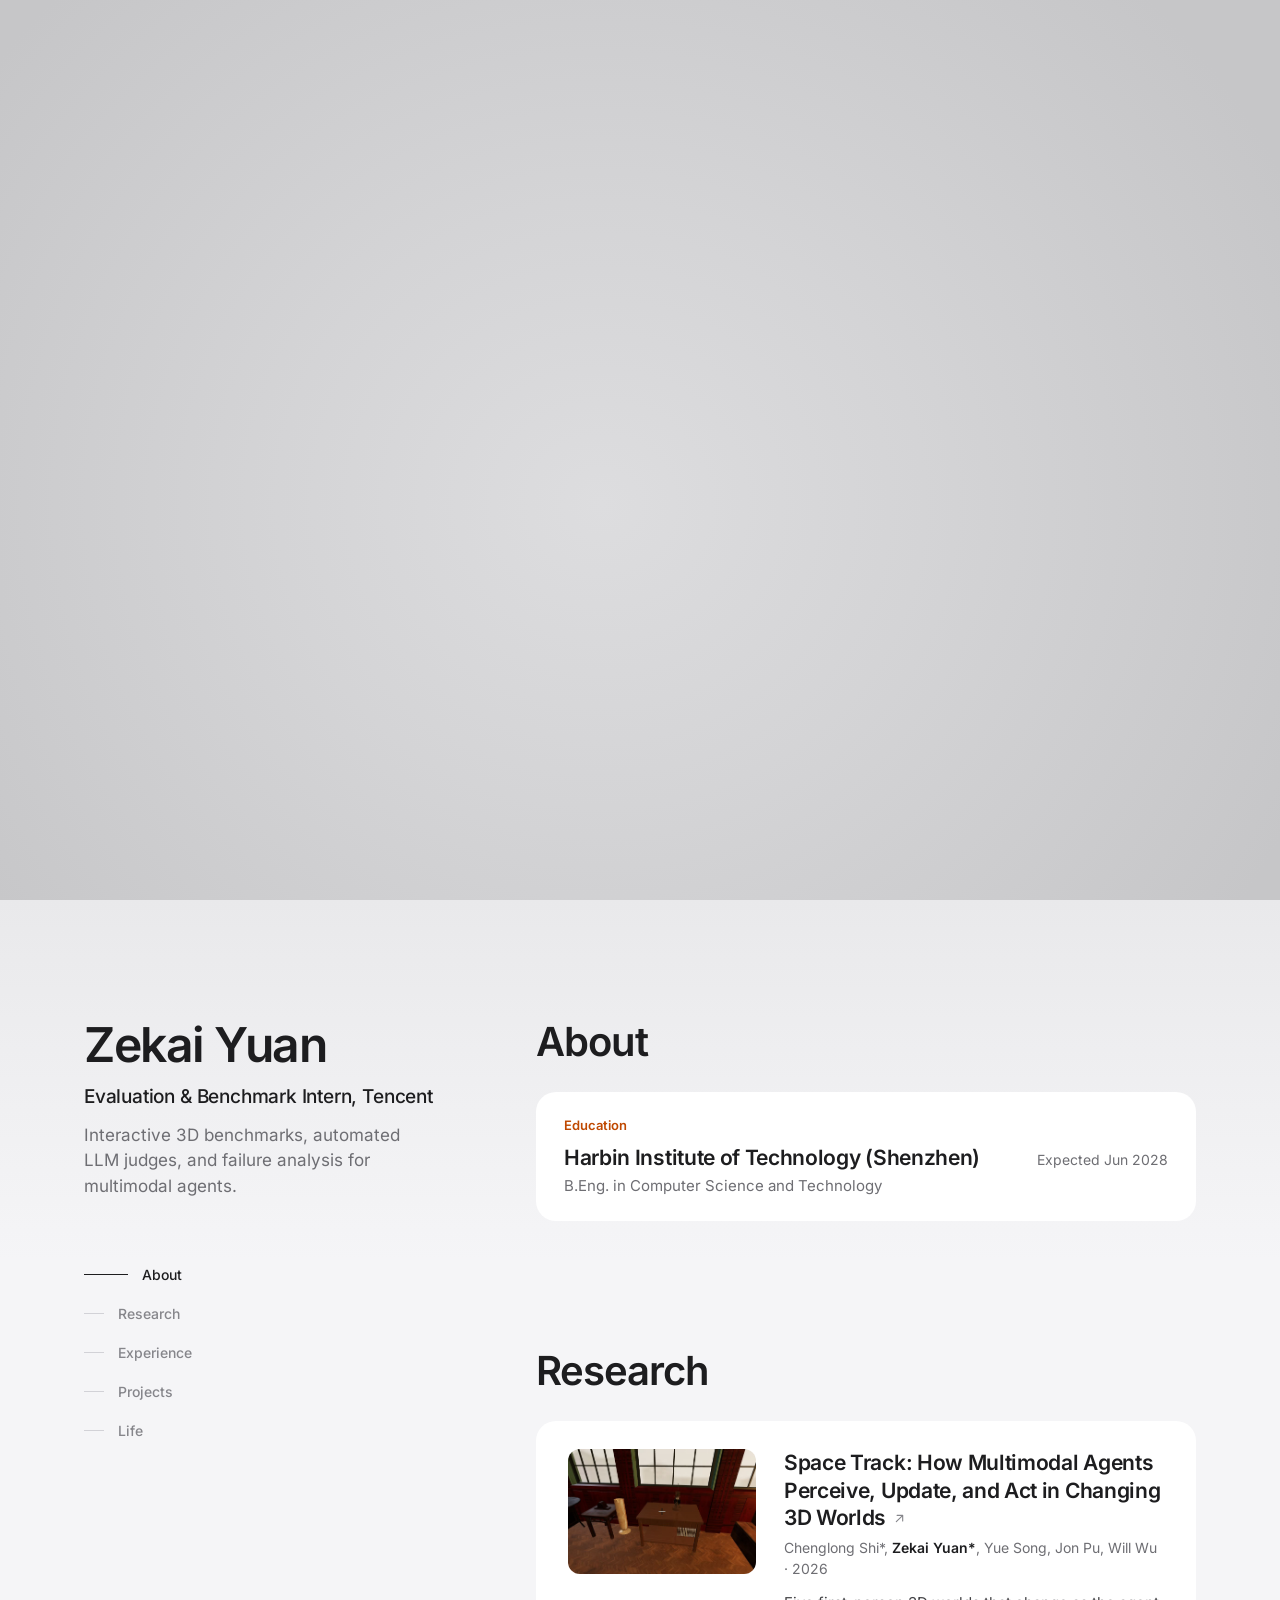
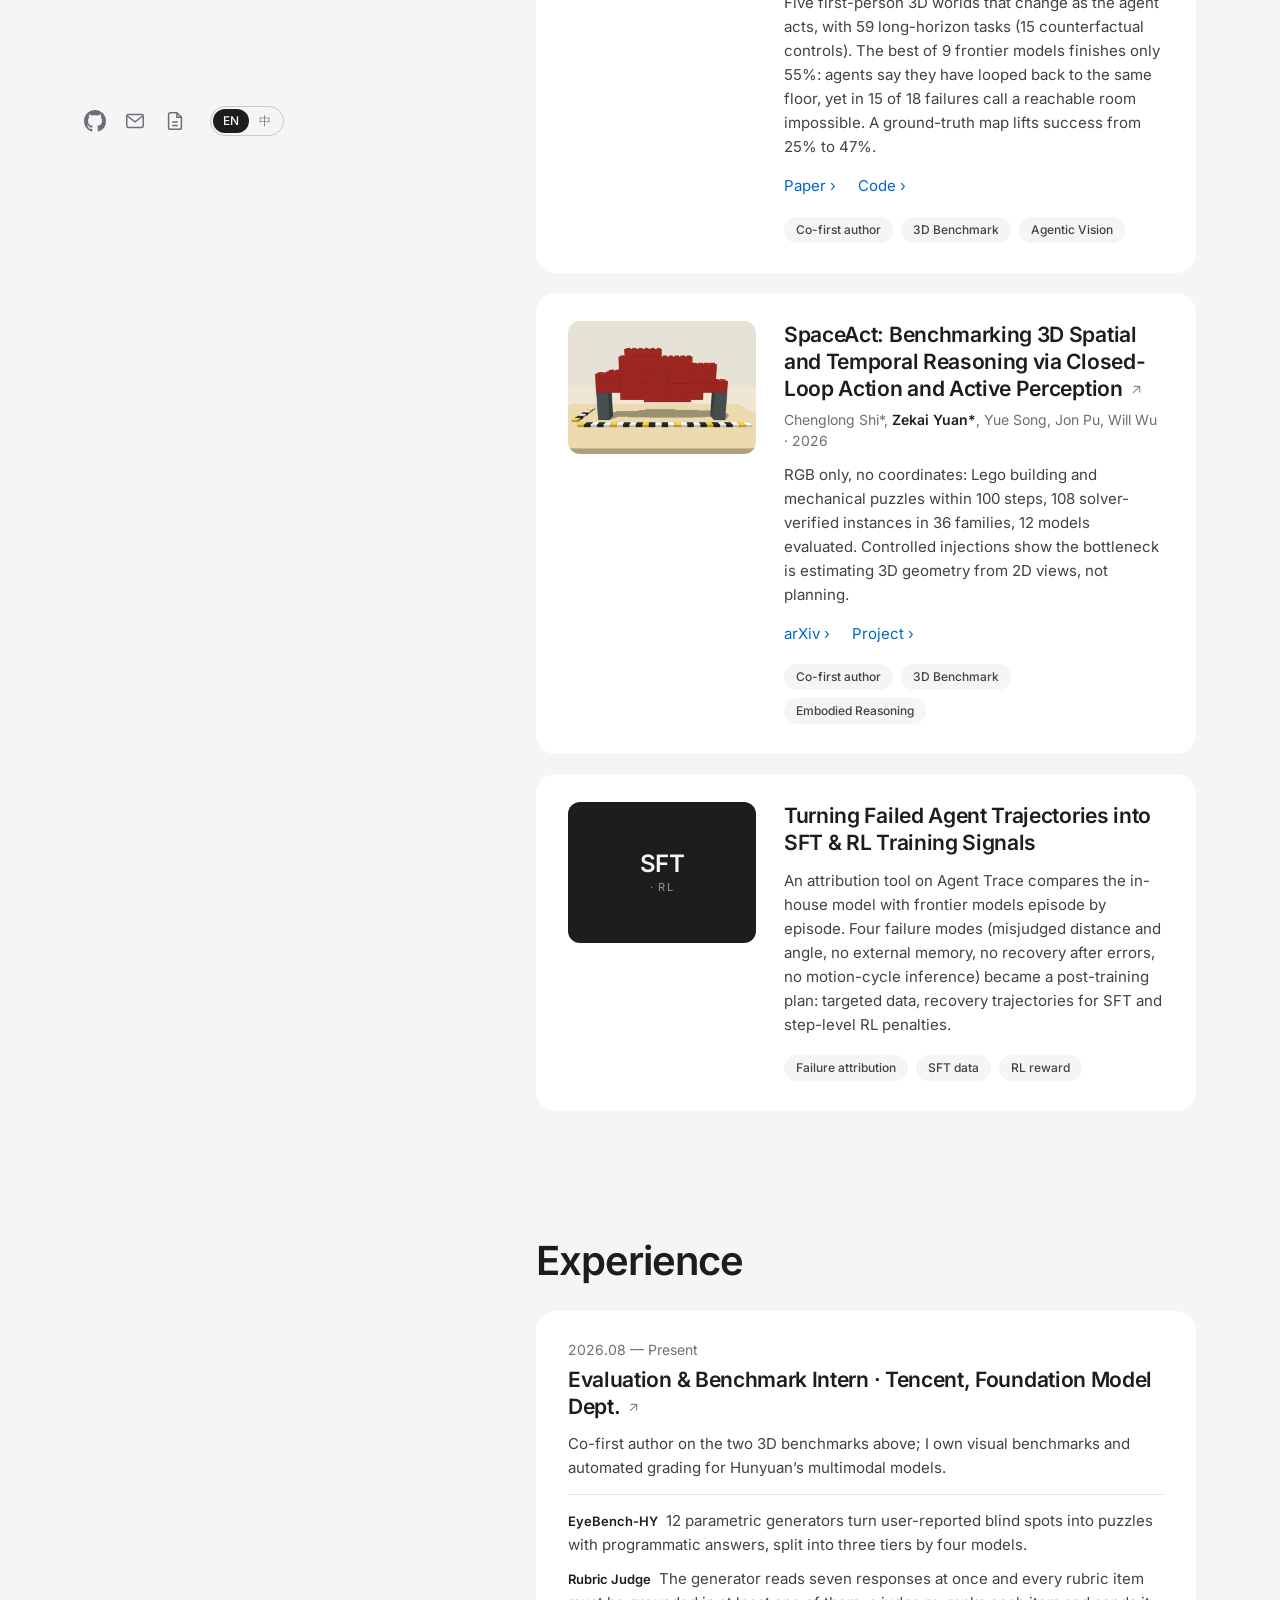
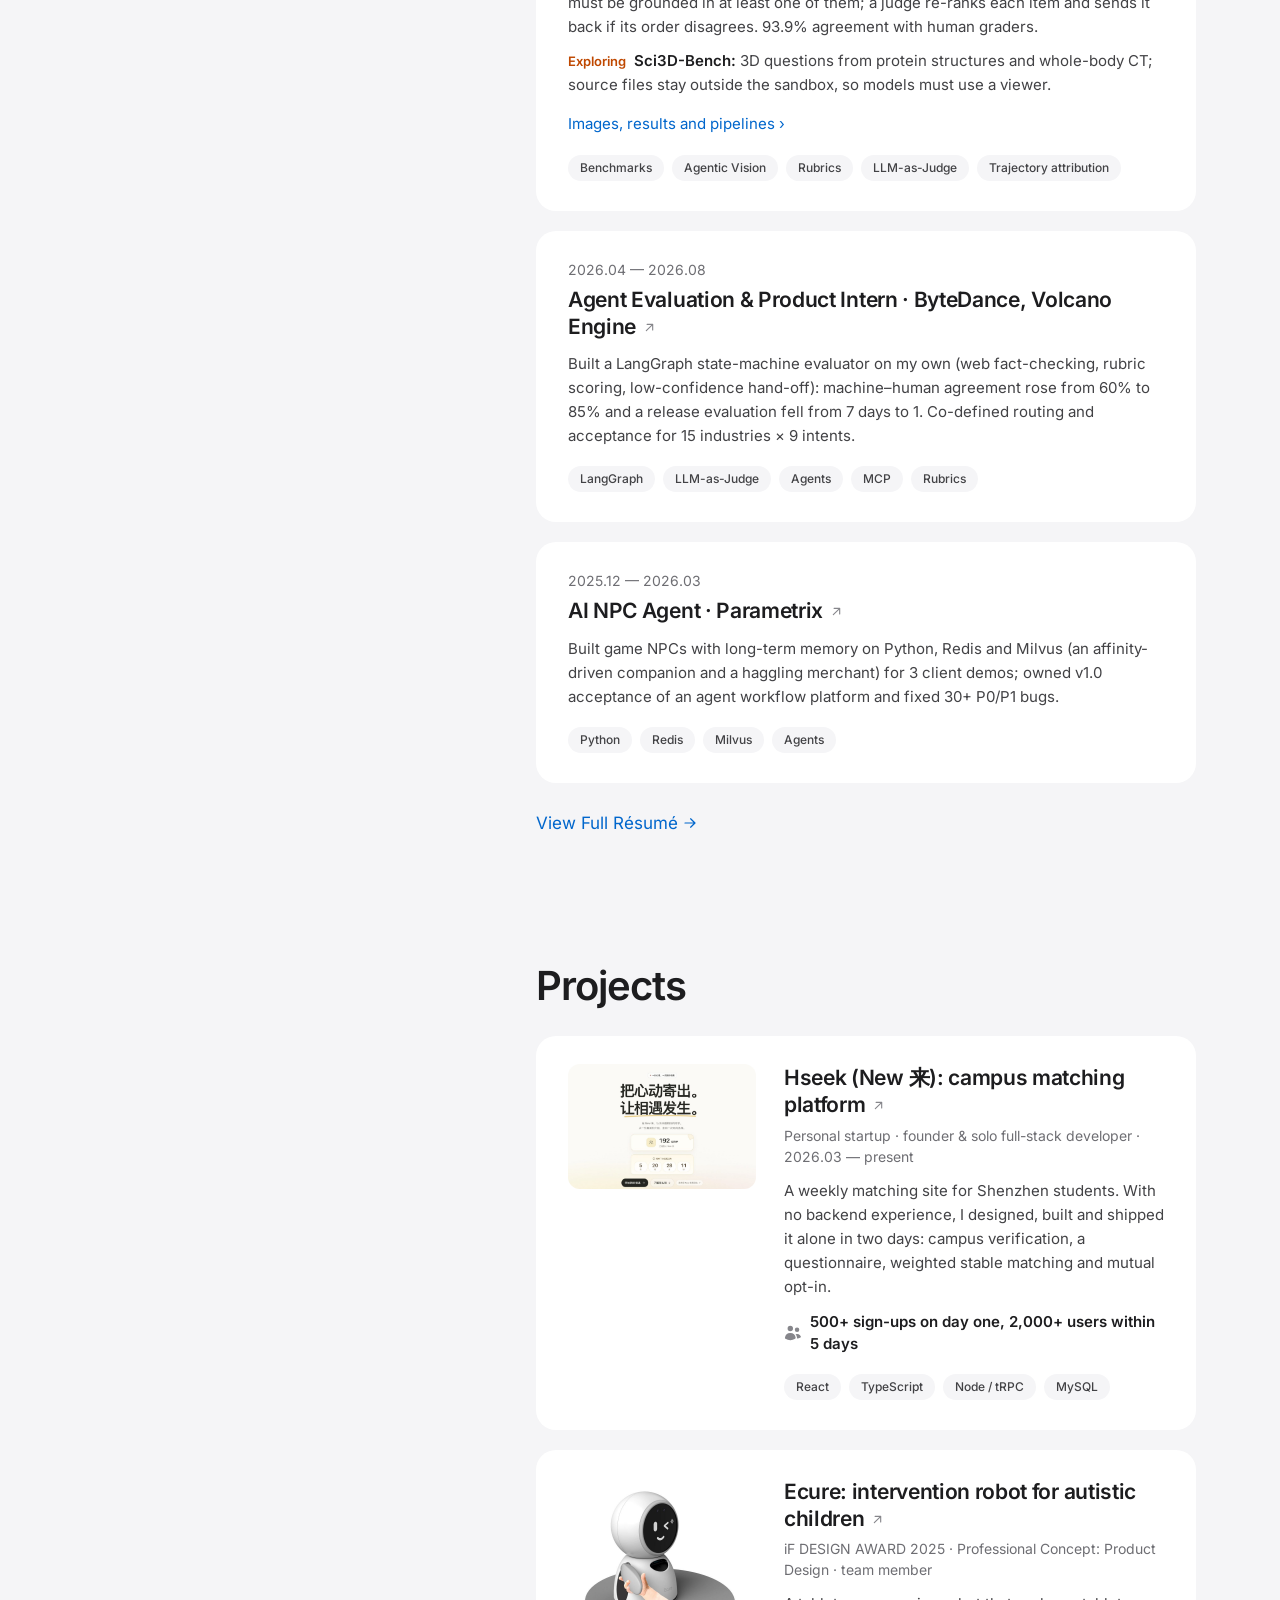
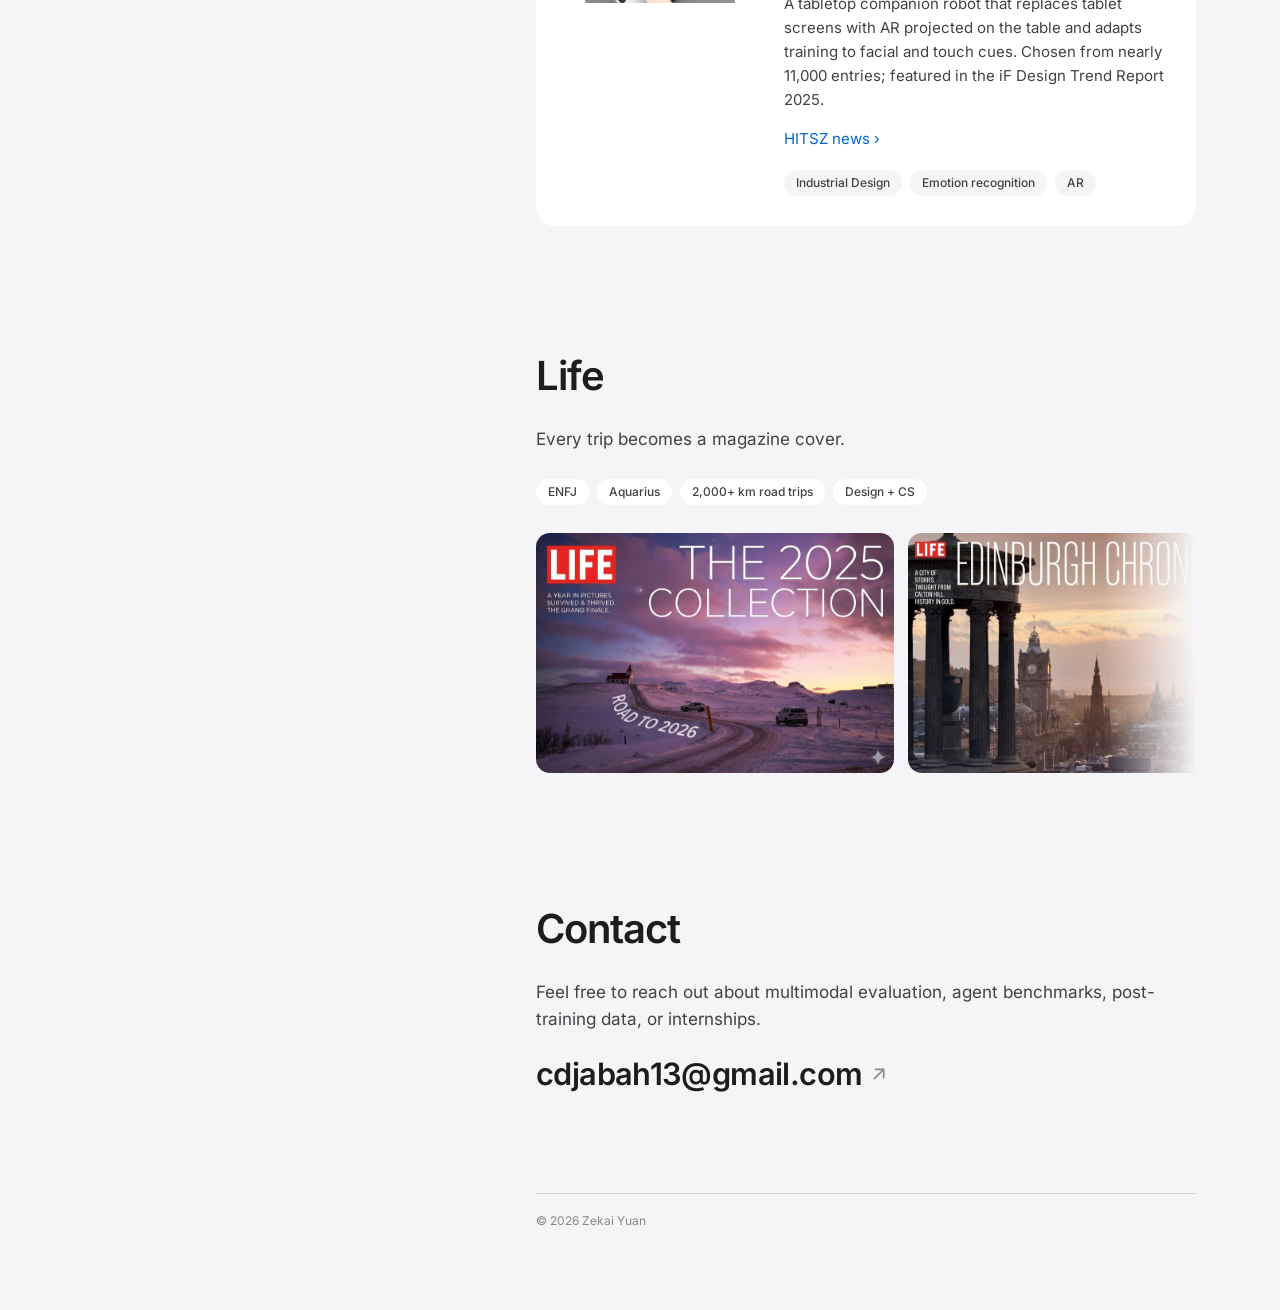
==== index.html @ 765fc5c7 "Name SpaceAct with arXiv link, highlight rubric grounding and re-rank checks, drop major-transfer me" ====
<!doctype html>
<html lang="en" data-lang="en">
<head>
<meta charset="utf-8">
<meta name="viewport" content="width=device-width, initial-scale=1, viewport-fit=cover">
<title>Zekai Yuan · 苑泽楷</title>
<meta name="description" content="Zekai Yuan (苑泽楷) studies computer science at Harbin Institute of Technology (Shenzhen) and works on multimodal agent evaluation at Tencent’s Foundation Model Dept.: interactive 3D benchmarks, automated LLM judges, and failure analysis for post-training.">
<meta property="og:title" content="Zekai Yuan · 苑泽楷">
<meta property="og:description" content="Multimodal agent evaluation, interactive 3D benchmarks, and automated judges. Tencent Foundation Model Dept. · HIT Shenzhen.">
<meta property="og:type" content="website">
<meta property="og:url" content="https://zk-yuan.github.io/">
<meta property="og:image" content="https://zk-yuan.github.io/images/v4/og.jpg">
<meta name="theme-color" content="#f5f5f7">
<link rel="preload" href="images/v4/portrait.jpg" as="image">
<link rel="stylesheet" href="assets/site.css">
<script>
(function () {
  var d = document.documentElement;
  d.className += ' js';
  try {
    var l = localStorage.getItem('lang');
    if (!l) l = (navigator.language || '').toLowerCase().indexOf('zh') === 0 ? 'zh' : 'en';
    d.setAttribute('data-lang', l);
    d.lang = l === 'zh' ? 'zh-CN' : 'en';
    if (sessionStorage.getItem('seen') || matchMedia('(prefers-reduced-motion: reduce)').matches) d.className += ' skip-loader';
  } catch (e) { d.className += ' skip-loader'; }
})();
</script>
</head>
<body>
<a class="skip" href="#content"><span class="en">Skip to content</span><span class="zh">跳到正文</span></a>

<div class="loader" aria-hidden="true">
  <p class="loader-word"><i></i><span><span class="en">Hello</span><span class="zh">你好</span></span></p>
  <div class="loader-curve"></div>
</div>

<!-- ============ HERO ============ -->
<header class="hero" id="top">
  <nav class="hero-nav" aria-label="Primary">
    <a class="hero-logo" href="#top" aria-label="Zekai Yuan, back to top"><span>©</span><span class="roll"><span>Zekai Yuan</span><span>苑泽楷</span></span></a>
    <div class="hero-links">
      <a href="#about"><span class="en">About</span><span class="zh">关于</span></a>
      <a href="#experience"><span class="en">Experience</span><span class="zh">经历</span></a>
      <a href="#projects"><span class="en">Projects</span><span class="zh">作品</span></a>
      <a href="#contact"><span class="en">Contact</span><span class="zh">联系</span></a>
      <span class="lang" role="group" aria-label="Language">
        <button type="button" data-lang-btn="en" aria-pressed="true">EN</button>
        <button type="button" data-lang-btn="zh" aria-pressed="false">中</button>
      </span>
      <a class="hero-cv" href="assets/zekai-yuan-cv.pdf" target="_blank" rel="noopener">CV ↗</a>
    </div>
  </nav>

  <div class="hero-figure"><img src="images/v4/portrait.jpg" width="853" height="1024" alt="Portrait of Zekai Yuan in a black sweater against a light grey background" fetchpriority="high"></div>

  <div class="hero-loc">
    <p><span class="en">Based<br>in Shenzhen,<br>China</span><span class="zh">坐标<br>中国 · 深圳</span></p>
    <span class="globe" aria-hidden="true">
      <svg viewBox="0 0 32 32" fill="none" stroke="currentColor" stroke-width="1.3"><circle cx="16" cy="16" r="13"/><path d="M3 16h26M5.2 9.5h21.6M5.2 22.5h21.6"/><ellipse class="mer" cx="16" cy="16" rx="13" ry="13"/><ellipse class="mer" cx="16" cy="16" rx="13" ry="13"/><ellipse class="mer" cx="16" cy="16" rx="13" ry="13"/></svg>
    </span>
  </div>

  <div class="hero-name" aria-hidden="true"><div class="hero-track"><span>Zekai Yuan — 苑泽楷 —&nbsp;</span><span>Zekai Yuan — 苑泽楷 —&nbsp;</span></div></div>
  <h1 class="sr-only">Zekai Yuan 苑泽楷</h1>
</header>

<!-- ============ RESUME ============ -->
<div class="page">
  <div class="wrap">

    <aside class="side">
      <div>
        <h2 class="side-name"><a href="#top"><span class="en">Zekai Yuan</span><span class="zh">苑泽楷</span></a></h2>
        <p class="side-role"><span class="en">Evaluation &amp; Benchmark Intern, Tencent</span><span class="zh">腾讯 · 基础模型部 · 评测 Benchmark 实习</span></p>
        <p class="side-tag"><span class="en">Interactive 3D benchmarks, automated LLM judges, and failure analysis for multimodal agents.</span><span class="zh">做多模态与智能体评测：交互式三维环境、自动判分链路与失败轨迹归因。</span></p>
        <nav class="side-nav" aria-label="In-page jump links">
          <ul>
            <li><a href="#about"><span class="ind"></span><span class="txt"><span class="en">About</span><span class="zh">关于</span></span></a></li>
            <li><a href="#research"><span class="ind"></span><span class="txt"><span class="en">Research</span><span class="zh">研究</span></span></a></li>
            <li><a href="#experience"><span class="ind"></span><span class="txt"><span class="en">Experience</span><span class="zh">经历</span></span></a></li>
            <li><a href="#projects"><span class="ind"></span><span class="txt"><span class="en">Projects</span><span class="zh">作品</span></span></a></li>
            <li><a href="#life"><span class="ind"></span><span class="txt"><span class="en">Life</span><span class="zh">生活</span></span></a></li>
          </ul>
        </nav>
      </div>
      <div class="side-foot">
        <ul class="socials" aria-label="Social media">
          <li><a href="https://github.com/ZK-Yuan" target="_blank" rel="noopener" aria-label="GitHub (opens in a new tab)" title="GitHub"><svg viewBox="0 0 16 16" fill="currentColor" aria-hidden="true"><path d="M8 0C3.58 0 0 3.58 0 8c0 3.54 2.29 6.53 5.47 7.59.4.07.55-.17.55-.38 0-.19-.01-.82-.01-1.49-2.01.37-2.53-.49-2.69-.94-.09-.23-.48-.94-.82-1.13-.28-.15-.68-.52-.01-.53.63-.01 1.08.58 1.23.82.72 1.21 1.87.87 2.33.66.07-.52.28-.87.51-1.07-1.78-.2-3.64-.89-3.64-3.95 0-.87.31-1.59.82-2.15-.08-.2-.36-1.02.08-2.12 0 0 .67-.21 2.2.82.64-.18 1.32-.27 2-.27.68 0 1.36.09 2 .27 1.53-1.04 2.2-.82 2.2-.82.44 1.1.16 1.92.08 2.12.51.56.82 1.27.82 2.15 0 3.07-1.87 3.75-3.65 3.95.29.25.54.73.54 1.48 0 1.07-.01 1.93-.01 2.2 0 .21.15.46.55.38A8.013 8.013 0 0016 8c0-4.42-3.58-8-8-8z"/></svg></a></li>
          <li><a href="mailto:cdjabah13@gmail.com" aria-label="Email" title="Email"><svg viewBox="0 0 24 24" fill="none" stroke="currentColor" stroke-width="1.6" aria-hidden="true"><rect x="3" y="5" width="18" height="14" rx="2"/><path d="m3.5 6.5 8.5 6.5 8.5-6.5"/></svg></a></li>
          <li><a href="assets/zekai-yuan-cv.pdf" target="_blank" rel="noopener" aria-label="Résumé (opens in a new tab)" title="CV"><svg viewBox="0 0 24 24" fill="none" stroke="currentColor" stroke-width="1.6" aria-hidden="true"><path d="M14 3H7a2 2 0 0 0-2 2v14a2 2 0 0 0 2 2h10a2 2 0 0 0 2-2V8z"/><path d="M14 3v5h5M9 13h6M9 17h6"/></svg></a></li>
        </ul>
        <span class="lang" role="group" aria-label="Language">
          <button type="button" data-lang-btn="en" aria-pressed="true">EN</button>
          <button type="button" data-lang-btn="zh" aria-pressed="false">中</button>
        </span>
      </div>
    </aside>

    <main class="content" id="content">

      <!-- About -->
      <section id="about" class="sec" aria-label="About me">
        <div class="sec-h"><h2><span class="en">About</span><span class="zh">关于</span></h2></div>
        <div class="edu">
          <p class="edu-label"><span class="en">Education</span><span class="zh">教育背景</span></p>
          <div class="edu-row">
            <div>
              <h3><span class="en">Harbin Institute of Technology (Shenzhen)</span><span class="zh">哈尔滨工业大学（深圳）</span></h3>
              <p><span class="en">B.Eng. in Computer Science and Technology</span><span class="zh">本科 · 计算机科学与技术</span></p>
            </div>
            <p class="edu-date"><span class="en">Expected Jun 2028</span><span class="zh">预计 2028.06 毕业</span></p>
          </div>
        </div>
      </section>

      <!-- Research -->
      <section id="research" class="sec" aria-label="Research">
        <div class="sec-h"><h2><span class="en">Research</span><span class="zh">研究</span></h2></div>
        <ul class="list">
          <li>
            <div class="card card-media">
              <div class="card-body">
                <h3><a href="https://zk-yuan.github.io/spacetrack/" target="_blank" rel="noopener">Space Track: How Multimodal Agents Perceive, Update, and Act in Changing 3D Worlds<svg class="arr" viewBox="0 0 20 20" fill="currentColor" aria-hidden="true"><path fill-rule="evenodd" d="M5.22 14.78a.75.75 0 001.06 0l7.22-7.22v5.69a.75.75 0 001.5 0v-7.5a.75.75 0 00-.75-.75h-7.5a.75.75 0 000 1.5h5.69l-7.22 7.22a.75.75 0 000 1.06z" clip-rule="evenodd"/></svg></a></h3>
                <p class="card-sub">Chenglong Shi*, <b>Zekai Yuan*</b>, Yue Song, Jon Pu, Will Wu · 2026</p>
                <p><span class="en">Five first-person 3D worlds that change as the agent acts, with 59 long-horizon tasks (15 counterfactual controls). The best of 9 frontier models finishes only 55%: agents say they have looped back to the same floor, yet in 15 of 18 failures call a reachable room impossible. A ground-truth map lifts success from 25% to 47%.</span><span class="zh">5 个随行动变化的第一人称三维世界、59 个长程任务（含 15 个反事实对照）。9 个前沿模型最强只完成 55%：模型能说出“绕回了原楼层”，却在 15/18 局失败里把可达目标判为不可达；给真值地图后成功率 25% → 47%。</span></p>
                <ul class="card-links" aria-label="Related links">
                  <li><a href="https://zk-yuan.github.io/spacetrack/paper.pdf" target="_blank" rel="noopener"><span class="en">Paper</span><span class="zh">论文</span></a></li>
                  <li><a href="https://github.com/ZK-Yuan/spacetrack" target="_blank" rel="noopener"><span class="en">Code</span><span class="zh">代码</span></a></li>
                </ul>
                <ul class="tags" aria-label="Topics"><li><span class="en">Co-first author</span><span class="zh">共同一作</span></li><li>3D Benchmark</li><li>Agentic Vision</li></ul>
              </div>
              <img class="thumb" loading="lazy" src="images/v3/spacetrack.jpg" width="200" height="125" alt="First-person view of the detective’s office world in Space Track">
            </div>
          </li>
          <li>
            <div class="card card-media">
              <div class="card-body">
                <h3><a href="https://arxiv.org/abs/2610.38405" target="_blank" rel="noopener">SpaceAct: Benchmarking 3D Spatial and Temporal Reasoning via Closed-Loop Action and Active Perception<svg class="arr" viewBox="0 0 20 20" fill="currentColor" aria-hidden="true"><path fill-rule="evenodd" d="M5.22 14.78a.75.75 0 001.06 0l7.22-7.22v5.69a.75.75 0 001.5 0v-7.5a.75.75 0 00-.75-.75h-7.5a.75.75 0 000 1.5h5.69l-7.22 7.22a.75.75 0 000 1.06z" clip-rule="evenodd"/></svg></a></h3>
                <p class="card-sub">Chenglong Shi*, <b>Zekai Yuan*</b>, Yue Song, Jon Pu, Will Wu · 2026</p>
                <p><span class="en">RGB only, no coordinates: Lego building and mechanical puzzles within 100 steps, 108 solver-verified instances in 36 families, 12 models evaluated. Controlled injections show the bottleneck is estimating 3D geometry from 2D views, not planning.</span><span class="zh">只给渲染画面、不给坐标，在最多 100 步内完成乐高搭建与机械解谜，共 36 题族 / 108 道求解器验证题，跑测 12 个模型。受控实验表明瓶颈不在规划，而在从二维画面估准三维几何。</span></p>
                <ul class="card-links" aria-label="Related links">
                  <li><a href="https://arxiv.org/abs/2610.38405" target="_blank" rel="noopener">arXiv</a></li>
                  <li><a href="https://zk-yuan.github.io/spaceact/" target="_blank" rel="noopener"><span class="en">Project</span><span class="zh">项目页</span></a></li>
                </ul>
                <ul class="tags" aria-label="Topics"><li><span class="en">Co-first author</span><span class="zh">共同一作</span></li><li>3D Benchmark</li><li>Embodied Reasoning</li></ul>
              </div>
              <img class="thumb" loading="lazy" src="images/v4/spaceact.jpg" width="200" height="133" alt="A red Lego arch being built in SpaceAct">
            </div>
          </li>
          <li>
            <div class="card card-media">
              <div class="card-body">
                <h3><span class="en">Turning Failed Agent Trajectories into SFT &amp; RL Training Signals</span><span class="zh">把智能体失败轨迹转成 SFT 与 RL 的训练改进项</span></h3>
                <p><span class="en">An attribution tool on Agent Trace compares the in-house model with frontier models episode by episode. Four failure modes (misjudged distance and angle, no external memory, no recovery after errors, no motion-cycle inference) became a post-training plan: targeted data, recovery trajectories for SFT and step-level RL penalties.</span><span class="zh">基于 Agent Trace 搭建轨迹归因工具，逐局对比自研模型与前沿模型，定位四类死因：距离 / 转角估不准、长程探索不记状态、报错后不排查、不会推算运动周期；据此给出补数据、SFT 纠错样本与 RL 步级惩罚的后训练方案。</span></p>
                <ul class="tags" aria-label="Topics"><li><span class="en">Failure attribution</span><span class="zh">失败归因</span></li><li><span class="en">SFT data</span><span class="zh">SFT 数据</span></li><li><span class="en">RL reward</span><span class="zh">RL 奖励</span></li></ul>
              </div>
              <div class="thumb thumb-tile" aria-hidden="true"><span>SFT<small>· RL</small></span></div>
            </div>
          </li>
        </ul>
      </section>

      <!-- Experience -->
      <section id="experience" class="sec" aria-label="Work experience">
        <div class="sec-h"><h2><span class="en">Experience</span><span class="zh">经历</span></h2></div>
        <ol class="list">
          <li>
            <div class="card">
              <p class="card-date">2026.08 — <span class="en">Present</span><span class="zh">至今</span></p>
              <div class="card-body">
                <h3><a href="tencent.html"><span class="en">Evaluation &amp; Benchmark Intern · Tencent, Foundation Model Dept.</span><span class="zh">评测 Benchmark 实习 · 腾讯 · 基础模型部</span><svg class="arr" viewBox="0 0 20 20" fill="currentColor" aria-hidden="true"><path fill-rule="evenodd" d="M5.22 14.78a.75.75 0 001.06 0l7.22-7.22v5.69a.75.75 0 001.5 0v-7.5a.75.75 0 00-.75-.75h-7.5a.75.75 0 000 1.5h5.69l-7.22 7.22a.75.75 0 000 1.06z" clip-rule="evenodd"/></svg></a></h3>
                <p><span class="en">Co-first author on the two 3D benchmarks above; I own visual benchmarks and automated grading for Hunyuan’s multimodal models.</span><span class="zh">两项三维空间基准共同一作；负责混元多模态模型的视觉出题与自动判分。</span></p>
                <ul class="explore">
                  <li><em class="lbl">EyeBench-HY</em><span class="en">12 parametric generators turn user-reported blind spots into puzzles with programmatic answers, split into three tiers by four models.</span><span class="zh">从社区翻车案例反推感知盲区，12 个参数化生成器自动出题、程序算真值，四个模型筛出三档难度。</span></li>
                  <li><em class="lbl">Rubric Judge</em><span class="en">The generator reads seven responses at once and every rubric item must be grounded in at least one of them; a judge re-ranks each item and sends it back if its order disagrees. 93.9% agreement with human graders.</span><span class="zh">生成模型同时看 7 份作答写 Rubric，每条须在至少一份作答中有依据；裁判逐条复核偏序，与生成方不一致即打回；机评-人评一致率 93.9%。</span></li>
                  <li><em><span class="en">Exploring</span><span class="zh">探索中</span></em><span class="en"><b>Sci3D-Bench:</b> 3D questions from protein structures and whole-body CT; source files stay outside the sandbox, so models must use a viewer.</span><span class="zh"><b>Sci3D-Bench：</b>蛋白结构与全身 CT 三维题，源文件锁在沙箱外，只能操作查看器作答。</span></li>
                </ul>
                <ul class="card-links" aria-label="Related links"><li><a href="tencent.html"><span class="en">Images, results and pipelines</span><span class="zh">查看图片、结果与链路结构</span></a></li></ul>
                <ul class="tags" aria-label="Technologies used"><li>Benchmarks</li><li>Agentic Vision</li><li>Rubrics</li><li>LLM-as-Judge</li><li><span class="en">Trajectory attribution</span><span class="zh">轨迹归因</span></li></ul>
              </div>
            </div>
          </li>
          <li>
            <div class="card">
              <p class="card-date">2026.04 — 2026.08</p>
              <div class="card-body">
                <h3><a href="bytedance-detail.html"><span class="en">Agent Evaluation &amp; Product Intern · ByteDance, Volcano Engine</span><span class="zh">Agent 评测/产品实习 · 字节跳动 · 火山引擎</span><svg class="arr" viewBox="0 0 20 20" fill="currentColor" aria-hidden="true"><path fill-rule="evenodd" d="M5.22 14.78a.75.75 0 001.06 0l7.22-7.22v5.69a.75.75 0 001.5 0v-7.5a.75.75 0 00-.75-.75h-7.5a.75.75 0 000 1.5h5.69l-7.22 7.22a.75.75 0 000 1.06z" clip-rule="evenodd"/></svg></a></h3>
                <p><span class="en">Built a LangGraph state-machine evaluator on my own (web fact-checking, rubric scoring, low-confidence hand-off): machine–human agreement rose from 60% to 85% and a release evaluation fell from 7 days to 1. Co-defined routing and acceptance for 15 industries × 9 intents.</span><span class="zh">基于 LangGraph 独立搭建状态机评测系统（联网核验事实、逐条按 Rubric 判分、低置信度转人工），线上机评-人评一致率 60% → 85%，版本评测 7 天 → 1 天；负责 15 行业 × 9 意图的路由定义与验收基准。</span></p>
                <ul class="tags" aria-label="Technologies used"><li>LangGraph</li><li>LLM-as-Judge</li><li>Agents</li><li>MCP</li><li>Rubrics</li></ul>
              </div>
            </div>
          </li>
          <li>
            <div class="card">
              <p class="card-date">2025.12 — 2026.03</p>
              <div class="card-body">
                <h3><a href="hyperparam-detail.html"><span class="en">AI NPC Agent · Parametrix</span><span class="zh">AI NPC Agent · 超参数科技</span><svg class="arr" viewBox="0 0 20 20" fill="currentColor" aria-hidden="true"><path fill-rule="evenodd" d="M5.22 14.78a.75.75 0 001.06 0l7.22-7.22v5.69a.75.75 0 001.5 0v-7.5a.75.75 0 00-.75-.75h-7.5a.75.75 0 000 1.5h5.69l-7.22 7.22a.75.75 0 000 1.06z" clip-rule="evenodd"/></svg></a></h3>
                <p><span class="en">Built game NPCs with long-term memory on Python, Redis and Milvus (an affinity-driven companion and a haggling merchant) for 3 client demos; owned v1.0 acceptance of an agent workflow platform and fixed 30+ P0/P1 bugs.</span><span class="zh">用 Python、Redis 与 Milvus 搭建带长期记忆的游戏 NPC（好感度陪伴、动态议价交易员），支撑 3 家客户演示；负责智能体编排平台 V1.0 上线验收，修复 30+ 项 P0/P1 缺陷。</span></p>
                <ul class="tags" aria-label="Technologies used"><li>Python</li><li>Redis</li><li>Milvus</li><li>Agents</li></ul>
              </div>
            </div>
          </li>
        </ol>
        <a class="more" href="assets/zekai-yuan-cv.pdf" target="_blank" rel="noopener"><span class="u"><span class="en">View Full Résumé</span><span class="zh">查看完整简历</span></span><svg viewBox="0 0 20 20" fill="currentColor" aria-hidden="true"><path fill-rule="evenodd" d="M3 10a.75.75 0 01.75-.75h10.638L10.23 5.29a.75.75 0 111.04-1.08l5.5 5.25a.75.75 0 010 1.08l-5.5 5.25a.75.75 0 11-1.04-1.08l4.158-3.96H3.75A.75.75 0 013 10z" clip-rule="evenodd"/></svg></a>
      </section>

      <!-- Projects -->
      <section id="projects" class="sec" aria-label="Selected projects">
        <div class="sec-h"><h2><span class="en">Projects</span><span class="zh">作品</span></h2></div>
        <ul class="list">
          <li>
            <div class="card card-media">
              <div class="card-body">
                <h3><a href="https://hseek.cn" target="_blank" rel="noopener"><span class="en">Hseek (New 来): campus matching platform</span><span class="zh">哈机觅 Hseek（New 来）：校园匹配平台</span><svg class="arr" viewBox="0 0 20 20" fill="currentColor" aria-hidden="true"><path fill-rule="evenodd" d="M5.22 14.78a.75.75 0 001.06 0l7.22-7.22v5.69a.75.75 0 001.5 0v-7.5a.75.75 0 00-.75-.75h-7.5a.75.75 0 000 1.5h5.69l-7.22 7.22a.75.75 0 000 1.06z" clip-rule="evenodd"/></svg></a></h3>
                <p class="card-sub"><span class="en">Personal startup · founder &amp; solo full-stack developer · 2026.03 — present</span><span class="zh">个人创业项目 · 创始人 / 独立全栈开发 · 2026.03 至今</span></p>
                <p><span class="en">A weekly matching site for Shenzhen students. With no backend experience, I designed, built and shipped it alone in two days: campus verification, a questionnaire, weighted stable matching and mutual opt-in.</span><span class="zh">面向深圳高校的按周匹配网站。零后端基础，2 天独立完成设计、开发与上线：校园认证、偏好问卷、加权稳定匹配与双向确认。</span></p>
                <p class="stat"><svg viewBox="0 0 20 20" fill="currentColor" aria-hidden="true"><path d="M7 8a3 3 0 100-6 3 3 0 000 6zM14.5 9a2.5 2.5 0 100-5 2.5 2.5 0 000 5zM1.615 16.428a1.224 1.224 0 01-.569-1.175 6.002 6.002 0 0111.908 0c.058.467-.172.92-.57 1.174A9.953 9.953 0 017 18a9.953 9.953 0 01-5.385-1.572zM14.5 16h-.106c.07-.297.088-.611.048-.933a7.47 7.47 0 00-1.588-3.755 4.502 4.502 0 015.874 2.636.818.818 0 01-.36.98A7.465 7.465 0 0114.5 16z"/></svg><span class="en">500+ sign-ups on day one, 2,000+ users within 5 days</span><span class="zh">上线首日注册 500+，5 天覆盖 2,000+ 用户</span></p>
                <ul class="tags" aria-label="Technologies used"><li>React</li><li>TypeScript</li><li>Node / tRPC</li><li>MySQL</li></ul>
              </div>
              <img class="thumb" loading="lazy" src="images/v3/hseek.jpg" width="200" height="125" alt="Hseek landing page">
            </div>
          </li>
          <li>
            <div class="card card-media">
              <div class="card-body">
                <h3><a href="https://ifdesign.com/en/winner-ranking/project/ecure/706776" target="_blank" rel="noopener"><span class="en">Ecure: intervention robot for autistic children</span><span class="zh">Ecure 孤独症儿童智能干预机器人</span><svg class="arr" viewBox="0 0 20 20" fill="currentColor" aria-hidden="true"><path fill-rule="evenodd" d="M5.22 14.78a.75.75 0 001.06 0l7.22-7.22v5.69a.75.75 0 001.5 0v-7.5a.75.75 0 00-.75-.75h-7.5a.75.75 0 000 1.5h5.69l-7.22 7.22a.75.75 0 000 1.06z" clip-rule="evenodd"/></svg></a></h3>
                <p class="card-sub"><span class="en">iF DESIGN AWARD 2025 · Professional Concept: Product Design · team member</span><span class="zh">iF DESIGN AWARD 2025（专业概念：产品设计）· 团队成员</span></p>
                <p><span class="en">A tabletop companion robot that replaces tablet screens with AR projected on the table and adapts training to facial and touch cues. Chosen from nearly 11,000 entries; featured in the iF Design Trend Report 2025.</span><span class="zh">用桌面 AR 投影代替平板屏幕的孤独症儿童伴学机器人，按表情与触觉反馈调整训练强度；从近 11,000 件作品中获奖，入选 iF 2025 设计趋势报告。</span></p>
                <ul class="card-links" aria-label="Related links">
                  <li><a href="https://www.hitsz.edu.cn/news/2025/0305/c10a14546/page.htm" target="_blank" rel="noopener"><span class="en">HITSZ news</span><span class="zh">学校报道</span></a></li>
                </ul>
                <ul class="tags" aria-label="Fields"><li><span class="en">Industrial Design</span><span class="zh">工业设计</span></li><li><span class="en">Emotion recognition</span><span class="zh">情绪识别</span></li><li>AR</li></ul>
              </div>
              <img class="thumb" loading="lazy" src="images/v4/ecure.jpg" width="200" height="125" alt="Ecure robot, white with a round screen face, touched by a hand">
            </div>
          </li>
        </ul>
      </section>

      <!-- Life -->
      <section id="life" class="sec" aria-label="Life">
        <div class="sec-h"><h2><span class="en">Life</span><span class="zh">生活</span></h2></div>
        <p><span class="en">Every trip becomes a magazine cover.</span><span class="zh">每段旅程，都会自己排版做一期杂志封面。</span></p>
        <ul class="tags" aria-label="About me"><li>ENFJ</li><li><span class="en">Aquarius</span><span class="zh">水瓶座</span></li><li><span class="en">2,000+ km road trips</span><span class="zh">自驾 2000 公里+</span></li><li><span class="en">Design + CS</span><span class="zh">设计 + 计算机</span></li></ul>
        <div class="covers" tabindex="0" aria-label="Travel magazine covers">
          <img loading="lazy" src="images/v3/cover-6029.jpg" alt="The 2025 Collection, Iceland">
          <img loading="lazy" src="images/v3/cover-6030.jpg" alt="Edinburgh Chronicles">
          <img loading="lazy" src="images/v3/cover-6031.jpg" alt="White Cliffs of Dover">
          <img loading="lazy" src="images/v3/cover-6032.jpg" alt="Icelandic Road Trip">
          <img loading="lazy" src="images/v3/cover-6036.jpg" alt="Silent Horizons, Iceland">
          <img loading="lazy" src="images/v3/cover-6037.jpg" alt="Twilight Shores, Shenzhen">
          <img loading="lazy" src="images/v3/cover-6039.jpg" alt="Horizon’s Glow, Shenzhen">
          <img loading="lazy" src="images/v3/cover-6044.jpg" alt="Under the Lights, Guangzhou">
          <img loading="lazy" src="images/v3/cover-6045.jpg" alt="Shenzhen Nights">
        </div>
      </section>

      <!-- Contact -->
      <section id="contact" class="sec sec-last" aria-label="Contact">
        <div class="sec-h"><h2><span class="en">Contact</span><span class="zh">联系</span></h2></div>
        <p class="contact-lead"><span class="en">Feel free to reach out about multimodal evaluation, agent benchmarks, post-training data, or internships.</span><span class="zh">欢迎交流多模态评测、智能体基准、后训练数据，或实习与合作机会。</span></p>
        <a class="mail" href="mailto:cdjabah13@gmail.com">cdjabah13@gmail.com<svg viewBox="0 0 20 20" fill="currentColor" aria-hidden="true"><path fill-rule="evenodd" d="M5.22 14.78a.75.75 0 001.06 0l7.22-7.22v5.69a.75.75 0 001.5 0v-7.5a.75.75 0 00-.75-.75h-7.5a.75.75 0 000 1.5h5.69l-7.22 7.22a.75.75 0 000 1.06z" clip-rule="evenodd"/></svg></a>
      </section>

      <footer class="credit">
        <p>© 2026 Zekai Yuan</p>
      </footer>
    </main>
  </div>
</div>

<script src="assets/site.js" defer></script>
</body>
</html>
---- assets/site.css ----
@font-face { font-family: "Inter"; src: url("fonts/inter-wght.woff2") format("woff2"); font-weight: 100 900; font-display: swap; }

:root {
  --ink: #1d1d1f;
  --ink-2: #424245;
  --ink-3: #6e6e73;
  --ink-4: #86868b;
  --line: #d2d2d7;
  --bg: #f5f5f7;
  --card: #ffffff;
  --blue: #0066cc;
  --orange: #bf4800;
  --sans: -apple-system, BlinkMacSystemFont, "SF Pro Text", "SF Pro Display", "Inter", "PingFang SC", "Hiragino Sans GB", "Noto Sans SC", "Microsoft YaHei", sans-serif;
  --ease: cubic-bezier(0.76, 0, 0.24, 1);
  --out: cubic-bezier(0.19, 1, 0.22, 1);
}

[data-lang="en"] .zh, [data-lang="zh"] .en { display: none !important; }

*, *::before, *::after { box-sizing: border-box; }
html { background: var(--bg); scroll-behavior: smooth; -webkit-text-size-adjust: 100%; }
body { margin: 0; font: 400 17px/1.5 var(--sans); color: var(--ink); -webkit-font-smoothing: antialiased; -moz-osx-font-smoothing: grayscale; overflow-x: hidden; }
[data-lang="zh"] body { line-height: 1.7; }
::selection { background: rgba(0, 113, 227, 0.2); }
a { color: inherit; text-decoration: none; }
button { font: inherit; color: inherit; }
img { display: block; max-width: 100%; }
.sr-only { position: absolute; width: 1px; height: 1px; padding: 0; margin: -1px; overflow: hidden; clip: rect(0 0 0 0); white-space: nowrap; border: 0; }
.skip { position: absolute; left: -999px; top: 12px; z-index: 400; padding: 10px 16px; border-radius: 999px; background: var(--ink); color: #fff; font-size: 14px; }
.skip:focus { left: 12px; }
:focus-visible { outline: 2px solid #0071e3; outline-offset: 3px; border-radius: 6px; }

/* ---------- loader ---------- */
.loader { display: none; }
.js .loader { position: fixed; inset: 0; z-index: 300; display: flex; align-items: center; justify-content: center; background: #141517; color: #fff; transition: transform 0.9s var(--ease); animation: loader-bail 0.01s 6s forwards; }
.js.skip-loader .loader { display: none; }
.loader.done { transform: translateY(-100%); }
.loader-word { margin: 0; display: flex; align-items: center; gap: 0.45em; font-size: clamp(38px, 5vw, 64px); font-weight: 400; letter-spacing: -0.02em; line-height: 1; opacity: 0; animation: fade-in 0.6s 0.15s forwards; }
.loader-word i { width: 0.2em; height: 0.2em; border-radius: 50%; background: currentColor; }
.loader-curve { position: absolute; left: -10%; width: 120%; top: calc(100% - 1px); height: 16vh; background: #141517; border-radius: 0 0 50% 50%; transition: height 0.9s var(--ease); }
.loader.done .loader-curve { height: 0; }
@keyframes fade-in { to { opacity: 1; } }
@keyframes loader-bail { to { visibility: hidden; } }

/* ---------- hero ---------- */
.hero { position: relative; height: 100vh; height: 100svh; min-height: 560px; overflow: hidden; isolation: isolate; color: var(--ink); background: radial-gradient(ellipse 60% 80% at 47% 56%, #dddddf 0%, #d4d4d6 42%, #c6c6c8 100%); }
.hero-nav { position: absolute; z-index: 5; top: 0; left: 0; right: 0; display: flex; justify-content: space-between; align-items: center; padding: 26px clamp(20px, 2.6vw, 40px); font-size: 15px; }
.hero-logo { display: inline-flex; gap: 0.35em; line-height: 1.4; }
.roll { display: inline-grid; overflow: hidden; height: 1.4em; }
.roll > span { grid-area: 1 / 1; transition: transform 0.65s var(--out); }
.roll > span + span { transform: translateY(105%); }
.hero-logo:hover .roll > span:first-child { transform: translateY(-105%); }
.hero-logo:hover .roll > span + span { transform: none; }
.hero-links { display: flex; align-items: center; gap: clamp(18px, 2.4vw, 36px); }
.hero-links > a { position: relative; }
.hero-links > a:not(.hero-cv)::after { content: ""; position: absolute; left: 50%; bottom: -12px; width: 5px; height: 5px; margin-left: -2.5px; border-radius: 50%; background: currentColor; transform: scale(0); transition: transform 0.35s var(--out); }
.hero-links > a:hover::after { transform: scale(1); }
.hero-cv { padding: 8px 16px; border-radius: 999px; background: var(--ink); color: #fff; transition: background 0.3s; }
.hero-cv:hover { background: #000; }

.lang { display: inline-flex; padding: 2px; border-radius: 999px; border: 1px solid rgba(29, 29, 31, 0.2); }
.lang button { border: 0; background: none; cursor: pointer; padding: 3px 10px; border-radius: 999px; font-size: 12px; font-weight: 500; color: rgba(29, 29, 31, 0.55); transition: color 0.2s, background 0.2s; }
.lang button:hover { color: var(--ink); }
.lang button[aria-pressed="true"] { background: var(--ink); color: #fff; }

.hero-figure { position: absolute; z-index: 1; bottom: 0; left: 50%; height: 93%; aspect-ratio: 853 / 1024; transform: translateX(-50%); }
.hero-figure img { width: 100%; height: 100%; object-fit: cover; -webkit-mask-image: linear-gradient(to right, transparent 0, #000 17%, #000 83%, transparent 100%), linear-gradient(to bottom, transparent 0, #000 7%); -webkit-mask-composite: source-in; mask-image: linear-gradient(to right, transparent 0, #000 17%, #000 83%, transparent 100%), linear-gradient(to bottom, transparent 0, #000 7%); mask-composite: intersect; }

.hero-loc { position: absolute; z-index: 3; left: 0; top: 50%; display: flex; align-items: center; gap: 26px; padding: 14px 14px 14px 30px; border-radius: 0 999px 999px 0; background: var(--ink); color: #fff; font-size: 14.5px; line-height: 1.35; transform: translateY(-50%); }
.hero-loc p { margin: 0; }
.globe { display: grid; place-items: center; width: 62px; height: 62px; border-radius: 50%; background: #9c9ea1; color: #fff; }
.globe svg { width: 32px; height: 32px; }
.mer { transform-box: fill-box; transform-origin: center; animation: meridian 4.5s linear infinite; }
.mer:nth-of-type(2) { animation-delay: -1.5s; }
.mer:nth-of-type(3) { animation-delay: -3s; }
@keyframes meridian { from { transform: scaleX(1); } to { transform: scaleX(-1); } }

.hero-name { position: absolute; z-index: 2; left: 0; right: 0; bottom: 2.5vh; color: #fff; mix-blend-mode: difference; pointer-events: none; }
.hero-track { display: flex; width: max-content; will-change: transform; }
.hero-track span { flex: none; white-space: nowrap; font-size: clamp(92px, 14.5vw, 270px); font-weight: 400; line-height: 1.12; letter-spacing: -0.035em; }

/* entrance */
.js .hero-figure { opacity: 0; transform: translate(-50%, 5%) scale(1.03); transition: opacity 1.2s var(--out), transform 1.8s var(--out); }
.js .hero-name { opacity: 0; transform: translateY(35%); transition: opacity 1.2s var(--out) 0.15s, transform 1.6s var(--out) 0.15s; }
.js .hero-nav, .js .hero-loc { opacity: 0; transition: opacity 1s var(--out) 0.45s; }
.js .hero.in .hero-figure { opacity: 1; transform: translate(-50%, 0); }
.js .hero.in .hero-name, .js .hero.in .hero-nav, .js .hero.in .hero-loc { opacity: 1; }
.js .hero.in .hero-name { transform: none; }

/* ---------- résumé ---------- */
.page { position: relative; background: linear-gradient(to bottom, #e9e9eb 0, var(--bg) 360px); }
.wrap { max-width: 1240px; margin: 0 auto; padding: 0 64px; display: flex; justify-content: space-between; gap: 56px; }

.side { position: sticky; top: 0; align-self: flex-start; width: 36%; height: 100vh; max-height: 100vh; padding: 120px 0 64px; display: flex; flex-direction: column; justify-content: space-between; }
.side-name { margin: 0; font-size: 48px; font-weight: 600; line-height: 1.05; letter-spacing: -0.03em; color: var(--ink); }
[data-lang="zh"] .side-name { letter-spacing: 0.02em; }
.side-role { margin: 14px 0 0; font-size: 19px; font-weight: 500; line-height: 1.4; letter-spacing: -0.01em; color: var(--ink); }
[data-lang="zh"] .side-role { font-size: 18px; letter-spacing: 0; }
.side-tag { margin: 12px 0 0; max-width: 22rem; font-size: 17px; line-height: 1.5; color: var(--ink-3); }
[data-lang="zh"] .side-tag { line-height: 1.7; }
.side-nav { margin-top: 56px; }
.side-nav ul { list-style: none; margin: 0; padding: 0; width: max-content; }
.side-nav a { display: flex; align-items: center; padding: 9px 0; }
.ind { width: 20px; height: 1px; margin-right: 14px; background: var(--line); transition: width 0.4s var(--out), background 0.3s; }
.txt { font-size: 14px; font-weight: 500; color: var(--ink-4); transition: color 0.3s; }
[data-lang="zh"] .txt { letter-spacing: 0.06em; }
.side-nav a:hover .ind, .side-nav a:focus-visible .ind, .side-nav a.active .ind { width: 44px; background: var(--ink); }
.side-nav a:hover .txt, .side-nav a:focus-visible .txt, .side-nav a.active .txt { color: var(--ink); }
.side-foot { display: flex; align-items: center; gap: 24px; margin-top: 32px; }
.socials { display: flex; align-items: center; gap: 18px; list-style: none; margin: 0; padding: 0; }
.socials a { display: block; color: var(--ink-3); transition: color 0.2s; }
.socials a:hover { color: var(--ink); }
.socials svg { display: block; width: 22px; height: 22px; }

.content { width: 60%; padding: 120px 0 80px; }
.sec { margin-bottom: 128px; scroll-margin-top: 48px; }
.sec-last { margin-bottom: 96px; }
.sec-h h2 { margin: 0 0 28px; font-size: 40px; font-weight: 600; line-height: 1.1; letter-spacing: -0.025em; color: var(--ink); }
[data-lang="zh"] .sec-h h2 { letter-spacing: 0.01em; }
.sec > p { margin: 0 0 18px; font-size: 17px; line-height: 1.6; color: var(--ink-2); }
[data-lang="zh"] .sec > p { line-height: 1.85; }
.sec b { font-weight: 600; color: var(--ink); }
a.hl { color: var(--blue); }
a.hl:hover { text-decoration: underline; }

.edu { margin: 0 0 32px; padding: 24px 28px; border-radius: 20px; background: var(--card); }
.edu-label { margin: 0 0 8px; font-size: 13px; font-weight: 600; color: var(--orange); }
.edu-row { display: flex; justify-content: space-between; align-items: baseline; gap: 6px 24px; flex-wrap: wrap; }
.edu h3 { margin: 0; font-size: 21px; font-weight: 600; line-height: 1.3; letter-spacing: -0.015em; }
.edu-row p { margin: 4px 0 0; font-size: 15px; line-height: 1.5; color: var(--ink-3); }
.edu-row .edu-date { margin: 0; font-size: 14px; color: var(--ink-3); white-space: nowrap; }

/* cards */
.list { list-style: none; margin: 0; padding: 0; }
.list > li { margin-bottom: 20px; }
.list > li:last-child { margin-bottom: 0; }
.card { position: relative; padding: 28px 32px 30px; border-radius: 20px; background: var(--card); transition: transform 0.5s var(--out), box-shadow 0.5s var(--out); }
.card:hover { transform: translateY(-3px); box-shadow: 0 20px 40px -18px rgba(0, 0, 0, 0.18); }
.card-date { margin: 0 0 6px; font-size: 14px; color: var(--ink-3); }
.card h3 { margin: 0; font-size: 21px; font-weight: 600; line-height: 1.3; letter-spacing: -0.015em; color: var(--ink); }
[data-lang="zh"] .card h3 { letter-spacing: 0; }
.card h3 a::before { content: ""; position: absolute; inset: 0; border-radius: 20px; }
.arr { display: inline-block; width: 15px; height: 15px; margin-left: 6px; vertical-align: -1px; color: var(--ink-4); transition: transform 0.35s var(--out), color 0.2s; }
.card:hover .arr { transform: translate(3px, -3px); color: var(--blue); }
.card-sub { margin: 6px 0 0; font-size: 14px; color: var(--ink-3); }
.card-sub b { font-weight: 600; color: var(--ink); }
.card-body > p:not(.card-sub):not(.stat) { margin: 12px 0 0; font-size: 15px; line-height: 1.6; color: var(--ink-2); }
[data-lang="zh"] .card-body > p:not(.card-sub):not(.stat) { line-height: 1.85; }
.card-links { display: flex; flex-wrap: wrap; gap: 4px 22px; list-style: none; margin: 14px 0 0; padding: 0; }
.card-links a { position: relative; z-index: 2; font-size: 15px; color: var(--blue); }
.card-links a::after { content: " ›"; }
.card-links a:hover { text-decoration: underline; }
.card-links svg { display: none; }
.stat { display: flex; align-items: center; gap: 8px; margin: 12px 0 0; font-size: 15px; font-weight: 600; color: var(--ink); }
.stat svg { width: 18px; height: 18px; flex: none; color: var(--ink-4); }
.tags { display: flex; flex-wrap: wrap; list-style: none; margin: 10px 0 0; padding: 0; }
.tags li { margin: 8px 8px 0 0; padding: 4px 12px; border-radius: 999px; background: var(--bg); color: var(--ink-2); font-size: 12px; font-weight: 500; line-height: 18px; }
.sec > .tags li { background: var(--card); }

.explore { list-style: none; margin: 14px 0 0; padding: 14px 0 0; border-top: 1px solid #e8e8ed; }
.explore li { margin-top: 10px; font-size: 15px; line-height: 1.6; color: var(--ink-2); }
.explore li:first-child { margin-top: 0; }
[data-lang="zh"] .explore li { line-height: 1.85; }
.explore em { margin-right: 8px; font-style: normal; font-size: 13px; font-weight: 600; color: var(--orange); }
.explore em.lbl { color: var(--ink); }
.card code { padding: 1px 6px; border-radius: 5px; background: var(--bg); color: var(--ink); font-family: ui-monospace, SFMono-Regular, Menlo, monospace; font-size: 0.9em; }

.card-media { display: grid; grid-template-columns: 188px minmax(0, 1fr); gap: 28px; align-items: start; }
.card-media .card-body { order: 2; min-width: 0; }
.thumb { order: 1; width: 100%; aspect-ratio: 4 / 3; object-fit: cover; border-radius: 12px; pointer-events: none; transition: transform 0.6s var(--out); }
.card:hover .thumb { transform: scale(1.02); }
.thumb-tile { display: grid; place-items: center; background: var(--ink); color: #f5f5f7; }
.thumb-tile span { font-size: 24px; font-weight: 600; line-height: 1; letter-spacing: -0.02em; text-align: center; }
.thumb-tile small { display: block; margin-top: 6px; font-size: 11px; font-weight: 500; letter-spacing: 0.1em; text-transform: uppercase; color: var(--ink-4); }

.more { display: inline-flex; align-items: center; gap: 4px; margin-top: 28px; font-size: 17px; color: var(--blue); }
.more svg { width: 16px; height: 16px; transition: transform 0.35s var(--out); }
.more:hover .u { text-decoration: underline; }
.more:hover svg { transform: translateX(3px); }

/* life */
.covers { display: flex; gap: 14px; margin-top: 28px; padding-bottom: 6px; overflow-x: auto; scroll-snap-type: x mandatory; scrollbar-width: none; -webkit-mask-image: linear-gradient(to right, #000 86%, transparent); mask-image: linear-gradient(to right, #000 86%, transparent); }
.covers::-webkit-scrollbar { display: none; }
.covers img { flex: none; height: 240px; width: auto; border-radius: 14px; scroll-snap-align: start; transition: transform 0.5s var(--out); }
.covers img:hover { transform: translateY(-4px); }

/* contact */
.contact-lead { margin: 0 0 18px; }
.mail { display: inline-flex; align-items: center; gap: 6px; font-size: clamp(24px, 2.4vw, 32px); font-weight: 600; letter-spacing: -0.02em; color: var(--ink); transition: color 0.2s; }
.mail svg { width: 22px; height: 22px; color: var(--ink-4); transition: transform 0.35s var(--out), color 0.2s; }
.mail:hover { color: var(--blue); }
.mail:hover svg { color: var(--blue); transform: translate(3px, -3px); }

.credit { padding-top: 18px; border-top: 1px solid var(--line); font-size: 12px; color: var(--ink-4); }
.credit p { margin: 0; }

/* ---------- detail page ---------- */
.dnav { position: sticky; top: 0; z-index: 50; display: flex; align-items: center; gap: 28px; height: 52px; padding: 0 clamp(20px, 4vw, 48px); background: rgba(245, 245, 247, 0.8); -webkit-backdrop-filter: saturate(180%) blur(20px); backdrop-filter: saturate(180%) blur(20px); border-bottom: 1px solid rgba(0, 0, 0, 0.06); font-size: 14px; }
.dnav-back { display: inline-flex; align-items: center; gap: 6px; font-weight: 600; }
.dnav-back svg { width: 16px; height: 16px; transition: transform 0.35s var(--out); }
.dnav-back:hover svg { transform: translateX(-3px); }
.dnav-links { display: flex; gap: 26px; margin-left: auto; color: var(--ink-3); }
.dnav-links a { transition: color 0.2s; }
.dnav-links a:hover { color: var(--ink); }

.detail { max-width: 1000px; margin: 0 auto; padding: 0 clamp(20px, 4vw, 40px); }
.d-hero { padding: 96px 0 72px; }
.eyebrow { margin: 0 0 12px; font-size: 14px; font-weight: 600; color: var(--ink-3); }
.tag-new { margin-left: 6px; font-style: normal; color: var(--orange); }
.d-hero h1 { margin: 0; text-wrap: balance; font-size: clamp(40px, 6vw, 72px); font-weight: 700; line-height: 1.05; letter-spacing: -0.035em; }
[data-lang="zh"] .d-hero h1 { line-height: 1.15; letter-spacing: 0; }
.d-lead { margin: 24px 0 0; max-width: 38em; font-size: clamp(19px, 1.8vw, 23px); line-height: 1.45; color: var(--ink-3); }
[data-lang="zh"] .d-lead { line-height: 1.7; }
.stats { display: grid; grid-template-columns: repeat(4, minmax(0, 1fr)); gap: 14px; margin: 48px 0 0; }
.stats div { padding: 22px 22px 24px; border-radius: 18px; background: var(--card); }
.stats dt { font-size: clamp(30px, 3.4vw, 44px); font-weight: 700; line-height: 1.05; letter-spacing: -0.03em; font-variant-numeric: tabular-nums; }
.stats dd { margin: 8px 0 0; font-size: 14px; line-height: 1.45; color: var(--ink-3); }
.stats-sm { margin: 16px 0 0; }
.stats-sm dt { font-size: clamp(26px, 2.6vw, 34px); }

.d-sec { padding: 80px 0; border-top: 1px solid var(--line); scroll-margin-top: 52px; }
.d-sec h2 { margin: 0; max-width: 20em; text-wrap: balance; font-size: clamp(30px, 4vw, 48px); font-weight: 700; line-height: 1.1; letter-spacing: -0.03em; }
[data-lang="zh"] .d-sec h2 { line-height: 1.25; letter-spacing: 0; }
.d-intro { margin: 18px 0 0; max-width: 42em; font-size: 19px; line-height: 1.55; color: var(--ink-2); }
[data-lang="zh"] .d-intro { font-size: 18px; line-height: 1.85; }

.gallery { display: grid; grid-template-columns: repeat(4, minmax(0, 1fr)); gap: 14px; margin: 36px 0 0; }
.gallery figure { margin: 0; padding: 14px 14px 12px; border-radius: 18px; background: var(--card); transition: transform 0.5s var(--out), box-shadow 0.5s var(--out); }
.gallery figure:hover { transform: translateY(-3px); box-shadow: 0 20px 40px -18px rgba(0, 0, 0, 0.18); }
.gallery img { width: 100%; height: auto; aspect-ratio: 1; object-fit: contain; }
.gallery figcaption { margin-top: 8px; font-size: 13px; text-align: center; color: var(--ink-3); }

.d-grid2 { display: grid; grid-template-columns: repeat(2, minmax(0, 1fr)); gap: 14px; margin-top: 14px; }
.panel { padding: 26px 28px 28px; border-radius: 20px; background: var(--card); }
.d-sec > .panel { margin-top: 14px; }
.panel h3 { margin: 0; font-size: 19px; font-weight: 600; line-height: 1.35; letter-spacing: -0.015em; }
[data-lang="zh"] .panel h3 { letter-spacing: 0; }
.panel p { margin: 10px 0 0; font-size: 15px; line-height: 1.6; color: var(--ink-2); }
[data-lang="zh"] .panel p { line-height: 1.8; }
.panel .panel-note { margin: 4px 0 20px; font-size: 13px; line-height: 1.5; color: var(--ink-3); }
.panel .panel-foot { margin-top: 16px; font-size: 13px; color: var(--ink-3); }
.panel-foot b { color: var(--ink); }
.bars { list-style: none; margin: 0; padding: 0; display: grid; gap: 12px; }
.bars li { display: grid; grid-template-columns: 8.5em minmax(0, 1fr) 3.4em; align-items: center; gap: 12px; font-size: 14px; }
.bl { color: var(--ink-2); }
.bt { height: 8px; border-radius: 999px; background: var(--bg); overflow: hidden; }
.bt i { display: block; width: var(--v); height: 100%; border-radius: inherit; background: var(--ink); transform-origin: left center; }
.bt i.hi { background: var(--blue); }
.js .bt i { transform: scaleX(0); transition: transform 1.3s var(--out); }
.js .bars.in .bt i { transform: none; }
.bars li:nth-child(2) .bt i { transition-delay: 0.08s; }
.bars li:nth-child(3) .bt i { transition-delay: 0.16s; }
.bars li:nth-child(4) .bt i { transition-delay: 0.24s; }
.bars li:nth-child(5) .bt i { transition-delay: 0.32s; }
.bars li:nth-child(6) .bt i { transition-delay: 0.4s; }
.bars b { font-weight: 600; text-align: right; font-variant-numeric: tabular-nums; }
.mini { display: grid; gap: 16px; margin: 18px 0 0; }
.mini div { display: grid; grid-template-columns: 7em minmax(0, 1fr); align-items: baseline; gap: 12px; }
.mini dt { font-size: 26px; font-weight: 700; letter-spacing: -0.02em; white-space: nowrap; }
.mini dt small { font-size: 14px; font-weight: 500; color: var(--ink-3); }
.mini dd { margin: 0; font-size: 14px; line-height: 1.45; color: var(--ink-3); }

.flow { list-style: none; margin: 32px 0 0; padding: 0; display: grid; grid-template-columns: repeat(5, minmax(0, 1fr)); gap: 14px; }
.flow li { position: relative; padding: 18px 18px 20px; border-radius: 16px; background: var(--card); }
.flow li b { display: block; font-size: 15px; font-weight: 600; line-height: 1.35; }
.flow li > span { display: block; margin-top: 6px; font-size: 13px; line-height: 1.45; color: var(--ink-3); }
.flow li:not(:last-child)::after { content: ""; position: absolute; z-index: 1; right: -10px; top: 50%; width: 6px; height: 6px; border-top: 1.5px solid var(--ink-4); border-right: 1.5px solid var(--ink-4); transform: translateY(-50%) rotate(45deg); }
.flow-note { margin: 16px 0 0; max-width: 46em; font-size: 15px; line-height: 1.6; color: var(--ink-3); }
[data-lang="zh"] .flow-note { line-height: 1.8; }

.pair { display: grid; grid-template-columns: repeat(2, minmax(0, 1fr)); gap: 14px; margin: 36px 0 0; }
.pair figure { margin: 0; overflow: hidden; border-radius: 20px; background: var(--card); }
.pair img { width: 100%; height: auto; aspect-ratio: 1; object-fit: cover; }
.pair figcaption { padding: 12px 18px 16px; font-size: 13px; color: var(--ink-3); }


.feature { display: grid; grid-template-columns: 1.15fr 1fr; margin: 32px 0 0; overflow: hidden; border-radius: 22px; background: var(--card); transition: transform 0.5s var(--out), box-shadow 0.5s var(--out); }
.feature:hover { transform: translateY(-3px); box-shadow: 0 20px 40px -18px rgba(0, 0, 0, 0.18); }
.feature img { width: 100%; height: 100%; aspect-ratio: 16 / 10; object-fit: cover; }
.feature > div { align-self: center; padding: 32px; }
.feature h3 { margin: 0; font-size: 24px; font-weight: 700; letter-spacing: -0.02em; }
.feature p { margin: 10px 0 0; font-size: 16px; line-height: 1.6; color: var(--ink-2); }
.feature:hover .arr { transform: translate(3px, -3px); color: var(--blue); }

.d-foot { display: flex; justify-content: space-between; align-items: center; gap: 16px; padding: 48px 0 72px; border-top: 1px solid var(--line); font-size: 12px; color: var(--ink-4); }
.d-foot .more { margin-top: 0; }
.d-foot .more svg { order: -1; }
.d-foot .more:hover svg { transform: translateX(-3px); }
.d-foot p { margin: 0; }

/* ---------- responsive ---------- */
@media (max-width: 1023px) {
  .wrap { display: block; padding: 80px 40px 0; }
  .side { position: static; width: auto; height: auto; max-height: none; padding: 0; }
  .side-nav { display: none; }
  .content { width: auto; padding: 64px 0 56px; }
  .sec { margin-bottom: 88px; }
  .sec-h { position: sticky; top: 0; z-index: 20; margin: 0 -40px 20px; padding: 14px 40px; background: rgba(245, 245, 247, 0.8); -webkit-backdrop-filter: saturate(180%) blur(20px); backdrop-filter: saturate(180%) blur(20px); }
  .sec-h h2 { margin: 0; font-size: 24px; }
}
@media (max-width: 860px) {
  .stats { grid-template-columns: repeat(2, minmax(0, 1fr)); }
  .gallery { grid-template-columns: repeat(3, minmax(0, 1fr)); }
  .d-grid2, .feature { grid-template-columns: 1fr; }
  .flow { grid-template-columns: 1fr; gap: 12px; }
  .flow li:not(:last-child)::after { right: auto; left: 28px; top: auto; bottom: -10px; transform: rotate(135deg); }
}
@media (max-width: 640px) {
  .dnav-links { display: none; }
  .dnav .lang { margin-left: auto; }
  .gallery { grid-template-columns: repeat(2, minmax(0, 1fr)); gap: 10px; }
  .pair { grid-template-columns: 1fr; }
  .d-hero { padding: 64px 0 56px; }
  .d-hero h1 { font-size: 34px; }
  .d-sec h2 { font-size: 28px; }
  .d-sec { padding: 64px 0; }
  .bars li { grid-template-columns: 6.5em minmax(0, 1fr) 3.2em; gap: 10px; }
  .panel { padding: 22px 20px 24px; }
}
@media (max-width: 820px) {
  .hero-links > a:not(.hero-cv) { display: none; }
  .hero-loc { display: none; }
  .hero-figure { height: 82%; }
  .hero-track span { font-size: 23vw; }
}
@media (max-width: 639px) {
  .wrap { padding: 56px 20px 0; }
  .sec-h { margin: 0 -20px 16px; padding: 12px 20px; }
  .card, .edu { padding: 22px 20px 24px; border-radius: 18px; }
  .card h3 a::before { border-radius: 18px; }
  .card-media { grid-template-columns: 1fr; gap: 18px; }
  .card-media .card-body { order: 2; }
  .thumb { aspect-ratio: 16 / 9; }
  .side-name { font-size: 40px; }
  .hero-nav { padding: 20px; }
  .covers img { height: 200px; }
}
@media (max-width: 420px) {
  .hero-figure { height: 76%; }
}
@media (hover: none) {
  .card:hover { transform: none; box-shadow: none; }
  .card:hover .thumb { transform: none; }
}

@media (prefers-reduced-motion: reduce) {
  html { scroll-behavior: auto; }
  .js .hero-figure, .js .hero-name, .js .hero-nav, .js .hero-loc { opacity: 1 !important; transition: none !important; }
  .js .hero-figure { transform: translateX(-50%) !important; }
  .js .hero-name { transform: none !important; }
  .mer { animation: none; }
  .card, .thumb, .covers img { transition: none; }
  .js .bt i { transform: none; transition: none; }
}
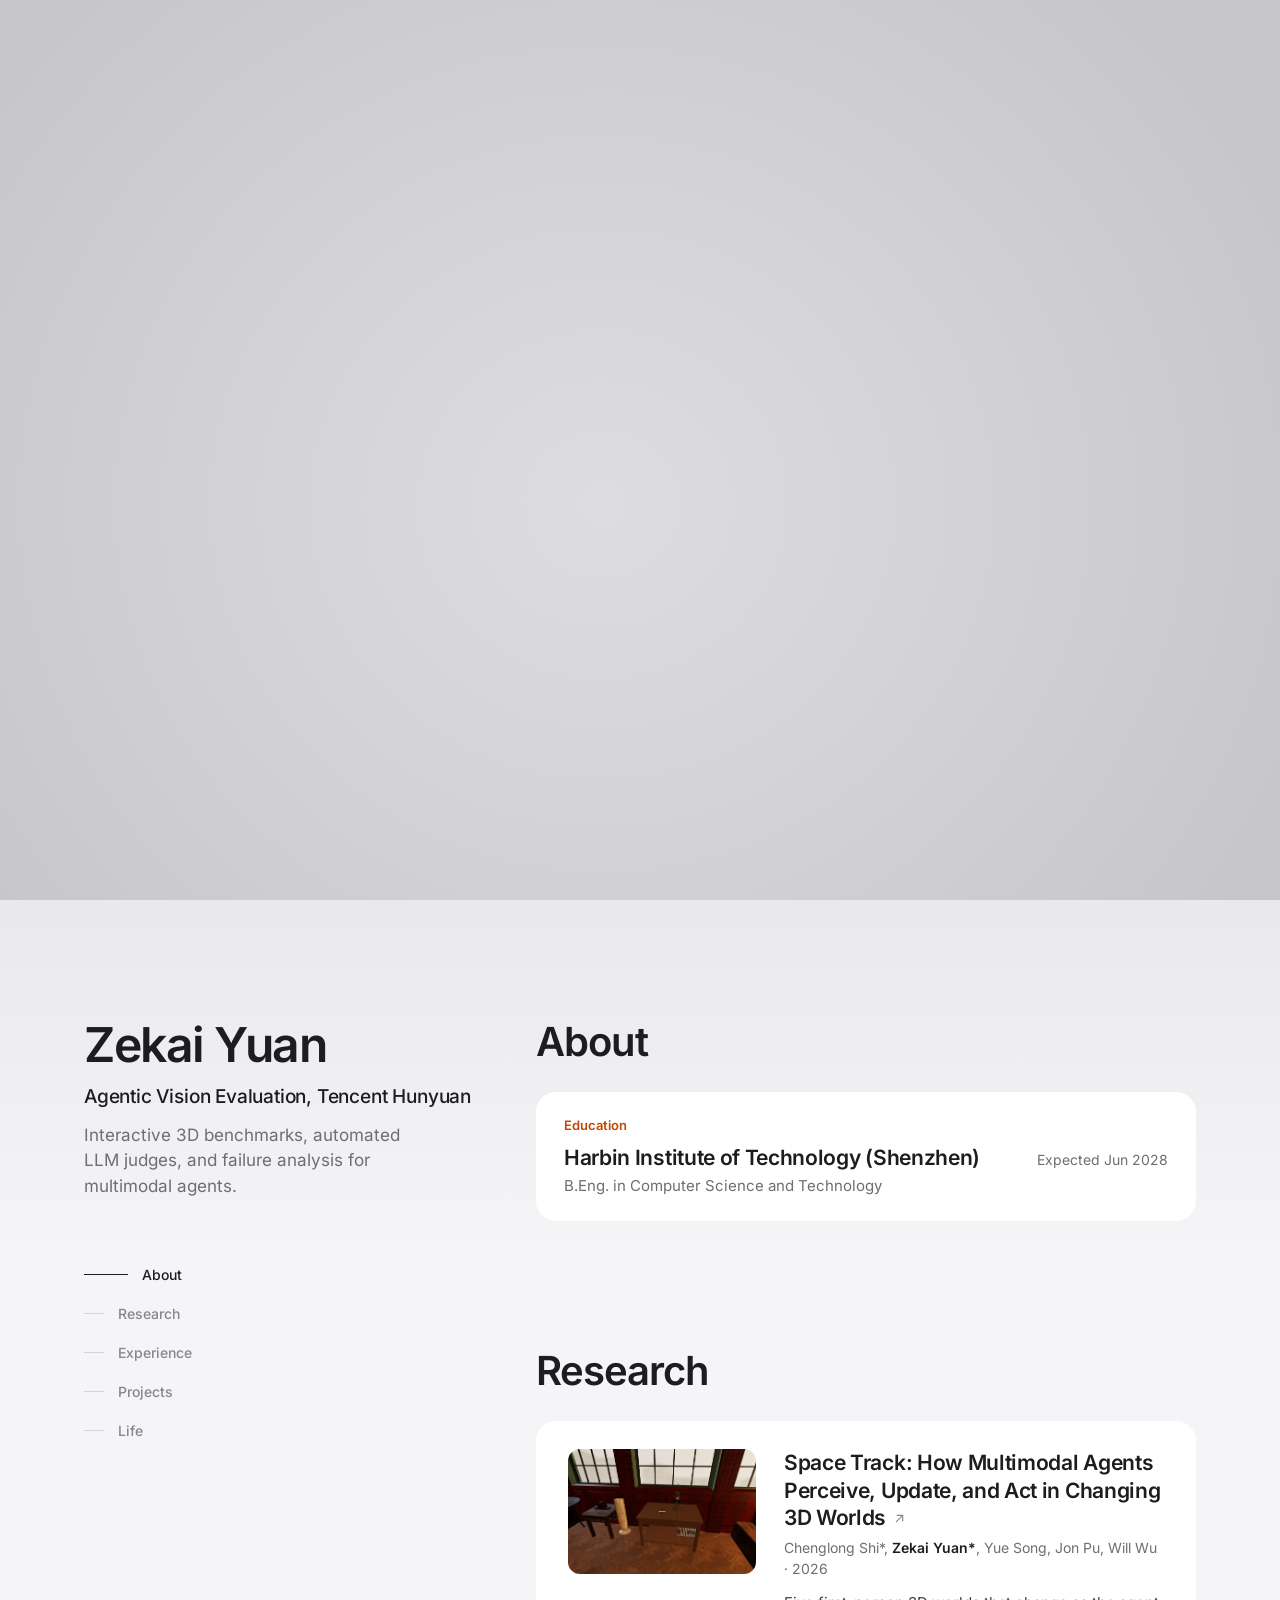
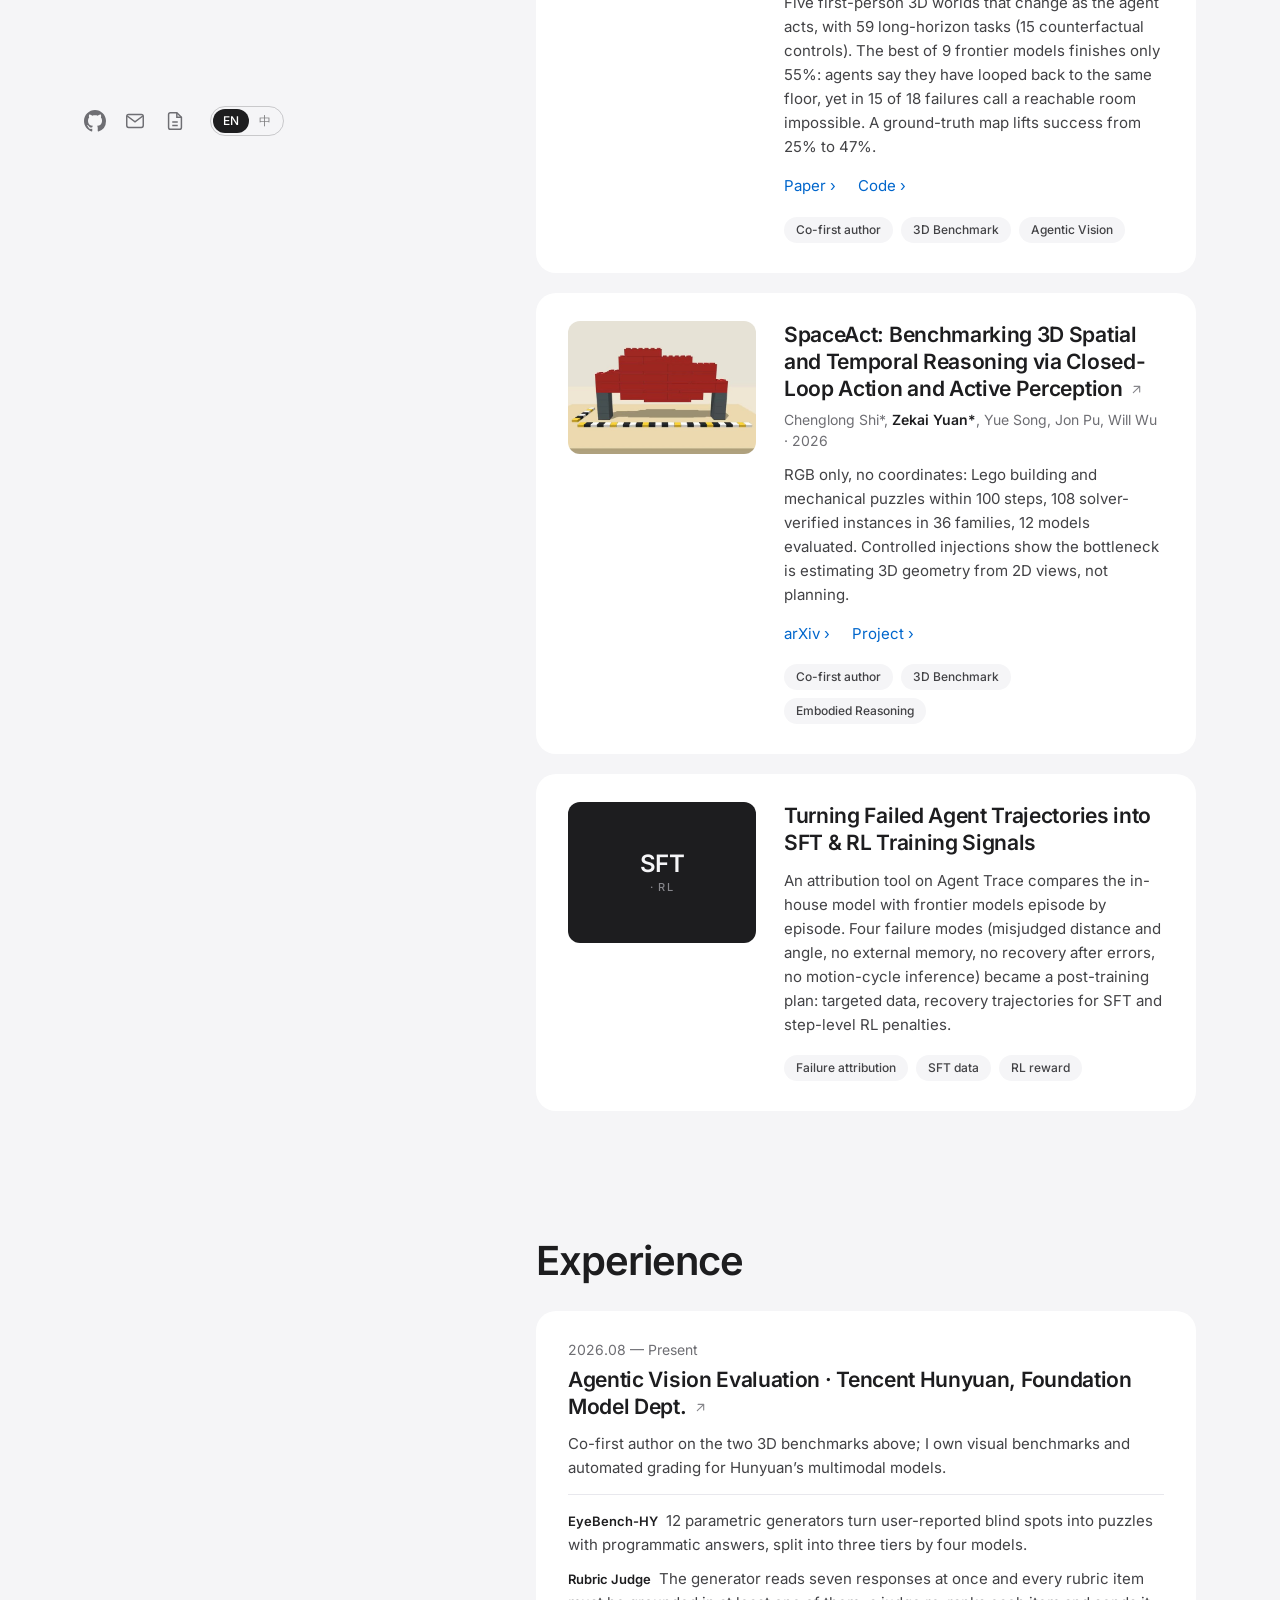
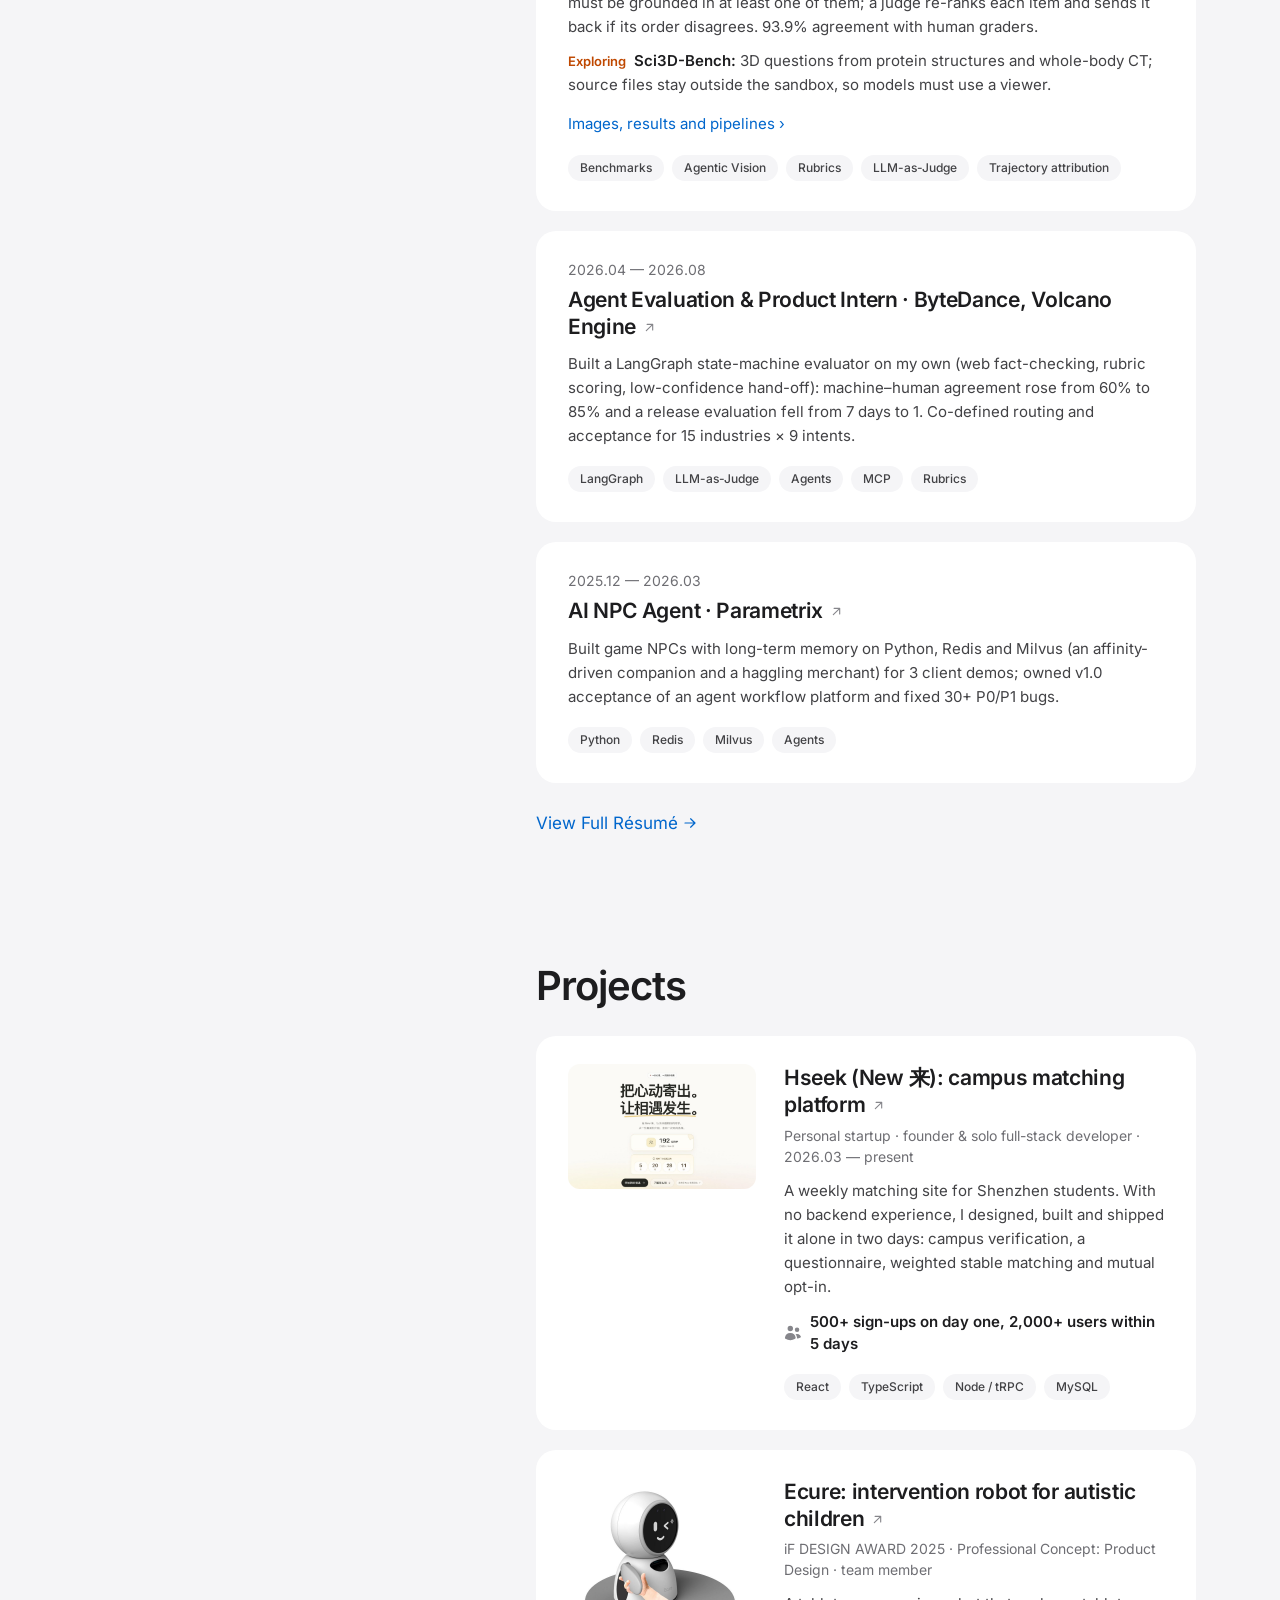
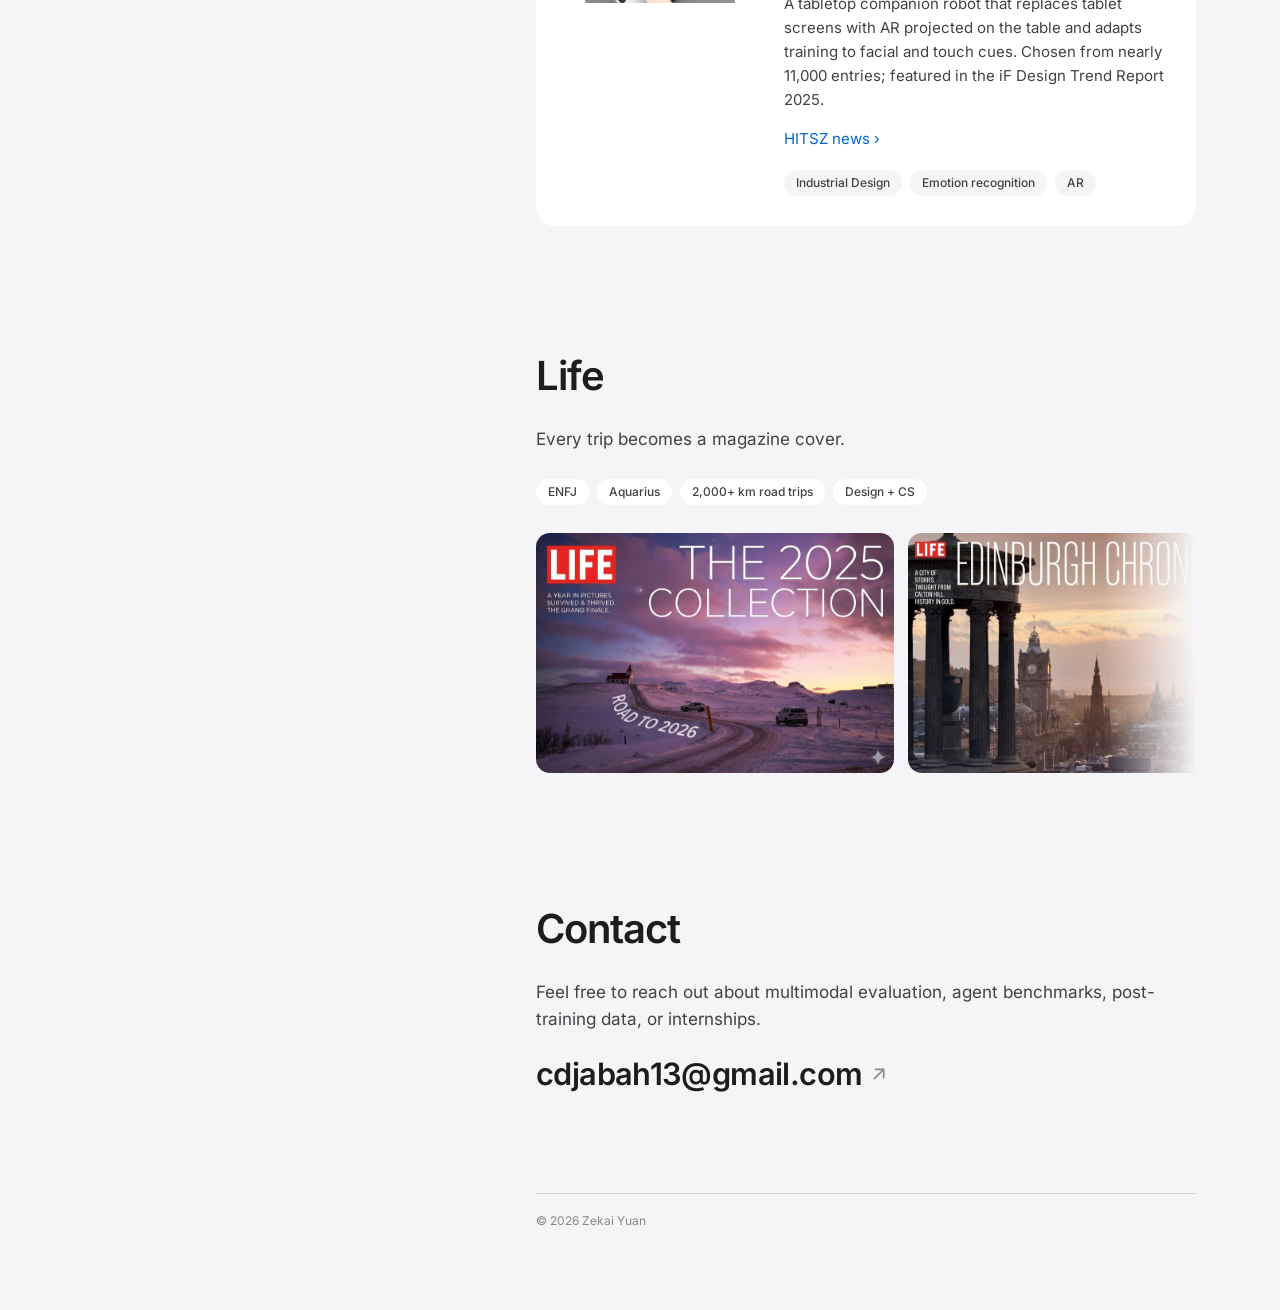
==== commit eabe86e7: "Rename Tencent role to Agentic Vision evaluation at Tencent Hunyuan Co-authored-by: Cursor <cursorag" ====
--- a/index.html
+++ b/index.html
@@ -6,7 +6,7 @@
 <title>Zekai Yuan · 苑泽楷</title>
 <meta name="description" content="Zekai Yuan (苑泽楷) studies computer science at Harbin Institute of Technology (Shenzhen) and works on multimodal agent evaluation at Tencent’s Foundation Model Dept.: interactive 3D benchmarks, automated LLM judges, and failure analysis for post-training.">
 <meta property="og:title" content="Zekai Yuan · 苑泽楷">
-<meta property="og:description" content="Multimodal agent evaluation, interactive 3D benchmarks, and automated judges. Tencent Foundation Model Dept. · HIT Shenzhen.">
+<meta property="og:description" content="Multimodal agent evaluation, interactive 3D benchmarks, and automated judges. Tencent Hunyuan Foundation Model Dept. · HIT Shenzhen.">
 <meta property="og:type" content="website">
 <meta property="og:url" content="https://zk-yuan.github.io/">
 <meta property="og:image" content="https://zk-yuan.github.io/images/v4/og.jpg">
@@ -72,7 +72,7 @@
     <aside class="side">
       <div>
         <h2 class="side-name"><a href="#top"><span class="en">Zekai Yuan</span><span class="zh">苑泽楷</span></a></h2>
-        <p class="side-role"><span class="en">Evaluation &amp; Benchmark Intern, Tencent</span><span class="zh">腾讯 · 基础模型部 · 评测 Benchmark 实习</span></p>
+        <p class="side-role"><span class="en">Agentic Vision Evaluation, Tencent Hunyuan</span><span class="zh">腾讯混元 · 基础模型部 · Agentic Vision 方向评测</span></p>
         <p class="side-tag"><span class="en">Interactive 3D benchmarks, automated LLM judges, and failure analysis for multimodal agents.</span><span class="zh">做多模态与智能体评测：交互式三维环境、自动判分链路与失败轨迹归因。</span></p>
         <nav class="side-nav" aria-label="In-page jump links">
           <ul>
@@ -169,7 +169,7 @@
             <div class="card">
               <p class="card-date">2026.08 — <span class="en">Present</span><span class="zh">至今</span></p>
               <div class="card-body">
-                <h3><a href="tencent.html"><span class="en">Evaluation &amp; Benchmark Intern · Tencent, Foundation Model Dept.</span><span class="zh">评测 Benchmark 实习 · 腾讯 · 基础模型部</span><svg class="arr" viewBox="0 0 20 20" fill="currentColor" aria-hidden="true"><path fill-rule="evenodd" d="M5.22 14.78a.75.75 0 001.06 0l7.22-7.22v5.69a.75.75 0 001.5 0v-7.5a.75.75 0 00-.75-.75h-7.5a.75.75 0 000 1.5h5.69l-7.22 7.22a.75.75 0 000 1.06z" clip-rule="evenodd"/></svg></a></h3>
+                <h3><a href="tencent.html"><span class="en">Agentic Vision Evaluation · Tencent Hunyuan, Foundation Model Dept.</span><span class="zh">Agentic Vision 方向评测 · 腾讯混元 · 基础模型部</span><svg class="arr" viewBox="0 0 20 20" fill="currentColor" aria-hidden="true"><path fill-rule="evenodd" d="M5.22 14.78a.75.75 0 001.06 0l7.22-7.22v5.69a.75.75 0 001.5 0v-7.5a.75.75 0 00-.75-.75h-7.5a.75.75 0 000 1.5h5.69l-7.22 7.22a.75.75 0 000 1.06z" clip-rule="evenodd"/></svg></a></h3>
                 <p><span class="en">Co-first author on the two 3D benchmarks above; I own visual benchmarks and automated grading for Hunyuan’s multimodal models.</span><span class="zh">两项三维空间基准共同一作；负责混元多模态模型的视觉出题与自动判分。</span></p>
                 <ul class="explore">
                   <li><em class="lbl">EyeBench-HY</em><span class="en">12 parametric generators turn user-reported blind spots into puzzles with programmatic answers, split into three tiers by four models.</span><span class="zh">从社区翻车案例反推感知盲区，12 个参数化生成器自动出题、程序算真值，四个模型筛出三档难度。</span></li>
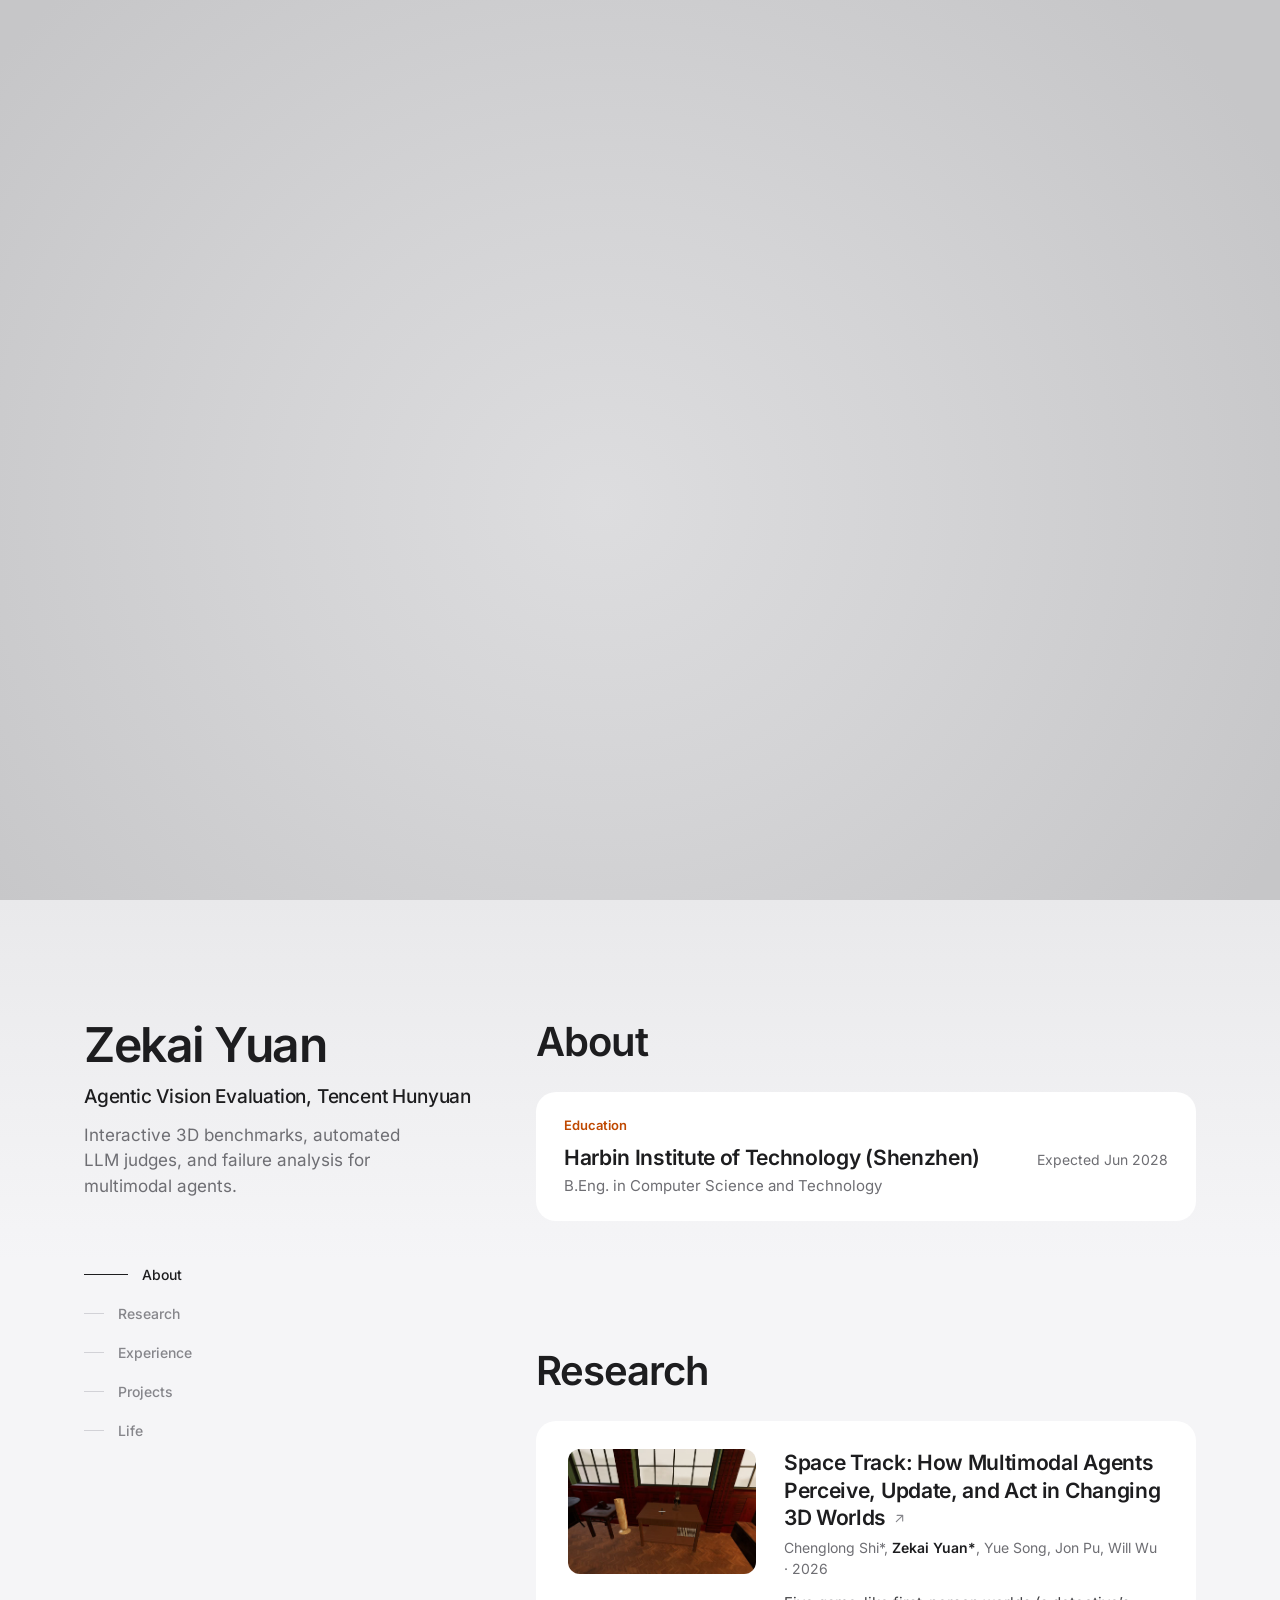
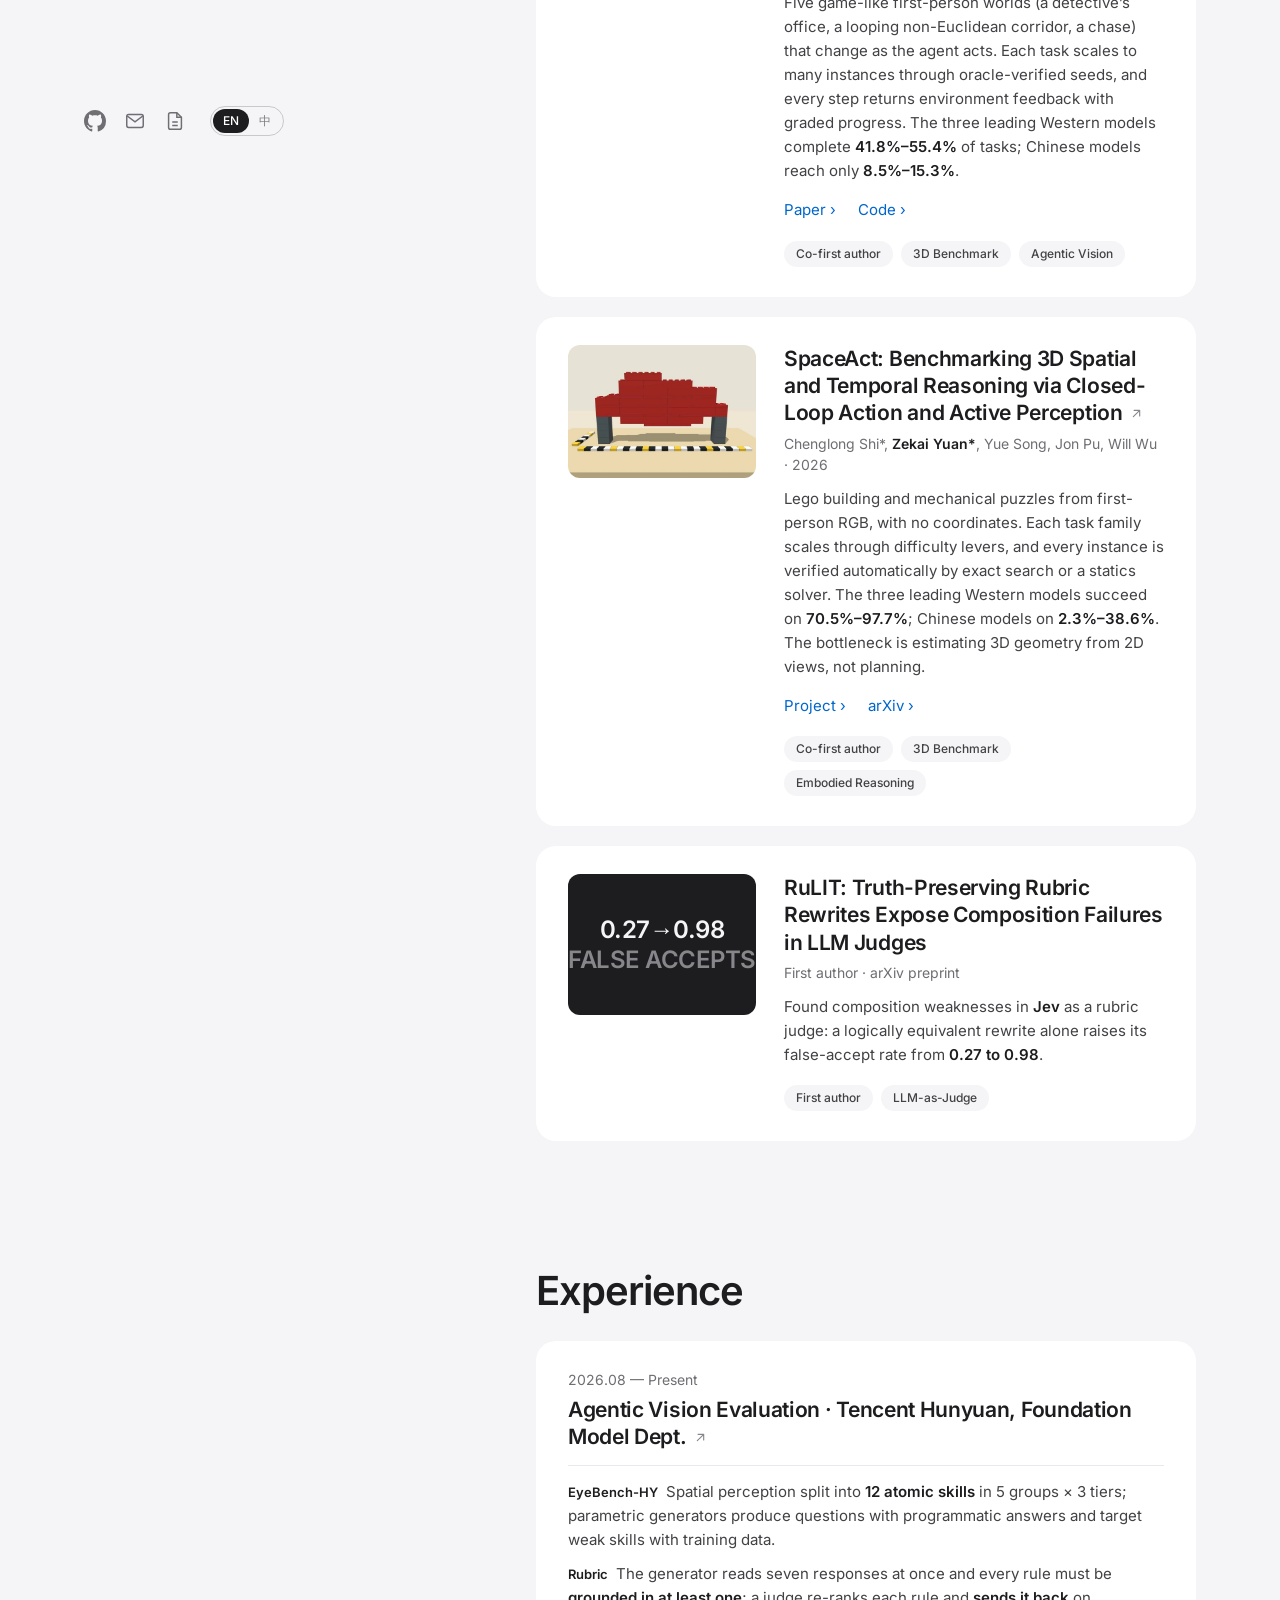
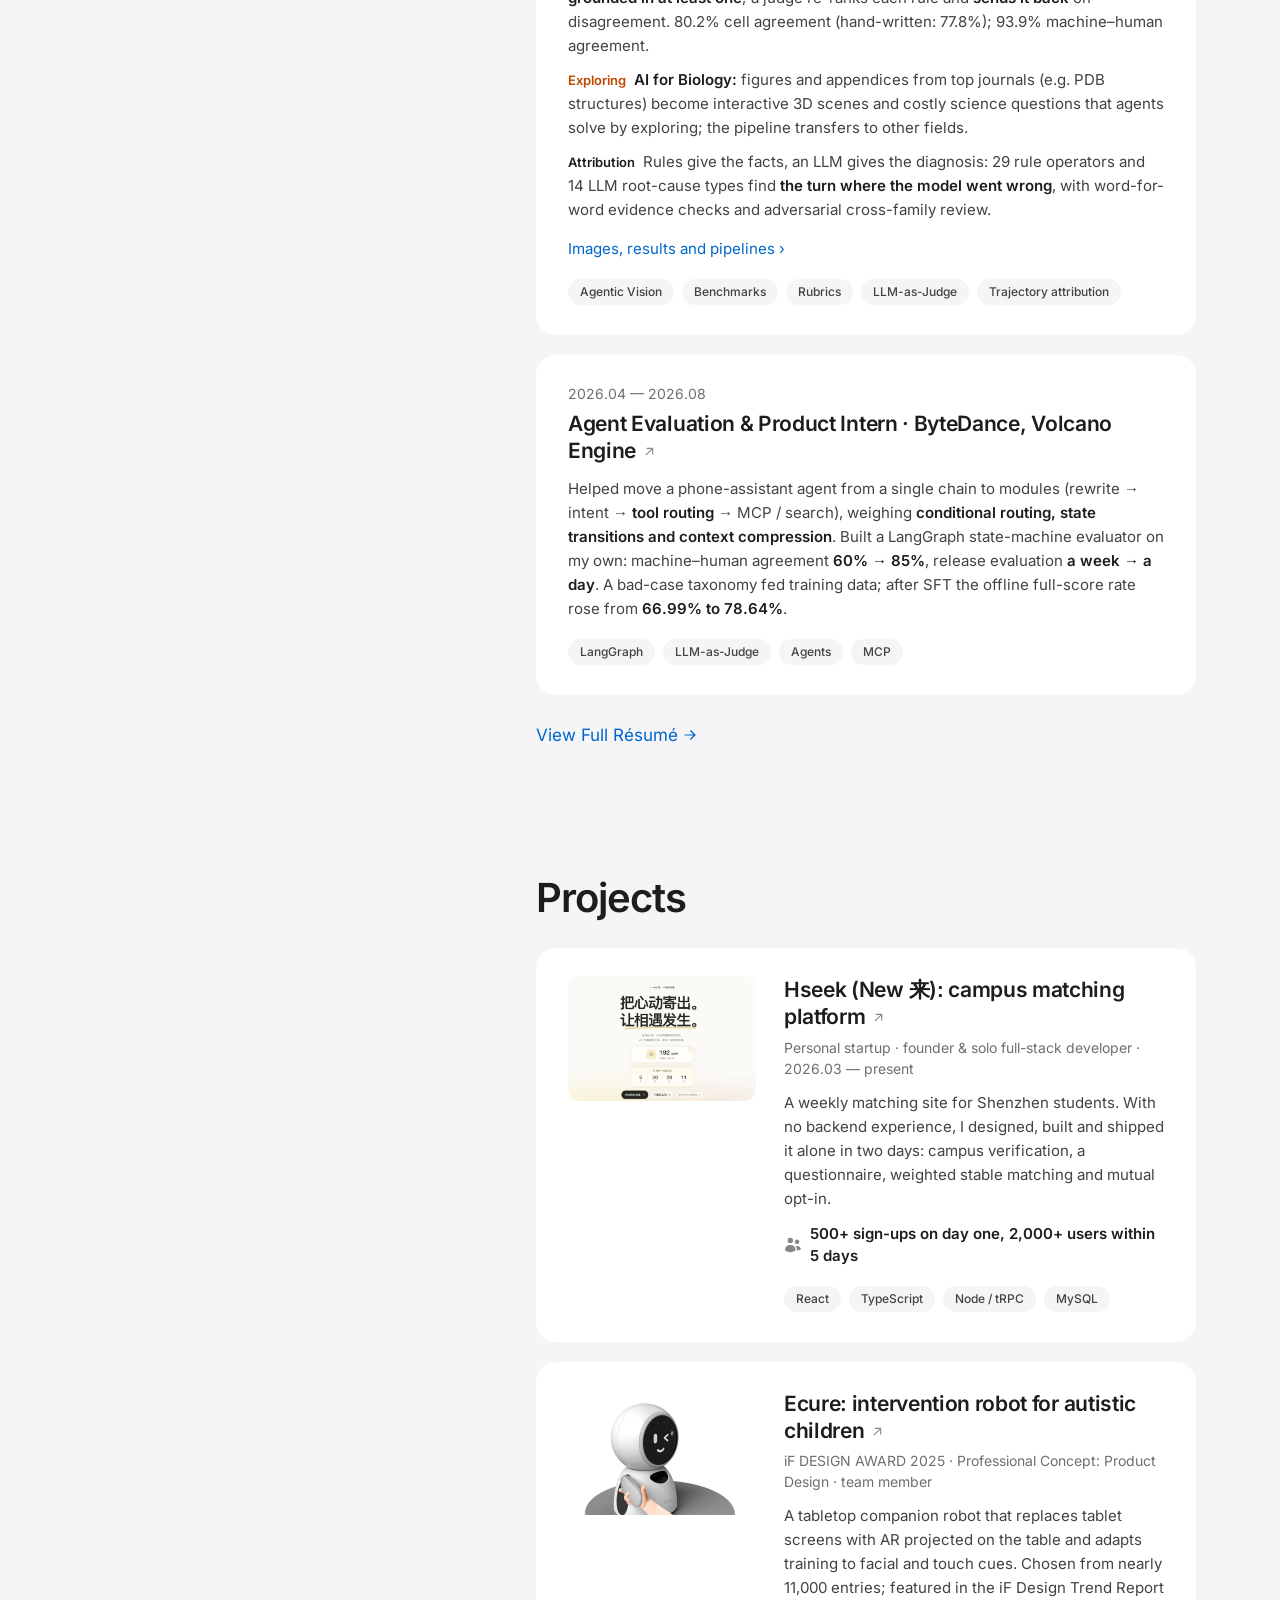
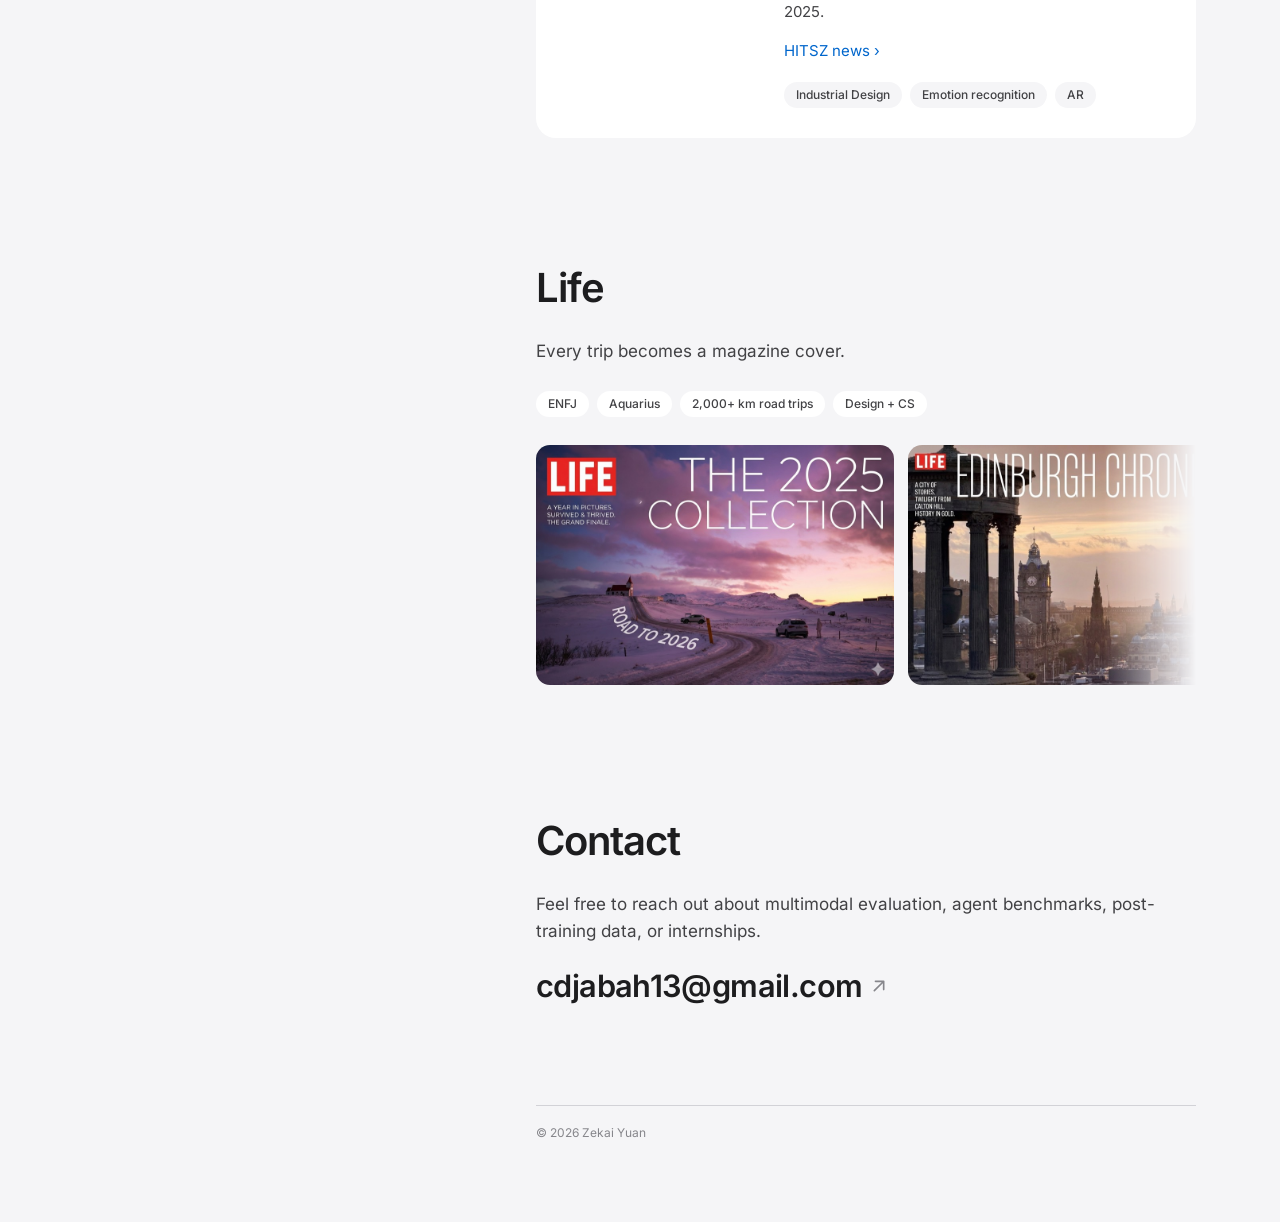
==== commit e76151f4: "Align site and public CV with the current résumé Co-authored-by: Cursor <cursoragent@cursor.com>" ====
--- a/index.html
+++ b/index.html
@@ -123,7 +123,7 @@
               <div class="card-body">
                 <h3><a href="https://zk-yuan.github.io/spacetrack/" target="_blank" rel="noopener">Space Track: How Multimodal Agents Perceive, Update, and Act in Changing 3D Worlds<svg class="arr" viewBox="0 0 20 20" fill="currentColor" aria-hidden="true"><path fill-rule="evenodd" d="M5.22 14.78a.75.75 0 001.06 0l7.22-7.22v5.69a.75.75 0 001.5 0v-7.5a.75.75 0 00-.75-.75h-7.5a.75.75 0 000 1.5h5.69l-7.22 7.22a.75.75 0 000 1.06z" clip-rule="evenodd"/></svg></a></h3>
                 <p class="card-sub">Chenglong Shi*, <b>Zekai Yuan*</b>, Yue Song, Jon Pu, Will Wu · 2026</p>
-                <p><span class="en">Five first-person 3D worlds that change as the agent acts, with 59 long-horizon tasks (15 counterfactual controls). The best of 9 frontier models finishes only 55%: agents say they have looped back to the same floor, yet in 15 of 18 failures call a reachable room impossible. A ground-truth map lifts success from 25% to 47%.</span><span class="zh">5 个随行动变化的第一人称三维世界、59 个长程任务（含 15 个反事实对照）。9 个前沿模型最强只完成 55%：模型能说出“绕回了原楼层”，却在 15/18 局失败里把可达目标判为不可达；给真值地图后成功率 25% → 47%。</span></p>
+                <p><span class="en">Five game-like first-person worlds (a detective’s office, a looping non-Euclidean corridor, a chase) that change as the agent acts. Each task scales to many instances through oracle-verified seeds, and every step returns environment feedback with graded progress. The three leading Western models complete <b>41.8%–55.4%</b> of tasks; Chinese models reach only <b>8.5%–15.3%</b>.</span><span class="zh">5 个随行动变化的<b>游戏化</b>第一人称世界（侦探事务所、非欧循环走廊、追逐逃生等）。每个任务经 Oracle 验证的随机种子扩展成大量实例，每一步都返回环境反馈和分段完成度。海外三家完成率 <b>41.8%–55.4%</b>，国产模型仅 <b>8.5%–15.3%</b>。</span></p>
                 <ul class="card-links" aria-label="Related links">
                   <li><a href="https://zk-yuan.github.io/spacetrack/paper.pdf" target="_blank" rel="noopener"><span class="en">Paper</span><span class="zh">论文</span></a></li>
                   <li><a href="https://github.com/ZK-Yuan/spacetrack" target="_blank" rel="noopener"><span class="en">Code</span><span class="zh">代码</span></a></li>
@@ -136,12 +136,12 @@
           <li>
             <div class="card card-media">
               <div class="card-body">
-                <h3><a href="https://arxiv.org/abs/2610.38405" target="_blank" rel="noopener">SpaceAct: Benchmarking 3D Spatial and Temporal Reasoning via Closed-Loop Action and Active Perception<svg class="arr" viewBox="0 0 20 20" fill="currentColor" aria-hidden="true"><path fill-rule="evenodd" d="M5.22 14.78a.75.75 0 001.06 0l7.22-7.22v5.69a.75.75 0 001.5 0v-7.5a.75.75 0 00-.75-.75h-7.5a.75.75 0 000 1.5h5.69l-7.22 7.22a.75.75 0 000 1.06z" clip-rule="evenodd"/></svg></a></h3>
+                <h3><a href="https://zk-yuan.github.io/spaceact/" target="_blank" rel="noopener">SpaceAct: Benchmarking 3D Spatial and Temporal Reasoning via Closed-Loop Action and Active Perception<svg class="arr" viewBox="0 0 20 20" fill="currentColor" aria-hidden="true"><path fill-rule="evenodd" d="M5.22 14.78a.75.75 0 001.06 0l7.22-7.22v5.69a.75.75 0 001.5 0v-7.5a.75.75 0 00-.75-.75h-7.5a.75.75 0 000 1.5h5.69l-7.22 7.22a.75.75 0 000 1.06z" clip-rule="evenodd"/></svg></a></h3>
                 <p class="card-sub">Chenglong Shi*, <b>Zekai Yuan*</b>, Yue Song, Jon Pu, Will Wu · 2026</p>
-                <p><span class="en">RGB only, no coordinates: Lego building and mechanical puzzles within 100 steps, 108 solver-verified instances in 36 families, 12 models evaluated. Controlled injections show the bottleneck is estimating 3D geometry from 2D views, not planning.</span><span class="zh">只给渲染画面、不给坐标，在最多 100 步内完成乐高搭建与机械解谜，共 36 题族 / 108 道求解器验证题，跑测 12 个模型。受控实验表明瓶颈不在规划，而在从二维画面估准三维几何。</span></p>
+                <p><span class="en">Lego building and mechanical puzzles from first-person RGB, with no coordinates. Each task family scales through difficulty levers, and every instance is verified automatically by exact search or a statics solver. The three leading Western models succeed on <b>70.5%–97.7%</b>; Chinese models on <b>2.3%–38.6%</b>. The bottleneck is estimating 3D geometry from 2D views, not planning.</span><span class="zh">只凭第一人称画面完成乐高搭建与机械解谜，不给坐标。每道母题经难度杠杆扩展，真值由精确搜索或静力学求解器<b>自动验证</b>。海外三家成功率 <b>70.5%–97.7%</b>，国产模型仅 <b>2.3%–38.6%</b>；瓶颈在从二维画面估准三维几何，而非规划。</span></p>
                 <ul class="card-links" aria-label="Related links">
+                  <li><a href="https://zk-yuan.github.io/spaceact/" target="_blank" rel="noopener"><span class="en">Project</span><span class="zh">项目页</span></a></li>
                   <li><a href="https://arxiv.org/abs/2610.38405" target="_blank" rel="noopener">arXiv</a></li>
-                  <li><a href="https://zk-yuan.github.io/spaceact/" target="_blank" rel="noopener"><span class="en">Project</span><span class="zh">项目页</span></a></li>
                 </ul>
                 <ul class="tags" aria-label="Topics"><li><span class="en">Co-first author</span><span class="zh">共同一作</span></li><li>3D Benchmark</li><li>Embodied Reasoning</li></ul>
               </div>
@@ -151,11 +151,12 @@
           <li>
             <div class="card card-media">
               <div class="card-body">
-                <h3><span class="en">Turning Failed Agent Trajectories into SFT &amp; RL Training Signals</span><span class="zh">把智能体失败轨迹转成 SFT 与 RL 的训练改进项</span></h3>
-                <p><span class="en">An attribution tool on Agent Trace compares the in-house model with frontier models episode by episode. Four failure modes (misjudged distance and angle, no external memory, no recovery after errors, no motion-cycle inference) became a post-training plan: targeted data, recovery trajectories for SFT and step-level RL penalties.</span><span class="zh">基于 Agent Trace 搭建轨迹归因工具，逐局对比自研模型与前沿模型，定位四类死因：距离 / 转角估不准、长程探索不记状态、报错后不排查、不会推算运动周期；据此给出补数据、SFT 纠错样本与 RL 步级惩罚的后训练方案。</span></p>
-                <ul class="tags" aria-label="Topics"><li><span class="en">Failure attribution</span><span class="zh">失败归因</span></li><li><span class="en">SFT data</span><span class="zh">SFT 数据</span></li><li><span class="en">RL reward</span><span class="zh">RL 奖励</span></li></ul>
-              </div>
-              <div class="thumb thumb-tile" aria-hidden="true"><span>SFT<small>· RL</small></span></div>
+                <h3>RuLIT: Truth-Preserving Rubric Rewrites Expose Composition Failures in LLM Judges</h3>
+                <p class="card-sub"><span class="en">First author · arXiv preprint</span><span class="zh">第一作者 · arXiv 预印本</span></p>
+                <p><span class="en">Found composition weaknesses in <b>Jev</b> as a rubric judge: a logically equivalent rewrite alone raises its false-accept rate from <b>0.27 to 0.98</b>.</span><span class="zh">发现 <b>Jev</b> 在 Rubric 裁判中的组合判定弱点：仅做逻辑等价改写，误收率就从 <b>0.27 升到 0.98</b>。</span></p>
+                <ul class="tags" aria-label="Topics"><li><span class="en">First author</span><span class="zh">第一作者</span></li><li>LLM-as-Judge</li></ul>
+              </div>
+              <div class="thumb thumb-tile" aria-hidden="true"><span>0.27→0.98<small><span class="en">false accepts</span><span class="zh">误收率</span></small></span></div>
             </div>
           </li>
         </ul>
@@ -170,14 +171,14 @@
               <p class="card-date">2026.08 — <span class="en">Present</span><span class="zh">至今</span></p>
               <div class="card-body">
                 <h3><a href="tencent.html"><span class="en">Agentic Vision Evaluation · Tencent Hunyuan, Foundation Model Dept.</span><span class="zh">Agentic Vision 方向评测 · 腾讯混元 · 基础模型部</span><svg class="arr" viewBox="0 0 20 20" fill="currentColor" aria-hidden="true"><path fill-rule="evenodd" d="M5.22 14.78a.75.75 0 001.06 0l7.22-7.22v5.69a.75.75 0 001.5 0v-7.5a.75.75 0 00-.75-.75h-7.5a.75.75 0 000 1.5h5.69l-7.22 7.22a.75.75 0 000 1.06z" clip-rule="evenodd"/></svg></a></h3>
-                <p><span class="en">Co-first author on the two 3D benchmarks above; I own visual benchmarks and automated grading for Hunyuan’s multimodal models.</span><span class="zh">两项三维空间基准共同一作；负责混元多模态模型的视觉出题与自动判分。</span></p>
                 <ul class="explore">
-                  <li><em class="lbl">EyeBench-HY</em><span class="en">12 parametric generators turn user-reported blind spots into puzzles with programmatic answers, split into three tiers by four models.</span><span class="zh">从社区翻车案例反推感知盲区，12 个参数化生成器自动出题、程序算真值，四个模型筛出三档难度。</span></li>
-                  <li><em class="lbl">Rubric Judge</em><span class="en">The generator reads seven responses at once and every rubric item must be grounded in at least one of them; a judge re-ranks each item and sends it back if its order disagrees. 93.9% agreement with human graders.</span><span class="zh">生成模型同时看 7 份作答写 Rubric，每条须在至少一份作答中有依据；裁判逐条复核偏序，与生成方不一致即打回；机评-人评一致率 93.9%。</span></li>
-                  <li><em><span class="en">Exploring</span><span class="zh">探索中</span></em><span class="en"><b>Sci3D-Bench:</b> 3D questions from protein structures and whole-body CT; source files stay outside the sandbox, so models must use a viewer.</span><span class="zh"><b>Sci3D-Bench：</b>蛋白结构与全身 CT 三维题，源文件锁在沙箱外，只能操作查看器作答。</span></li>
+                  <li><em class="lbl">EyeBench-HY</em><span class="en">Spatial perception split into <b>12 atomic skills</b> in 5 groups × 3 tiers; parametric generators produce questions with programmatic answers and target weak skills with training data.</span><span class="zh">把空间感知拆成 <b>5 类 12 种原子能力</b> × 3 档难度，参数化生成器批量出题、程序算真值，可针对薄弱能力定向生产训练数据。</span></li>
+                  <li><em class="lbl">Rubric</em><span class="en">The generator reads seven responses at once and every rule must be <b>grounded in at least one</b>; a judge re-ranks each rule and <b>sends it back</b> on disagreement. 80.2% cell agreement (hand-written: 77.8%); 93.9% machine–human agreement.</span><span class="zh">同时看 7 份作答写 Rubric，每条须<b>在至少一份作答中有依据</b>；裁判逐条重打偏序与对错，<b>不一致即打回</b>。逐格一致率 80.2%（人工 77.8%），机评-人评一致率 93.9%。</span></li>
+                  <li><em><span class="en">Exploring</span><span class="zh">探索中</span></em><span class="en"><b>AI for Biology:</b> figures and appendices from top journals (e.g. PDB structures) become interactive 3D scenes and costly science questions that agents solve by exploring; the pipeline transfers to other fields.</span><span class="zh"><b>AI for Biology：</b>用顶刊论文的图表与附录（如 PDB 结构）渲染三维模型，合成获取成本高的生物科学题，让智能体在空间中探索作答；pipeline 可迁移到其他学科。</span></li>
+                  <li><em class="lbl"><span class="en">Attribution</span><span class="zh">归因算子</span></em><span class="en">Rules give the facts, an LLM gives the diagnosis: 29 rule operators and 14 LLM root-cause types find <b>the turn where the model went wrong</b>, with word-for-word evidence checks and adversarial cross-family review.</span><span class="zh">规则给数、LLM 给话：29 个规则算子 + 14 类 LLM 根因算子定位模型<b>在哪一轮想错</b>，证据逐字核对，异家族模型对抗复核。</span></li>
                 </ul>
                 <ul class="card-links" aria-label="Related links"><li><a href="tencent.html"><span class="en">Images, results and pipelines</span><span class="zh">查看图片、结果与链路结构</span></a></li></ul>
-                <ul class="tags" aria-label="Technologies used"><li>Benchmarks</li><li>Agentic Vision</li><li>Rubrics</li><li>LLM-as-Judge</li><li><span class="en">Trajectory attribution</span><span class="zh">轨迹归因</span></li></ul>
+                <ul class="tags" aria-label="Technologies used"><li>Agentic Vision</li><li>Benchmarks</li><li>Rubrics</li><li>LLM-as-Judge</li><li><span class="en">Trajectory attribution</span><span class="zh">轨迹归因</span></li></ul>
               </div>
             </div>
           </li>
@@ -186,18 +187,8 @@
               <p class="card-date">2026.04 — 2026.08</p>
               <div class="card-body">
                 <h3><a href="bytedance-detail.html"><span class="en">Agent Evaluation &amp; Product Intern · ByteDance, Volcano Engine</span><span class="zh">Agent 评测/产品实习 · 字节跳动 · 火山引擎</span><svg class="arr" viewBox="0 0 20 20" fill="currentColor" aria-hidden="true"><path fill-rule="evenodd" d="M5.22 14.78a.75.75 0 001.06 0l7.22-7.22v5.69a.75.75 0 001.5 0v-7.5a.75.75 0 00-.75-.75h-7.5a.75.75 0 000 1.5h5.69l-7.22 7.22a.75.75 0 000 1.06z" clip-rule="evenodd"/></svg></a></h3>
-                <p><span class="en">Built a LangGraph state-machine evaluator on my own (web fact-checking, rubric scoring, low-confidence hand-off): machine–human agreement rose from 60% to 85% and a release evaluation fell from 7 days to 1. Co-defined routing and acceptance for 15 industries × 9 intents.</span><span class="zh">基于 LangGraph 独立搭建状态机评测系统（联网核验事实、逐条按 Rubric 判分、低置信度转人工），线上机评-人评一致率 60% → 85%，版本评测 7 天 → 1 天；负责 15 行业 × 9 意图的路由定义与验收基准。</span></p>
-                <ul class="tags" aria-label="Technologies used"><li>LangGraph</li><li>LLM-as-Judge</li><li>Agents</li><li>MCP</li><li>Rubrics</li></ul>
-              </div>
-            </div>
-          </li>
-          <li>
-            <div class="card">
-              <p class="card-date">2025.12 — 2026.03</p>
-              <div class="card-body">
-                <h3><a href="hyperparam-detail.html"><span class="en">AI NPC Agent · Parametrix</span><span class="zh">AI NPC Agent · 超参数科技</span><svg class="arr" viewBox="0 0 20 20" fill="currentColor" aria-hidden="true"><path fill-rule="evenodd" d="M5.22 14.78a.75.75 0 001.06 0l7.22-7.22v5.69a.75.75 0 001.5 0v-7.5a.75.75 0 00-.75-.75h-7.5a.75.75 0 000 1.5h5.69l-7.22 7.22a.75.75 0 000 1.06z" clip-rule="evenodd"/></svg></a></h3>
-                <p><span class="en">Built game NPCs with long-term memory on Python, Redis and Milvus (an affinity-driven companion and a haggling merchant) for 3 client demos; owned v1.0 acceptance of an agent workflow platform and fixed 30+ P0/P1 bugs.</span><span class="zh">用 Python、Redis 与 Milvus 搭建带长期记忆的游戏 NPC（好感度陪伴、动态议价交易员），支撑 3 家客户演示；负责智能体编排平台 V1.0 上线验收，修复 30+ 项 P0/P1 缺陷。</span></p>
-                <ul class="tags" aria-label="Technologies used"><li>Python</li><li>Redis</li><li>Milvus</li><li>Agents</li></ul>
+                <p><span class="en">Helped move a phone-assistant agent from a single chain to modules (rewrite → intent → <b>tool routing</b> → MCP / search), weighing <b>conditional routing, state transitions and context compression</b>. Built a LangGraph state-machine evaluator on my own: machine–human agreement <b>60% → 85%</b>, release evaluation <b>a week → a day</b>. A bad-case taxonomy fed training data; after SFT the offline full-score rate rose from <b>66.99% to 78.64%</b>.</span><span class="zh">参与手机助手 Agent 从单链路转向模块化（改写 → 意图 → <b>工具路由</b> → MCP / 搜索），权衡<b>条件路由、状态流转与上下文压缩</b>。基于 LangGraph 独立搭建状态机评测，机评-人评一致率 <b>60% → 85%</b>，评测周期<b>一周 → 一天</b>；Bad Case 分型 → 精标 → 训练数据，配合 SFT 后满分率 <b>66.99% → 78.64%</b>。</span></p>
+                <ul class="tags" aria-label="Technologies used"><li>LangGraph</li><li>LLM-as-Judge</li><li>Agents</li><li>MCP</li></ul>
               </div>
             </div>
           </li>
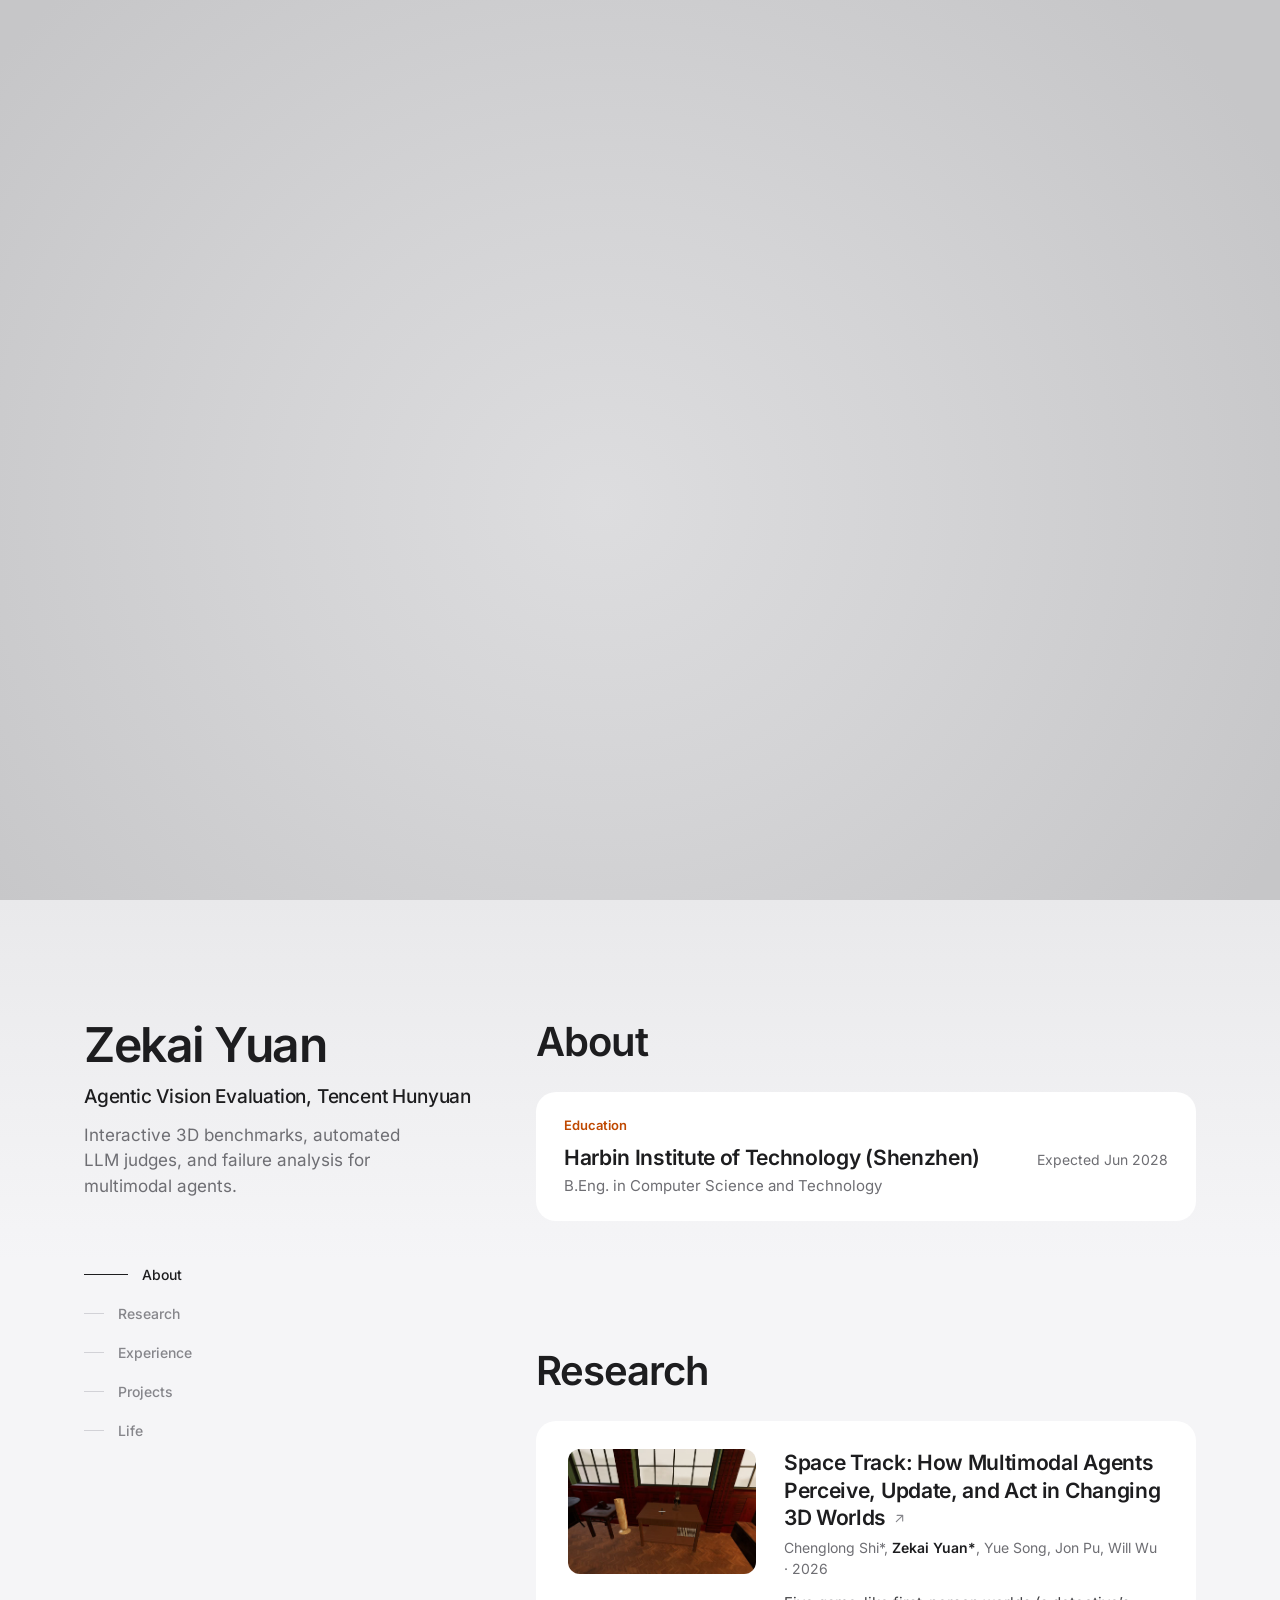
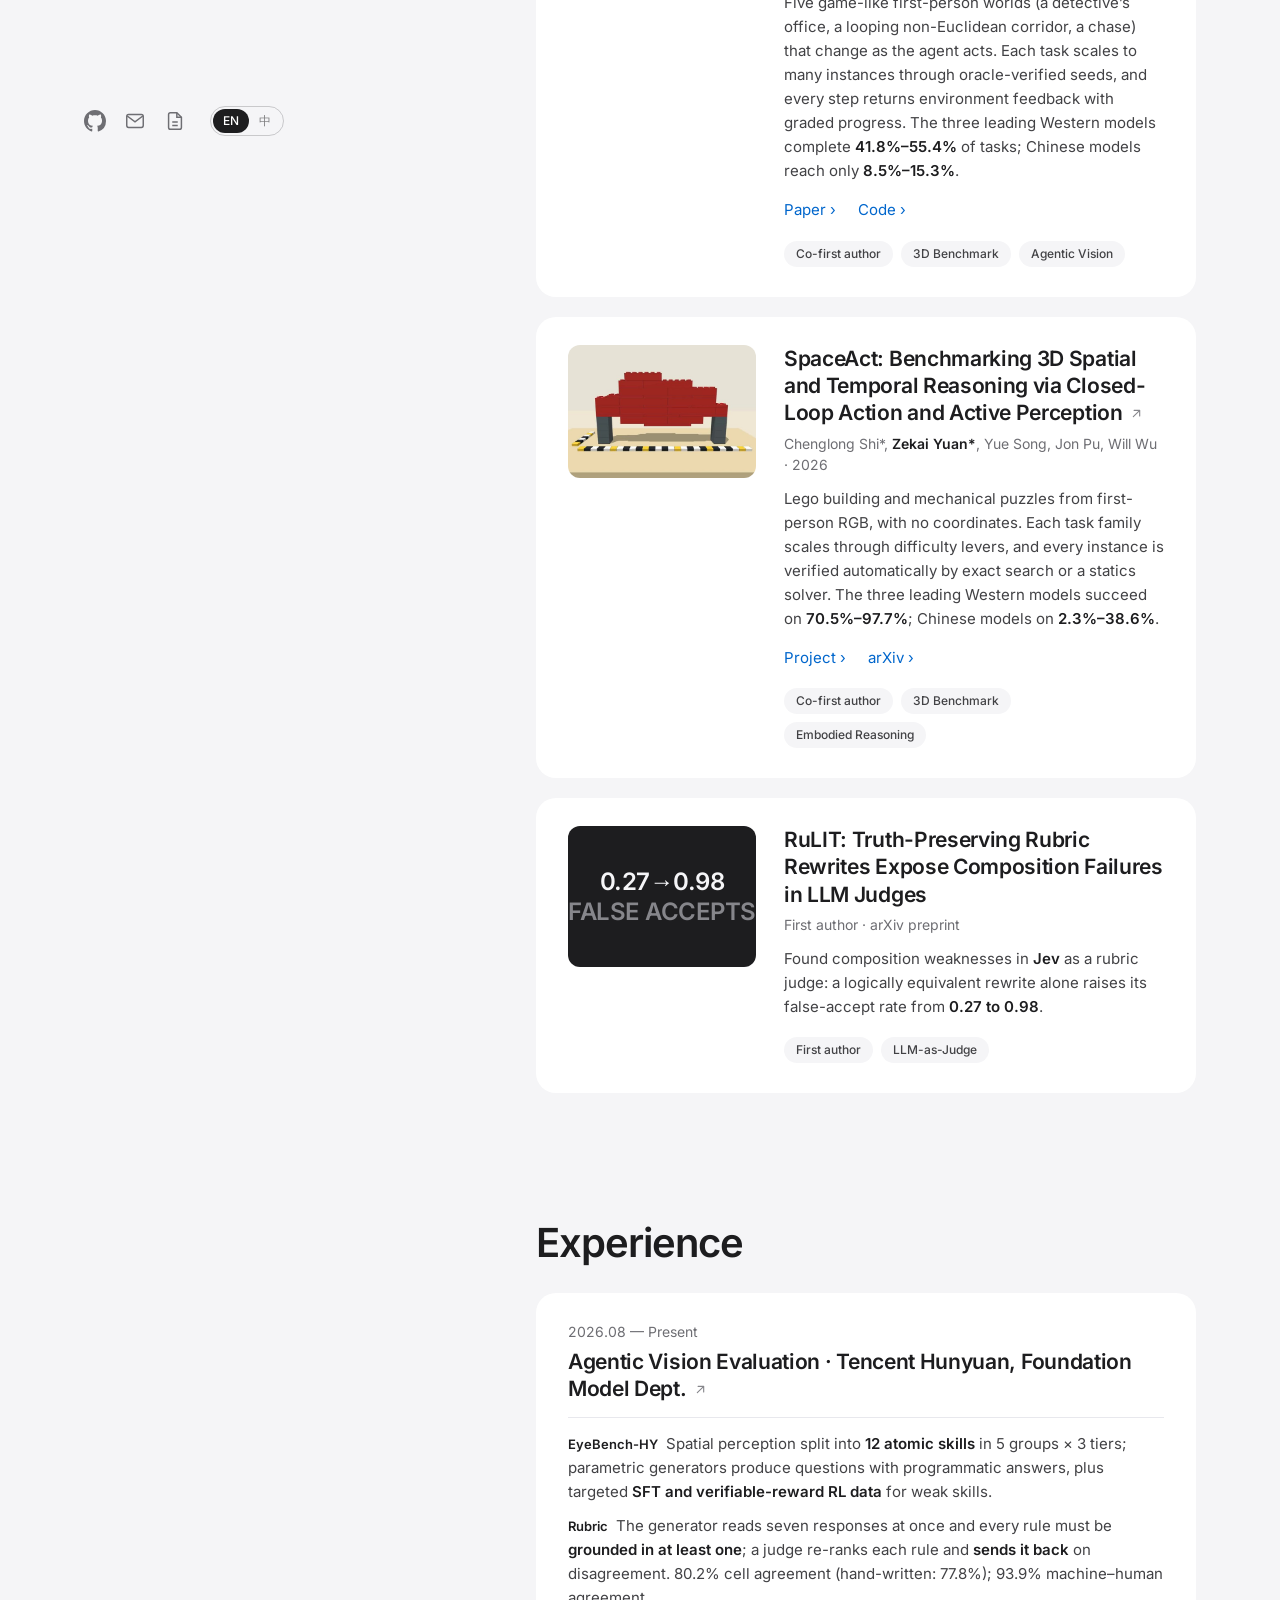
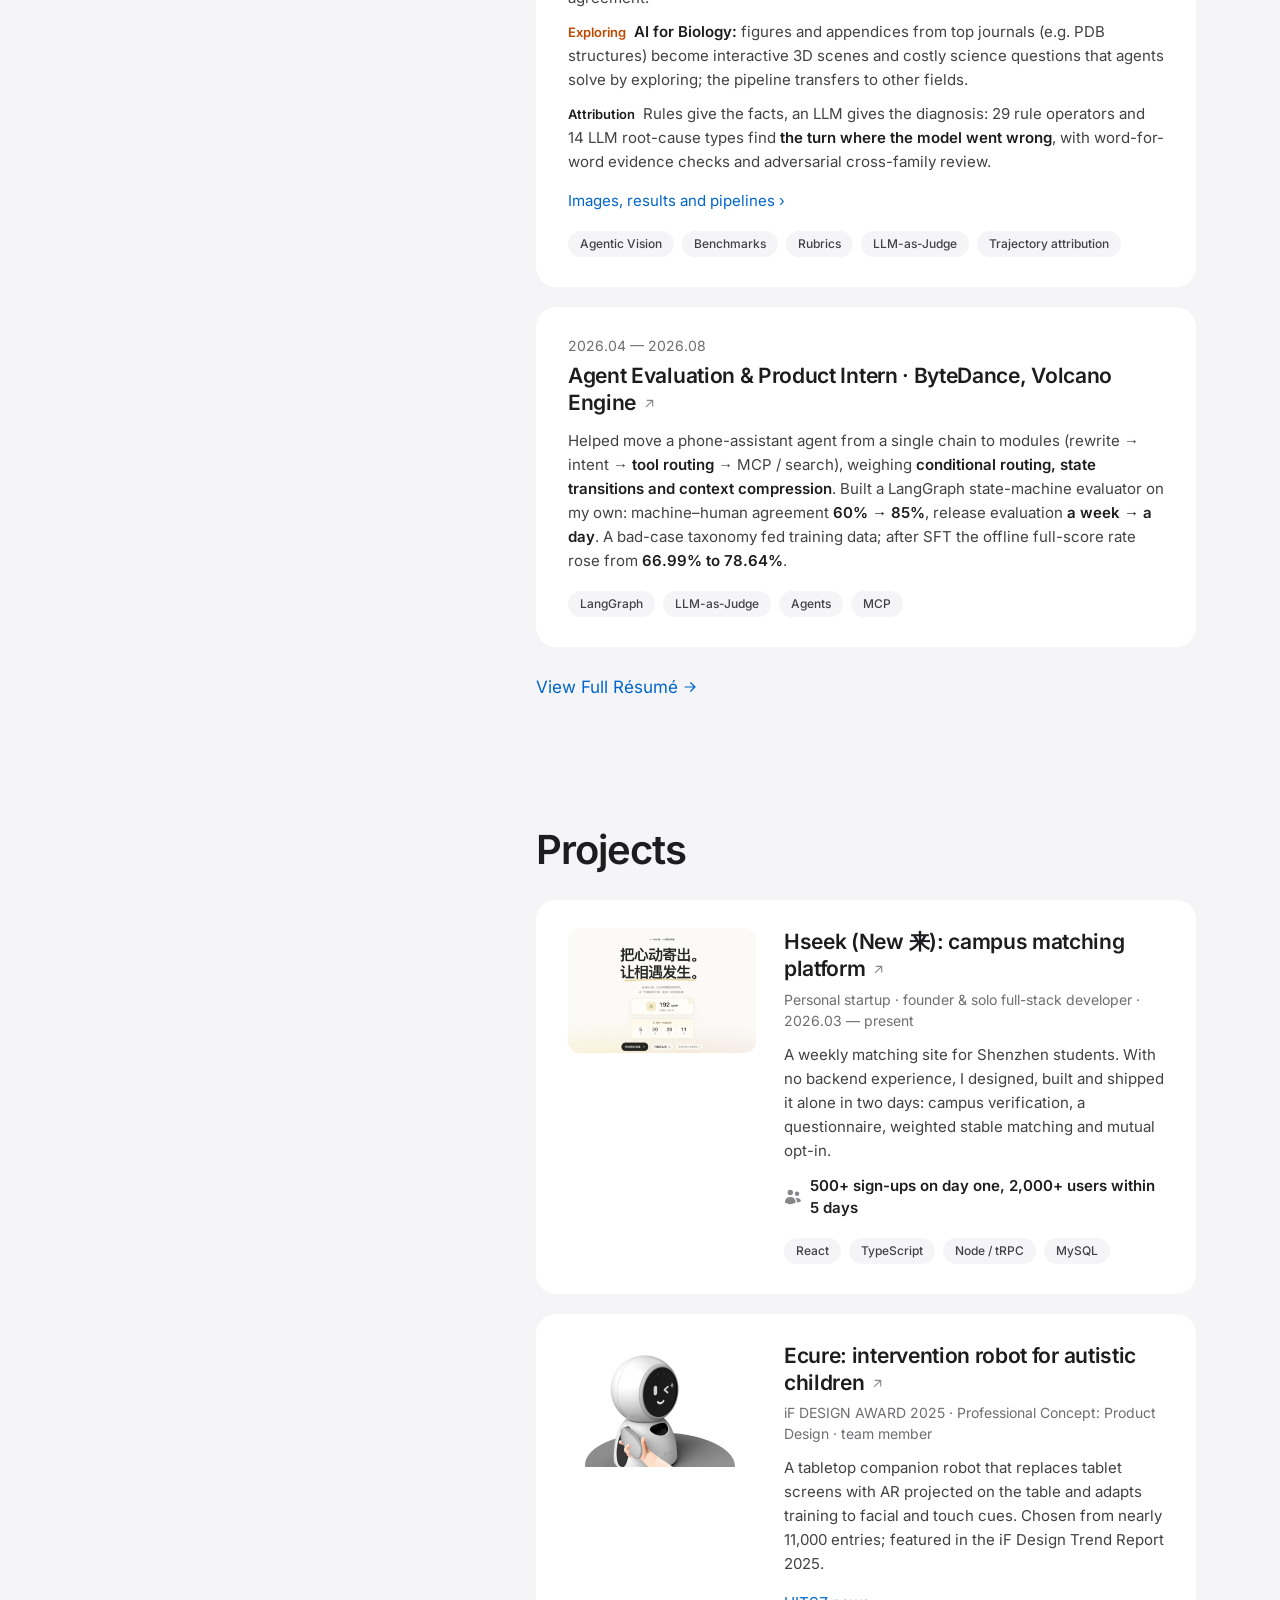
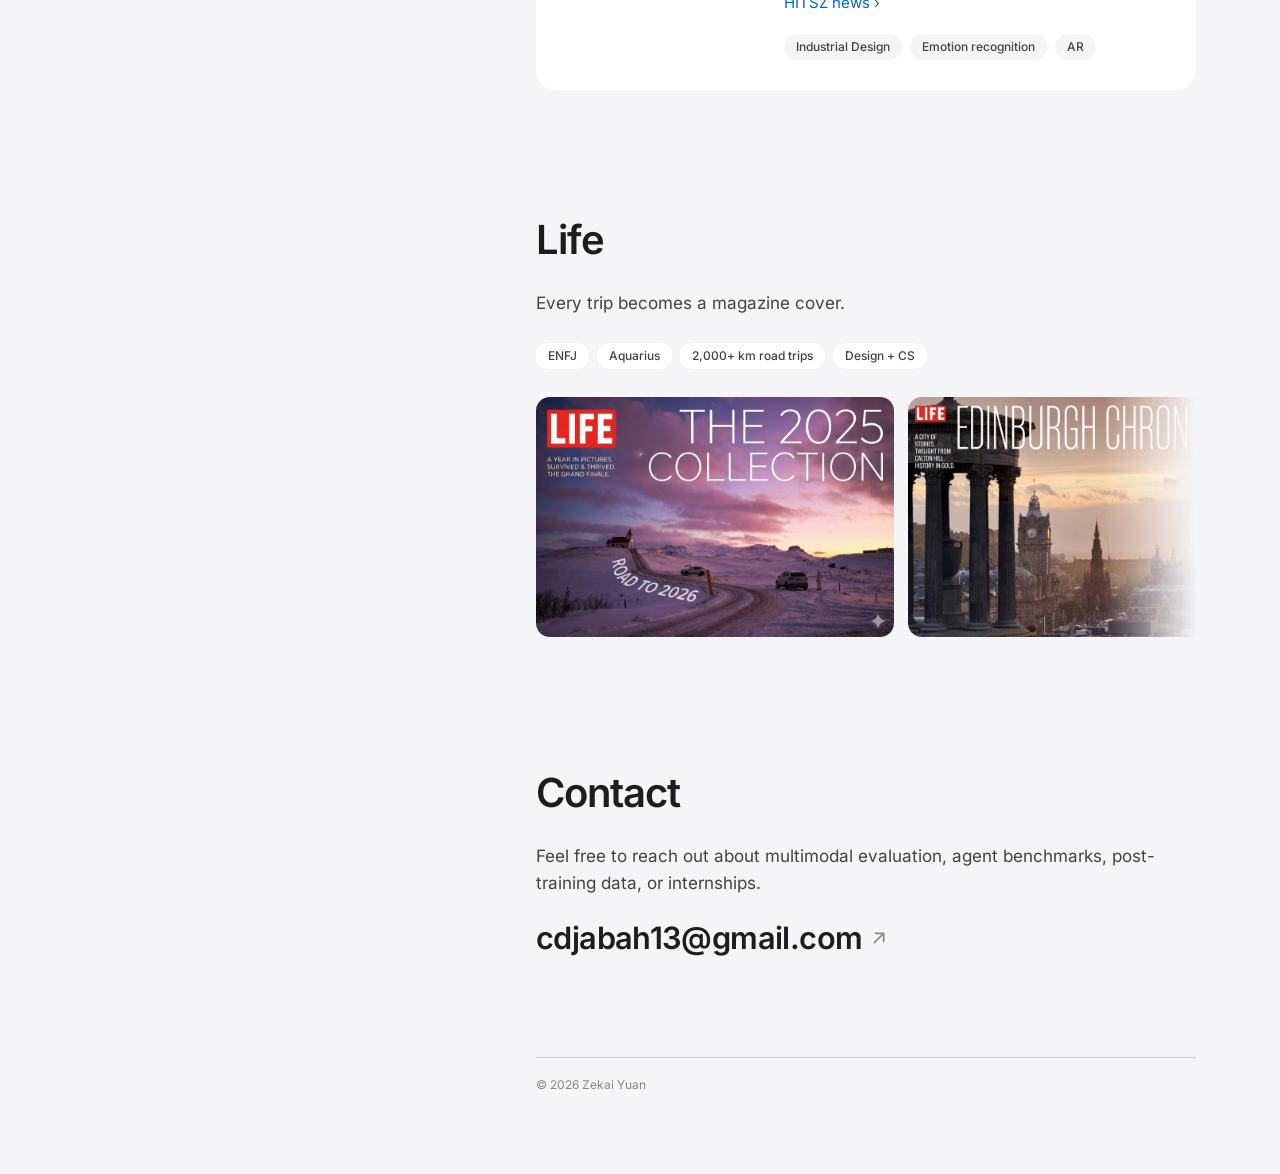
==== commit 76c180cd: "Refine CV and site: drop bottleneck claim, add SFT/RL data and bad-pattern summary Co-authored-by: C" ====
--- a/index.html
+++ b/index.html
@@ -138,7 +138,7 @@
               <div class="card-body">
                 <h3><a href="https://zk-yuan.github.io/spaceact/" target="_blank" rel="noopener">SpaceAct: Benchmarking 3D Spatial and Temporal Reasoning via Closed-Loop Action and Active Perception<svg class="arr" viewBox="0 0 20 20" fill="currentColor" aria-hidden="true"><path fill-rule="evenodd" d="M5.22 14.78a.75.75 0 001.06 0l7.22-7.22v5.69a.75.75 0 001.5 0v-7.5a.75.75 0 00-.75-.75h-7.5a.75.75 0 000 1.5h5.69l-7.22 7.22a.75.75 0 000 1.06z" clip-rule="evenodd"/></svg></a></h3>
                 <p class="card-sub">Chenglong Shi*, <b>Zekai Yuan*</b>, Yue Song, Jon Pu, Will Wu · 2026</p>
-                <p><span class="en">Lego building and mechanical puzzles from first-person RGB, with no coordinates. Each task family scales through difficulty levers, and every instance is verified automatically by exact search or a statics solver. The three leading Western models succeed on <b>70.5%–97.7%</b>; Chinese models on <b>2.3%–38.6%</b>. The bottleneck is estimating 3D geometry from 2D views, not planning.</span><span class="zh">只凭第一人称画面完成乐高搭建与机械解谜，不给坐标。每道母题经难度杠杆扩展，真值由精确搜索或静力学求解器<b>自动验证</b>。海外三家成功率 <b>70.5%–97.7%</b>，国产模型仅 <b>2.3%–38.6%</b>；瓶颈在从二维画面估准三维几何，而非规划。</span></p>
+                <p><span class="en">Lego building and mechanical puzzles from first-person RGB, with no coordinates. Each task family scales through difficulty levers, and every instance is verified automatically by exact search or a statics solver. The three leading Western models succeed on <b>70.5%–97.7%</b>; Chinese models on <b>2.3%–38.6%</b>.</span><span class="zh">只凭第一人称画面完成乐高搭建与机械解谜，不给坐标。每道母题经难度杠杆扩展，真值由精确搜索或静力学求解器<b>自动验证</b>。海外三家成功率 <b>70.5%–97.7%</b>，国产模型仅 <b>2.3%–38.6%</b>。</span></p>
                 <ul class="card-links" aria-label="Related links">
                   <li><a href="https://zk-yuan.github.io/spaceact/" target="_blank" rel="noopener"><span class="en">Project</span><span class="zh">项目页</span></a></li>
                   <li><a href="https://arxiv.org/abs/2610.38405" target="_blank" rel="noopener">arXiv</a></li>
@@ -172,7 +172,7 @@
               <div class="card-body">
                 <h3><a href="tencent.html"><span class="en">Agentic Vision Evaluation · Tencent Hunyuan, Foundation Model Dept.</span><span class="zh">Agentic Vision 方向评测 · 腾讯混元 · 基础模型部</span><svg class="arr" viewBox="0 0 20 20" fill="currentColor" aria-hidden="true"><path fill-rule="evenodd" d="M5.22 14.78a.75.75 0 001.06 0l7.22-7.22v5.69a.75.75 0 001.5 0v-7.5a.75.75 0 00-.75-.75h-7.5a.75.75 0 000 1.5h5.69l-7.22 7.22a.75.75 0 000 1.06z" clip-rule="evenodd"/></svg></a></h3>
                 <ul class="explore">
-                  <li><em class="lbl">EyeBench-HY</em><span class="en">Spatial perception split into <b>12 atomic skills</b> in 5 groups × 3 tiers; parametric generators produce questions with programmatic answers and target weak skills with training data.</span><span class="zh">把空间感知拆成 <b>5 类 12 种原子能力</b> × 3 档难度，参数化生成器批量出题、程序算真值，可针对薄弱能力定向生产训练数据。</span></li>
+                  <li><em class="lbl">EyeBench-HY</em><span class="en">Spatial perception split into <b>12 atomic skills</b> in 5 groups × 3 tiers; parametric generators produce questions with programmatic answers, plus targeted <b>SFT and verifiable-reward RL data</b> for weak skills.</span><span class="zh">把空间感知拆成 <b>5 类 12 种原子能力</b> × 3 档难度，参数化生成器批量出题、程序算真值，按薄弱能力定向生产 <b>SFT 与 RL 可验证奖励数据</b>。</span></li>
                   <li><em class="lbl">Rubric</em><span class="en">The generator reads seven responses at once and every rule must be <b>grounded in at least one</b>; a judge re-ranks each rule and <b>sends it back</b> on disagreement. 80.2% cell agreement (hand-written: 77.8%); 93.9% machine–human agreement.</span><span class="zh">同时看 7 份作答写 Rubric，每条须<b>在至少一份作答中有依据</b>；裁判逐条重打偏序与对错，<b>不一致即打回</b>。逐格一致率 80.2%（人工 77.8%），机评-人评一致率 93.9%。</span></li>
                   <li><em><span class="en">Exploring</span><span class="zh">探索中</span></em><span class="en"><b>AI for Biology:</b> figures and appendices from top journals (e.g. PDB structures) become interactive 3D scenes and costly science questions that agents solve by exploring; the pipeline transfers to other fields.</span><span class="zh"><b>AI for Biology：</b>用顶刊论文的图表与附录（如 PDB 结构）渲染三维模型，合成获取成本高的生物科学题，让智能体在空间中探索作答；pipeline 可迁移到其他学科。</span></li>
                   <li><em class="lbl"><span class="en">Attribution</span><span class="zh">归因算子</span></em><span class="en">Rules give the facts, an LLM gives the diagnosis: 29 rule operators and 14 LLM root-cause types find <b>the turn where the model went wrong</b>, with word-for-word evidence checks and adversarial cross-family review.</span><span class="zh">规则给数、LLM 给话：29 个规则算子 + 14 类 LLM 根因算子定位模型<b>在哪一轮想错</b>，证据逐字核对，异家族模型对抗复核。</span></li>
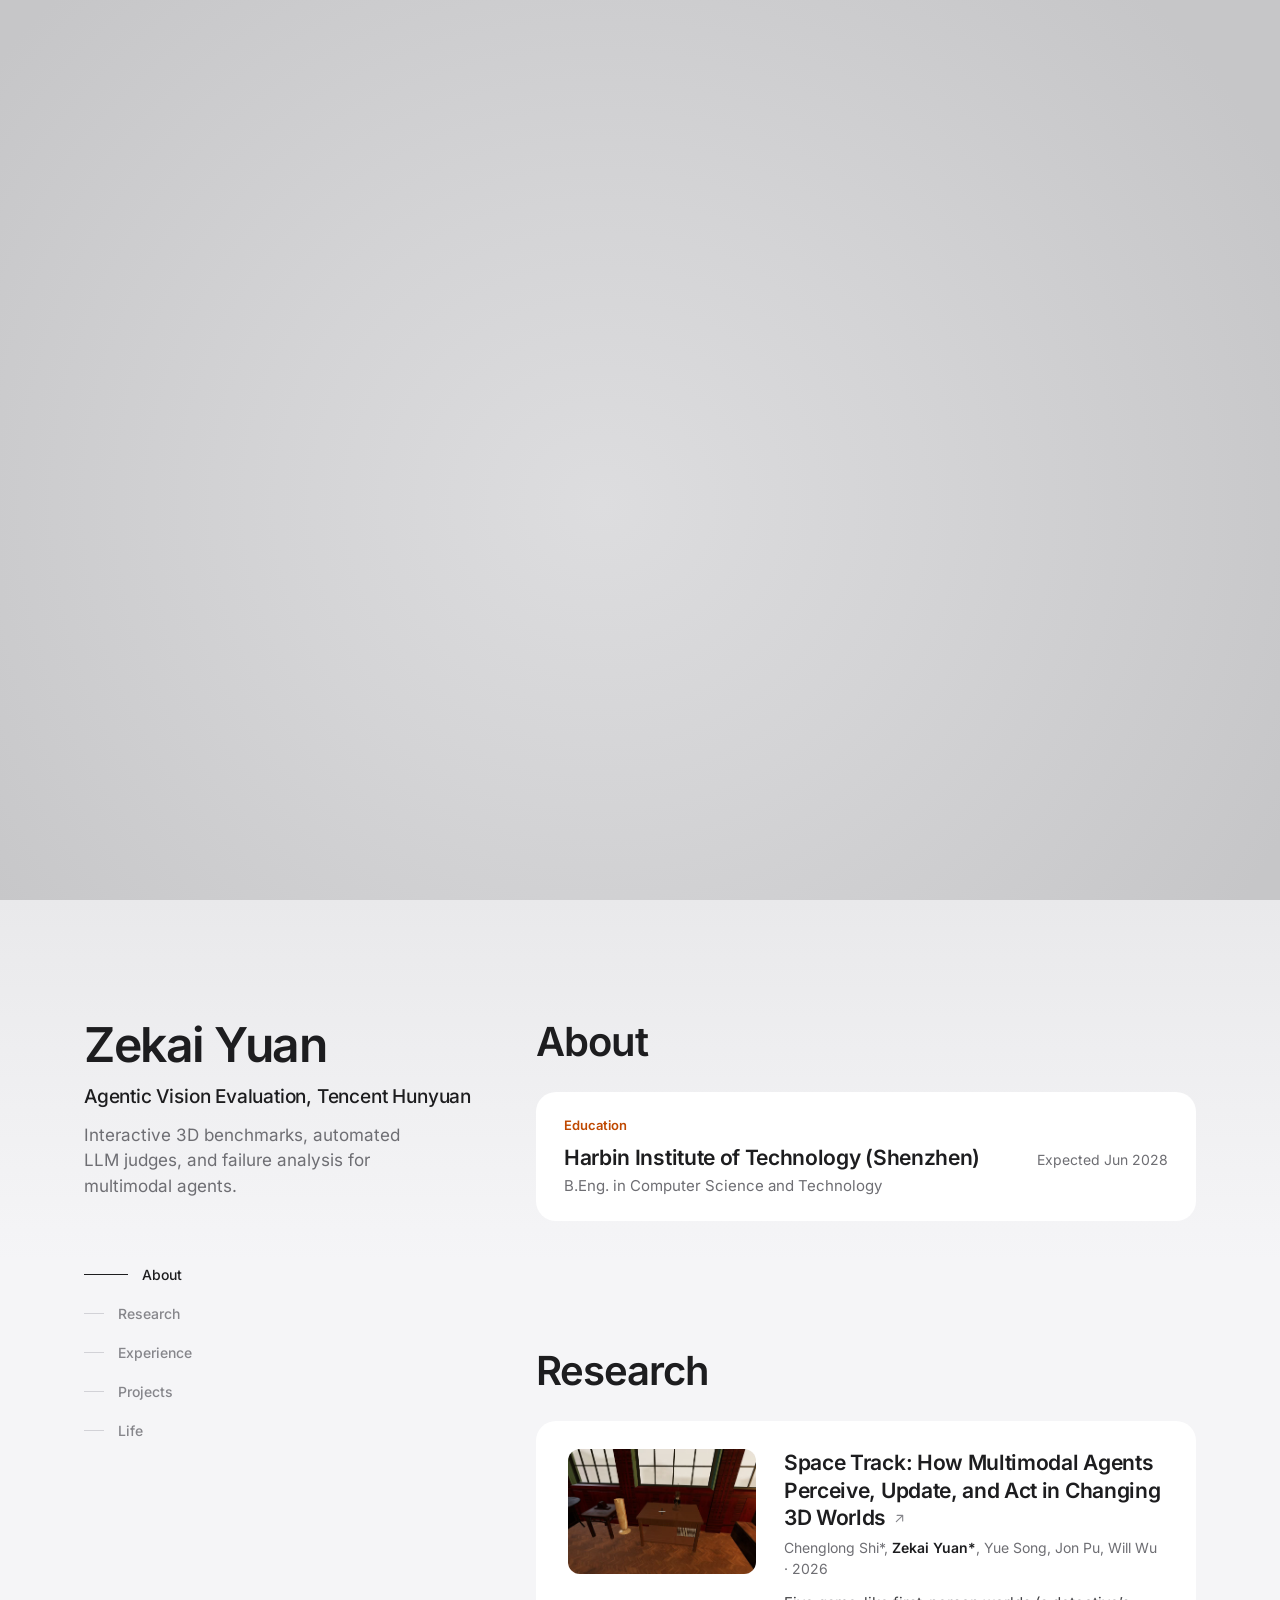
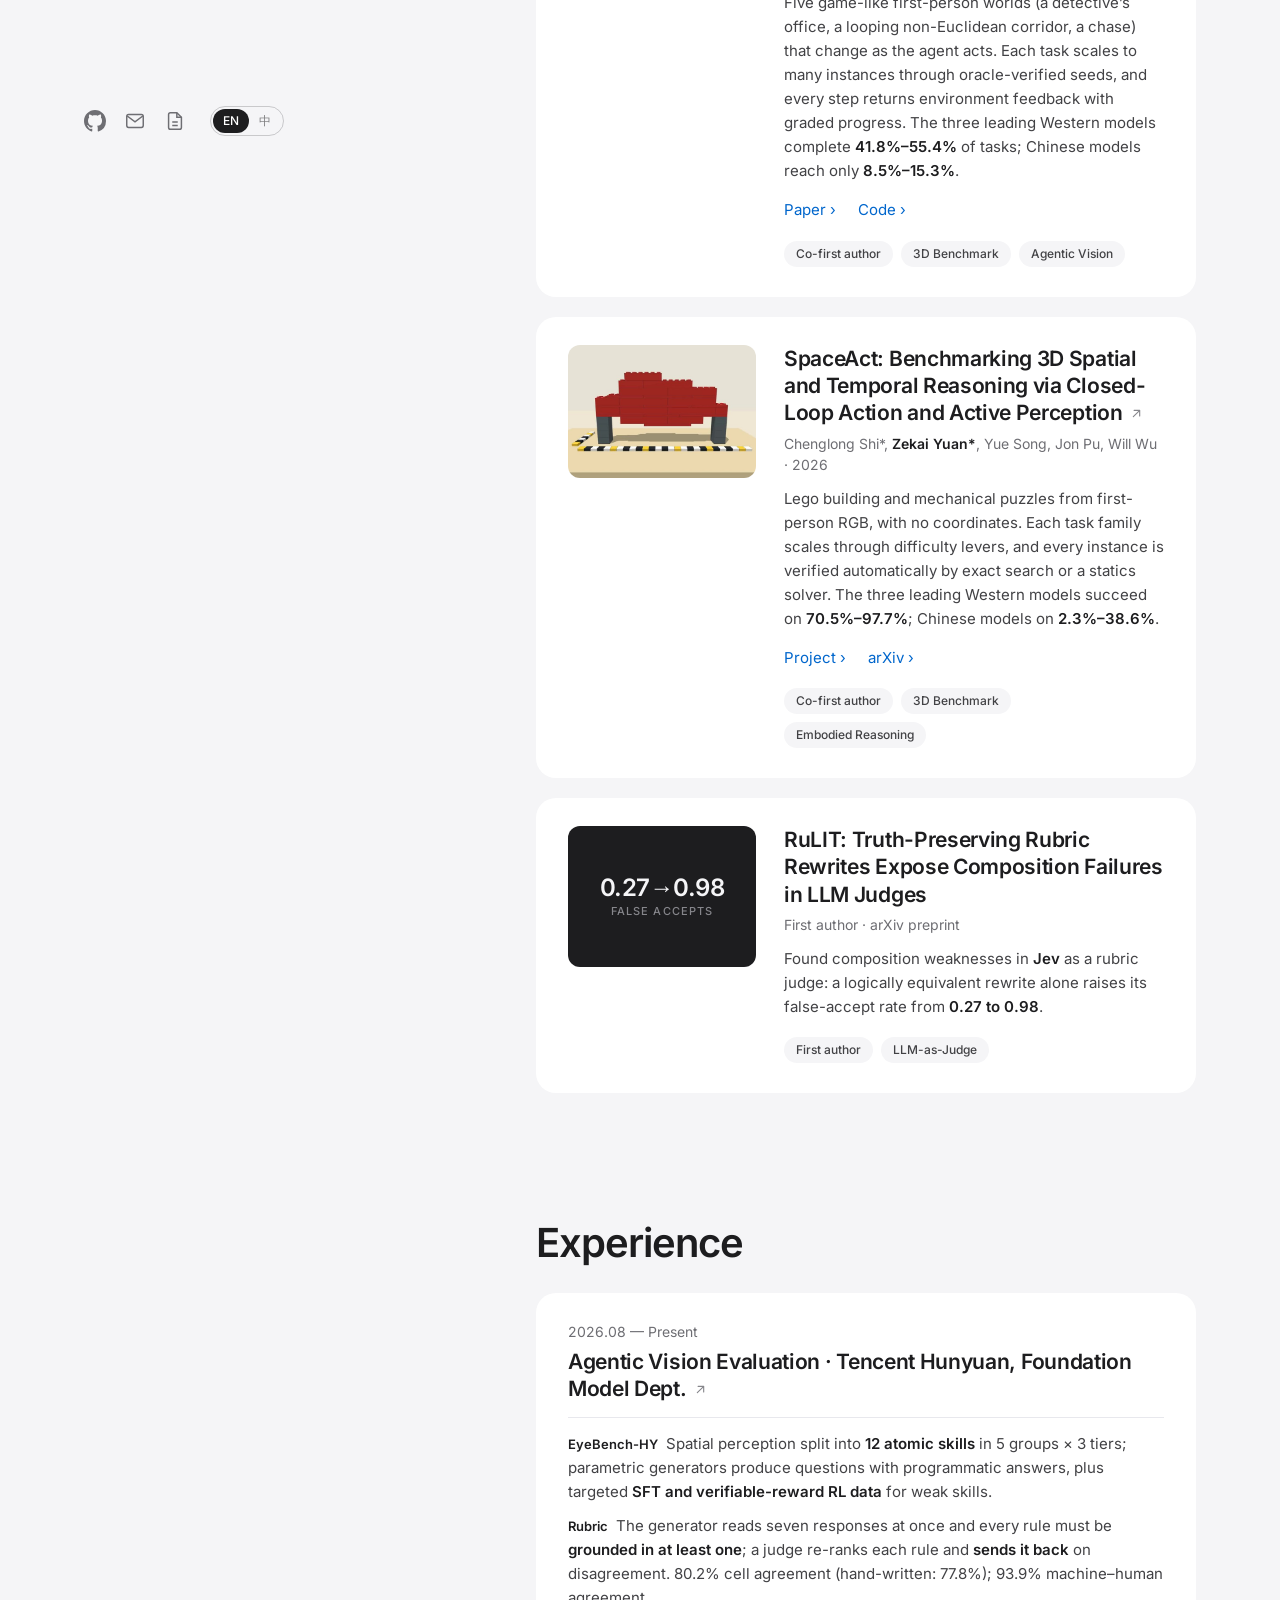
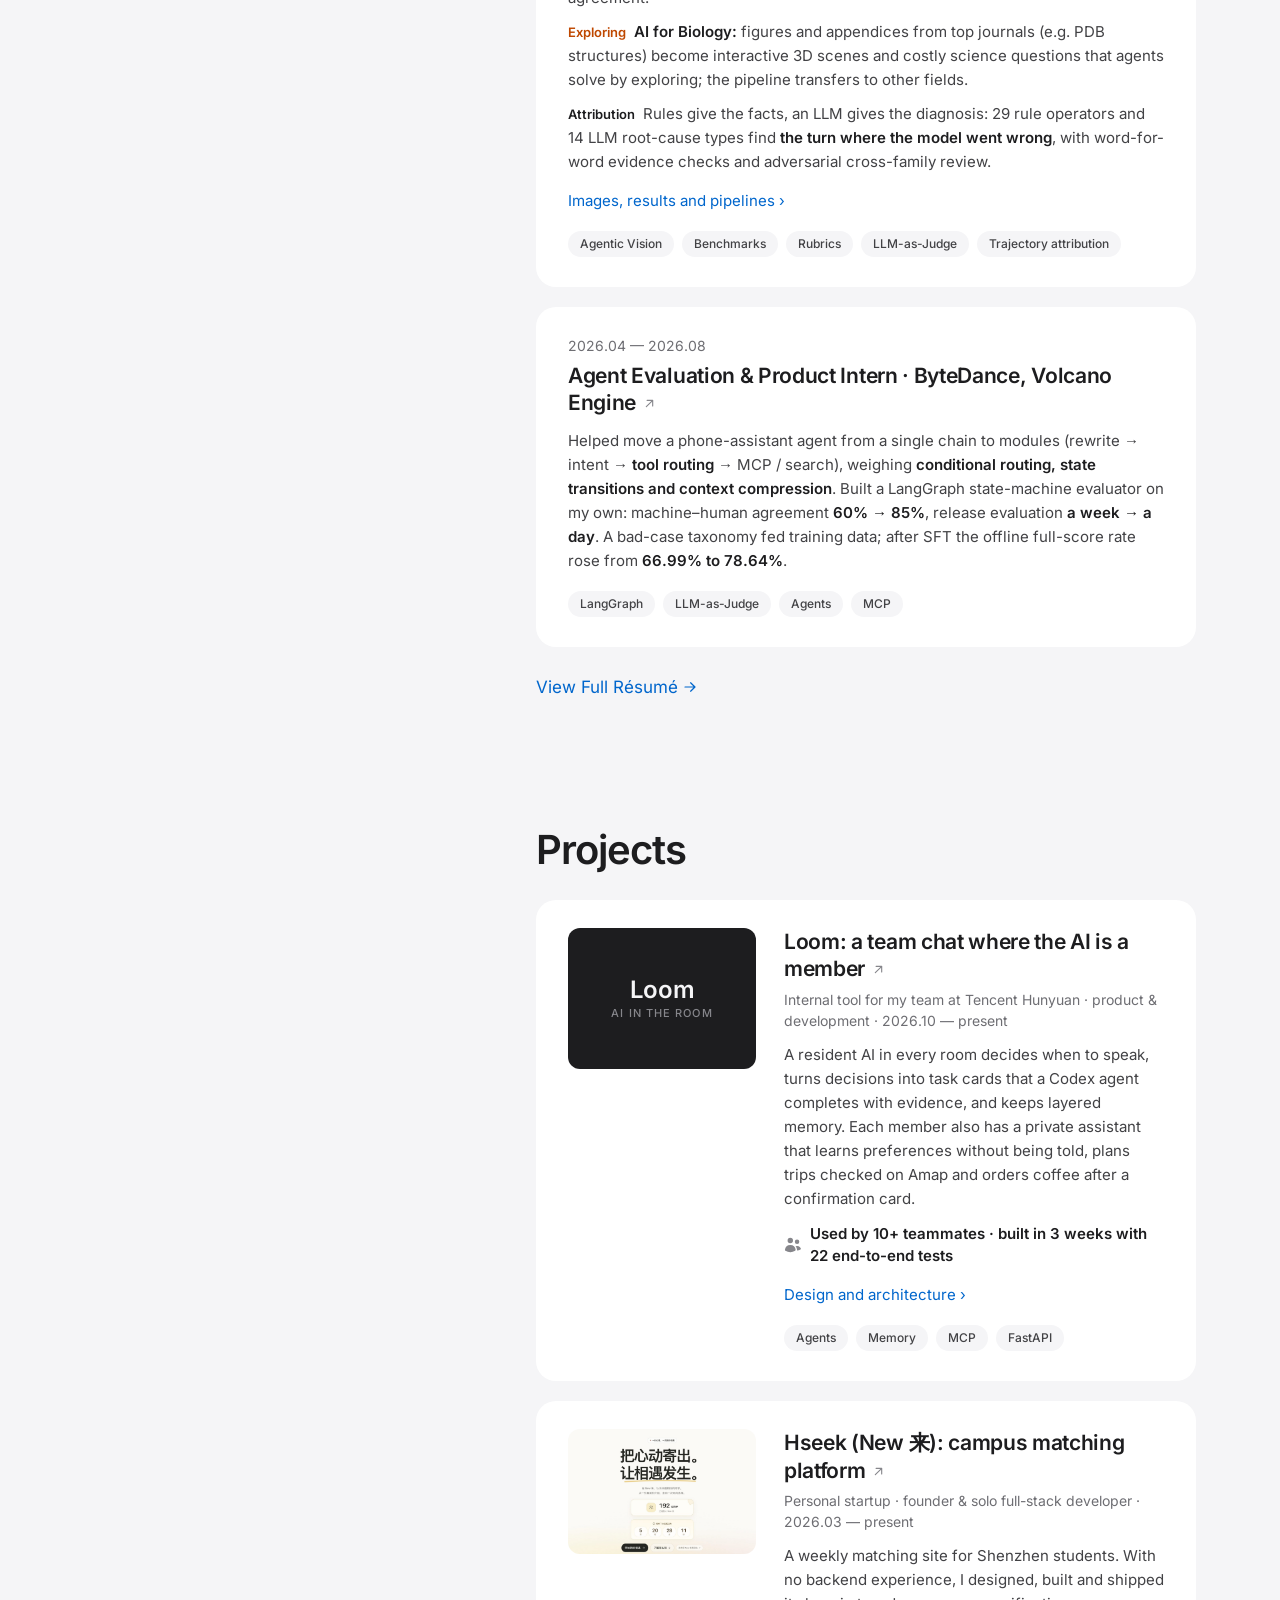
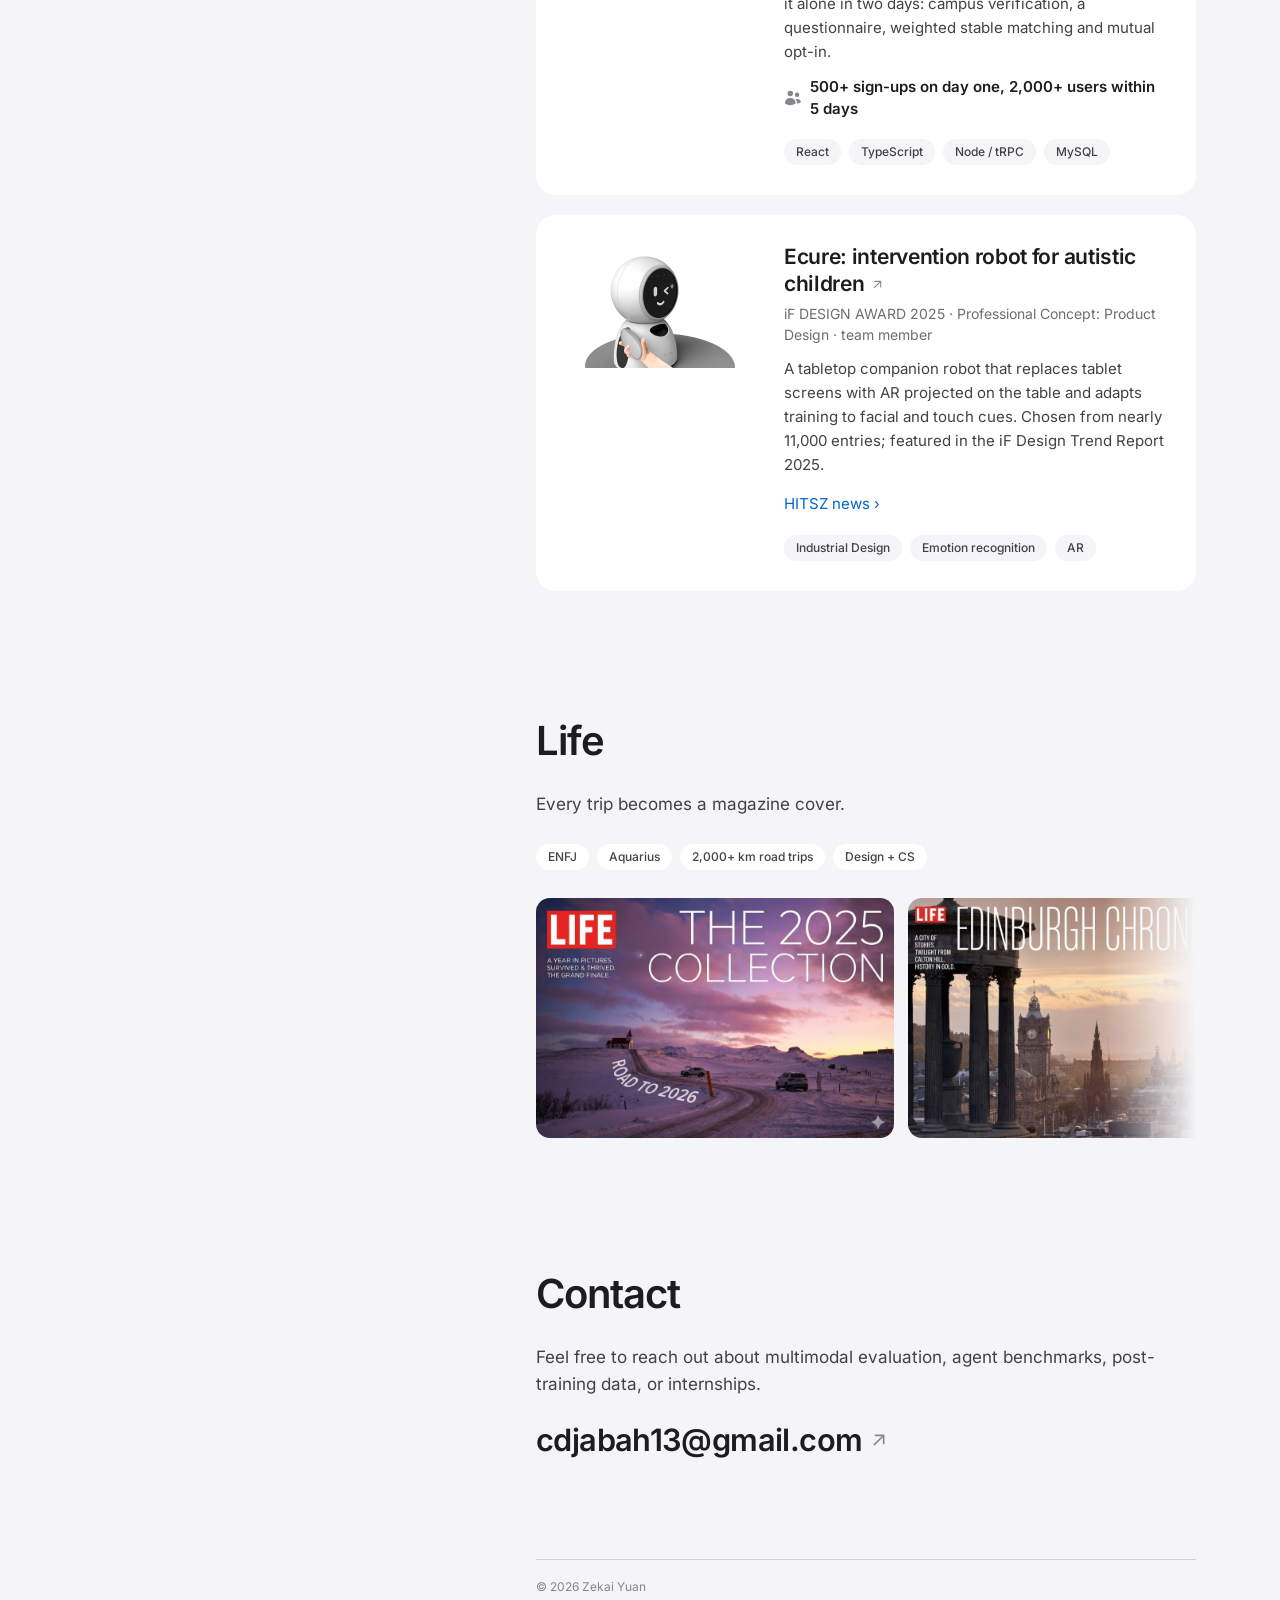
==== commit c223dcc5: "Add Loom: project card on the home page and a detail page Co-authored-by: Cursor <cursoragent@cursor" ====
--- a/index.html
+++ b/index.html
@@ -203,6 +203,19 @@
           <li>
             <div class="card card-media">
               <div class="card-body">
+                <h3><a href="loom.html"><span class="en">Loom: a team chat where the AI is a member</span><span class="zh">Loom：AI 是群成员的团队群聊</span><svg class="arr" viewBox="0 0 20 20" fill="currentColor" aria-hidden="true"><path fill-rule="evenodd" d="M5.22 14.78a.75.75 0 001.06 0l7.22-7.22v5.69a.75.75 0 001.5 0v-7.5a.75.75 0 00-.75-.75h-7.5a.75.75 0 000 1.5h5.69l-7.22 7.22a.75.75 0 000 1.06z" clip-rule="evenodd"/></svg></a></h3>
+                <p class="card-sub"><span class="en">Internal tool for my team at Tencent Hunyuan · product &amp; development · 2026.10 — present</span><span class="zh">混元实习期间为团队搭建的内部工具 · 产品与开发 · 2026.10 至今</span></p>
+                <p><span class="en">A resident AI in every room decides when to speak, turns decisions into task cards that a Codex agent completes with evidence, and keeps layered memory. Each member also has a private assistant that learns preferences without being told, plans trips checked on Amap and orders coffee after a confirmation card.</span><span class="zh">每个群常驻一个 AI：自己判断何时开口，把定下的事提成任务卡交给 Codex 带证据完成，结论沉淀进分层记忆。每人另有一个私人助理：不用说「记住」也会记下偏好，行程逐站用高德核验，点咖啡先出确认卡片。</span></p>
+                <p class="stat"><svg viewBox="0 0 20 20" fill="currentColor" aria-hidden="true"><path d="M7 8a3 3 0 100-6 3 3 0 000 6zM14.5 9a2.5 2.5 0 100-5 2.5 2.5 0 000 5zM1.615 16.428a1.224 1.224 0 01-.569-1.175 6.002 6.002 0 0111.908 0c.058.467-.172.92-.57 1.174A9.953 9.953 0 017 18a9.953 9.953 0 01-5.385-1.572zM14.5 16h-.106c.07-.297.088-.611.048-.933a7.47 7.47 0 00-1.588-3.755 4.502 4.502 0 015.874 2.636.818.818 0 01-.36.98A7.465 7.465 0 0114.5 16z"/></svg><span class="en">Used by 10+ teammates · built in 3 weeks with 22 end-to-end tests</span><span class="zh">10+ 位同事在用 · 3 周开发，22 个端到端测试</span></p>
+                <ul class="card-links" aria-label="Related links"><li><a href="loom.html"><span class="en">Design and architecture</span><span class="zh">查看设计与架构</span></a></li></ul>
+                <ul class="tags" aria-label="Technologies used"><li>Agents</li><li><span class="en">Memory</span><span class="zh">记忆</span></li><li>MCP</li><li>FastAPI</li></ul>
+              </div>
+              <div class="thumb thumb-tile" aria-hidden="true"><span>Loom<small><span class="en">AI in the room</span><span class="zh">AI 是群成员</span></small></span></div>
+            </div>
+          </li>
+          <li>
+            <div class="card card-media">
+              <div class="card-body">
                 <h3><a href="https://hseek.cn" target="_blank" rel="noopener"><span class="en">Hseek (New 来): campus matching platform</span><span class="zh">哈机觅 Hseek（New 来）：校园匹配平台</span><svg class="arr" viewBox="0 0 20 20" fill="currentColor" aria-hidden="true"><path fill-rule="evenodd" d="M5.22 14.78a.75.75 0 001.06 0l7.22-7.22v5.69a.75.75 0 001.5 0v-7.5a.75.75 0 00-.75-.75h-7.5a.75.75 0 000 1.5h5.69l-7.22 7.22a.75.75 0 000 1.06z" clip-rule="evenodd"/></svg></a></h3>
                 <p class="card-sub"><span class="en">Personal startup · founder &amp; solo full-stack developer · 2026.03 — present</span><span class="zh">个人创业项目 · 创始人 / 独立全栈开发 · 2026.03 至今</span></p>
                 <p><span class="en">A weekly matching site for Shenzhen students. With no backend experience, I designed, built and shipped it alone in two days: campus verification, a questionnaire, weighted stable matching and mutual opt-in.</span><span class="zh">面向深圳高校的按周匹配网站。零后端基础，2 天独立完成设计、开发与上线：校园认证、偏好问卷、加权稳定匹配与双向确认。</span></p>
--- a/assets/site.css
+++ b/assets/site.css
@@ -172,6 +172,7 @@
 .thumb-tile { display: grid; place-items: center; background: var(--ink); color: #f5f5f7; }
 .thumb-tile span { font-size: 24px; font-weight: 600; line-height: 1; letter-spacing: -0.02em; text-align: center; }
 .thumb-tile small { display: block; margin-top: 6px; font-size: 11px; font-weight: 500; letter-spacing: 0.1em; text-transform: uppercase; color: var(--ink-4); }
+.thumb-tile small span { font-size: inherit; font-weight: inherit; letter-spacing: inherit; }
 
 .more { display: inline-flex; align-items: center; gap: 4px; margin-top: 28px; font-size: 17px; color: var(--blue); }
 .more svg { width: 16px; height: 16px; transition: transform 0.35s var(--out); }
@@ -288,6 +289,47 @@
 .d-foot .more:hover svg { transform: translateX(-3px); }
 .d-foot p { margin: 0; }
 
+/* ---------- loom mock-ups ---------- */
+.lm-mock { padding: 20px 22px 18px; border-radius: 20px; background: var(--card); font-size: 14px; line-height: 1.5; }
+[data-lang="zh"] .lm-mock { line-height: 1.65; }
+.lm-head { display: flex; align-items: center; gap: 8px; margin: 0 0 16px; padding-bottom: 12px; border-bottom: 1px solid #e8e8ed; font-size: 13px; font-weight: 600; color: var(--ink-2); }
+.lm-head::before { content: ""; width: 8px; height: 8px; border-radius: 50%; background: #34c759; }
+.lm-msg { display: grid; grid-template-columns: 28px minmax(0, 1fr); gap: 10px; margin-top: 12px; }
+.lm-av { display: grid; place-items: center; width: 28px; height: 28px; border-radius: 50%; background: #e8e8ed; color: var(--ink-2); font-size: 12px; font-weight: 600; }
+.lm-av.ai { background: var(--ink); color: #fff; }
+.lm-name { display: block; font-size: 12px; color: var(--ink-4); }
+.lm-bub { display: inline-block; margin-top: 2px; padding: 7px 12px; border-radius: 4px 14px 14px 14px; background: var(--bg); color: var(--ink); }
+.lm-msg.ai .lm-bub { background: #eef4ff; }
+.lm-msg.me { grid-template-columns: minmax(0, 1fr); justify-items: end; }
+.lm-msg.me .lm-bub { border-radius: 14px 4px 14px 14px; background: var(--ink); color: #fff; }
+.lm-chip { display: inline-block; margin-left: 6px; padding: 0 7px; border-radius: 999px; background: #e1ecff; color: var(--blue); font-size: 11px; font-weight: 600; line-height: 18px; }
+.lm-pause { margin: 14px 0 2px; font-size: 12px; text-align: center; color: var(--ink-4); }
+.lm-foot { margin: 14px 0 0; font-size: 12px; color: var(--ink-4); }
+.lm-card { margin-top: 8px; padding: 12px 14px; border: 1px solid var(--line); border-radius: 14px; background: #fff; }
+.lm-card h4 { margin: 0 0 6px; font-size: 13px; font-weight: 600; color: var(--orange); }
+.lm-row { display: flex; justify-content: space-between; gap: 12px; color: var(--ink-2); }
+.lm-row b { font-weight: 600; color: var(--ink); }
+.lm-btns { display: flex; gap: 8px; margin-top: 10px; }
+.lm-btn { padding: 4px 14px; border-radius: 999px; background: var(--bg); color: var(--ink-2); font-size: 12px; font-weight: 600; }
+.lm-btn.go { background: var(--ink); color: #fff; }
+.lm-btn.on { background: var(--ink); color: #fff; }
+.lm-stops { list-style: none; margin: 10px 0 0; padding: 0; }
+.lm-stops li { position: relative; padding: 0 0 12px 18px; }
+.lm-stops li::before { content: ""; position: absolute; left: 3px; top: 7px; width: 7px; height: 7px; border-radius: 50%; background: var(--ink); }
+.lm-stops li:not(:last-child)::after { content: ""; position: absolute; left: 6px; top: 17px; bottom: 0; width: 1px; background: var(--line); }
+.lm-stops b { font-weight: 600; }
+.lm-stops small { display: block; font-size: 12px; color: var(--ink-3); }
+.lm-ok { color: var(--blue); font-weight: 600; }
+.lm-warn { color: var(--orange); font-weight: 600; }
+.lm-cap { margin: 10px 0 0; font-size: 12px; color: var(--ink-4); }
+.lm-ways { list-style: none; margin: 16px 0 0; padding: 0; display: grid; gap: 12px; }
+.lm-ways li { display: grid; grid-template-columns: 6.5em minmax(0, 1fr); gap: 12px; font-size: 14px; line-height: 1.55; color: var(--ink-2); }
+.lm-ways b { font-weight: 600; color: var(--ink); }
+.lm-tree { margin: 16px 0 0; padding: 0; list-style: none; font-size: 14px; line-height: 1.55; color: var(--ink-2); }
+.lm-tree li { display: grid; grid-template-columns: 9.5em minmax(0, 1fr); gap: 12px; padding: 7px 0; border-top: 1px solid #f0f0f3; }
+.lm-tree li:first-child { border-top: 0; }
+.lm-tree code { font-family: ui-monospace, SFMono-Regular, Menlo, monospace; font-size: 13px; color: var(--ink); }
+
 /* ---------- responsive ---------- */
 @media (max-width: 1023px) {
   .wrap { display: block; padding: 80px 40px 0; }
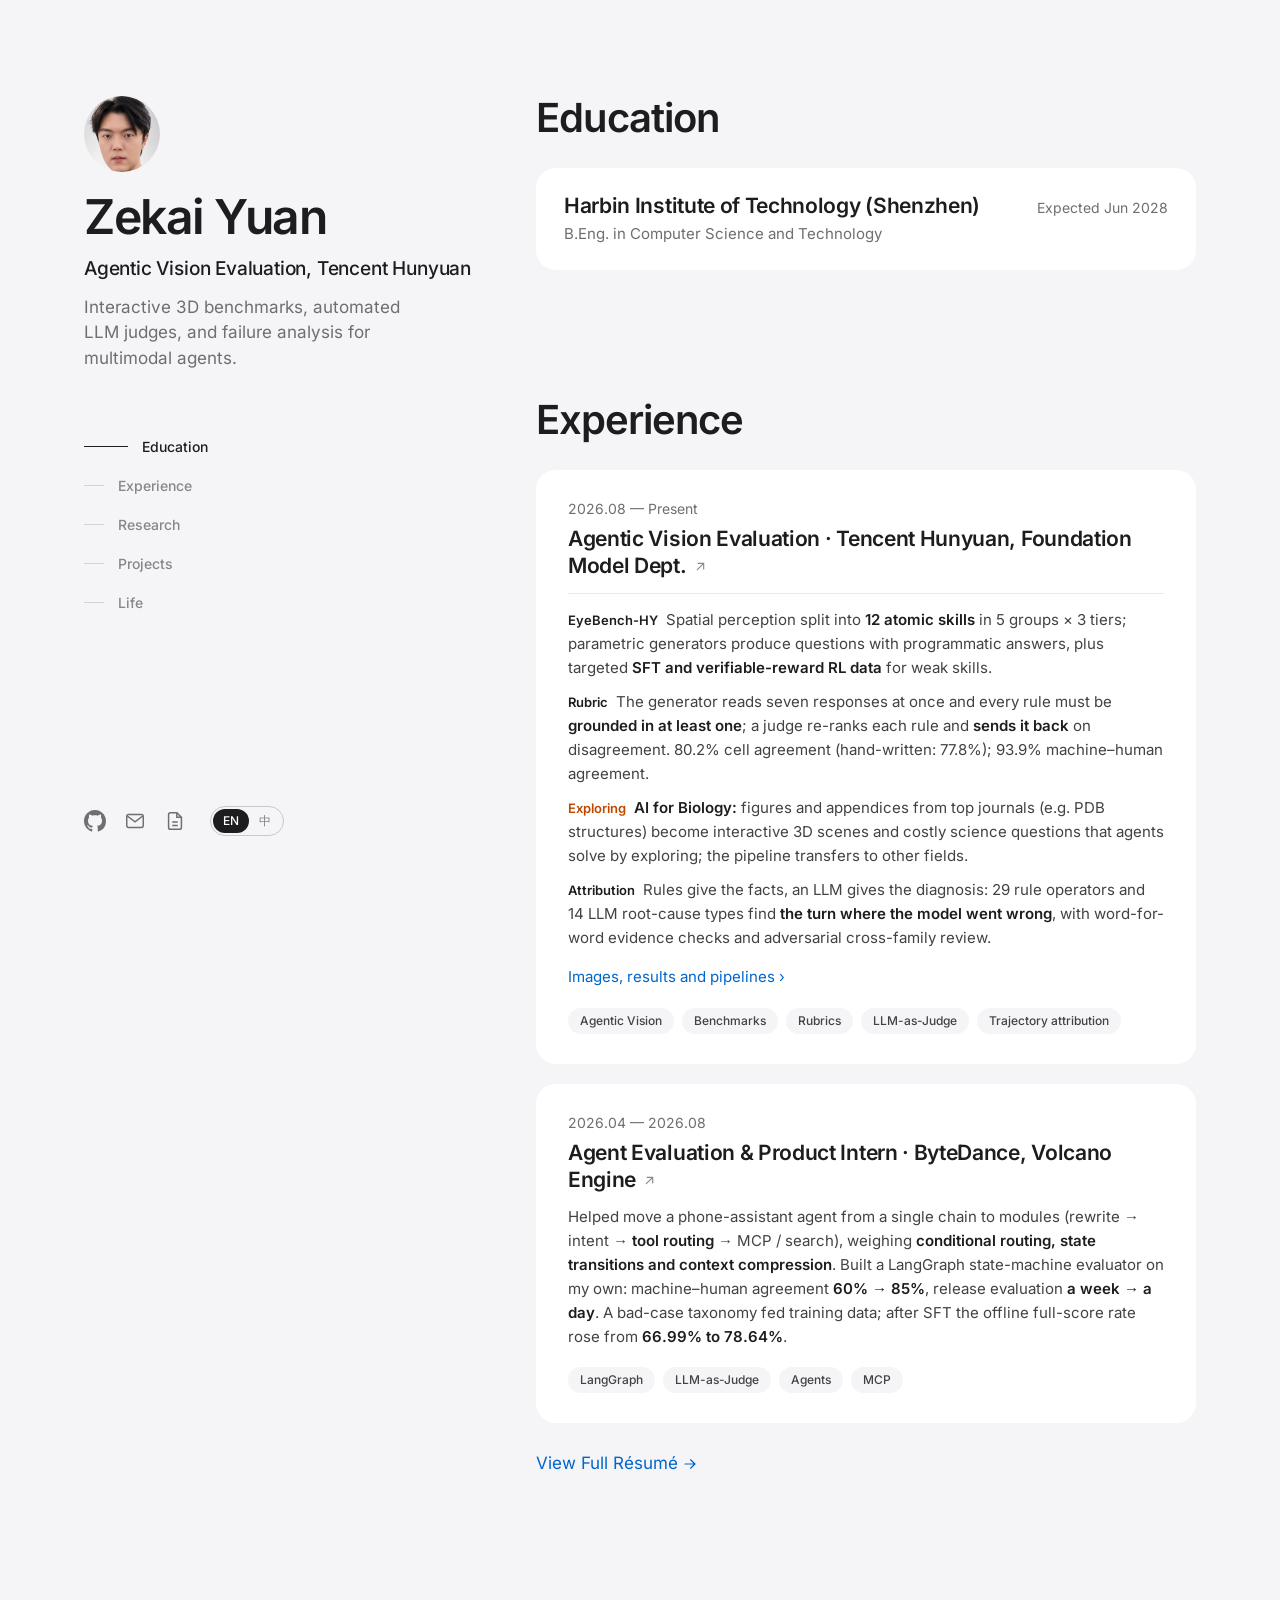
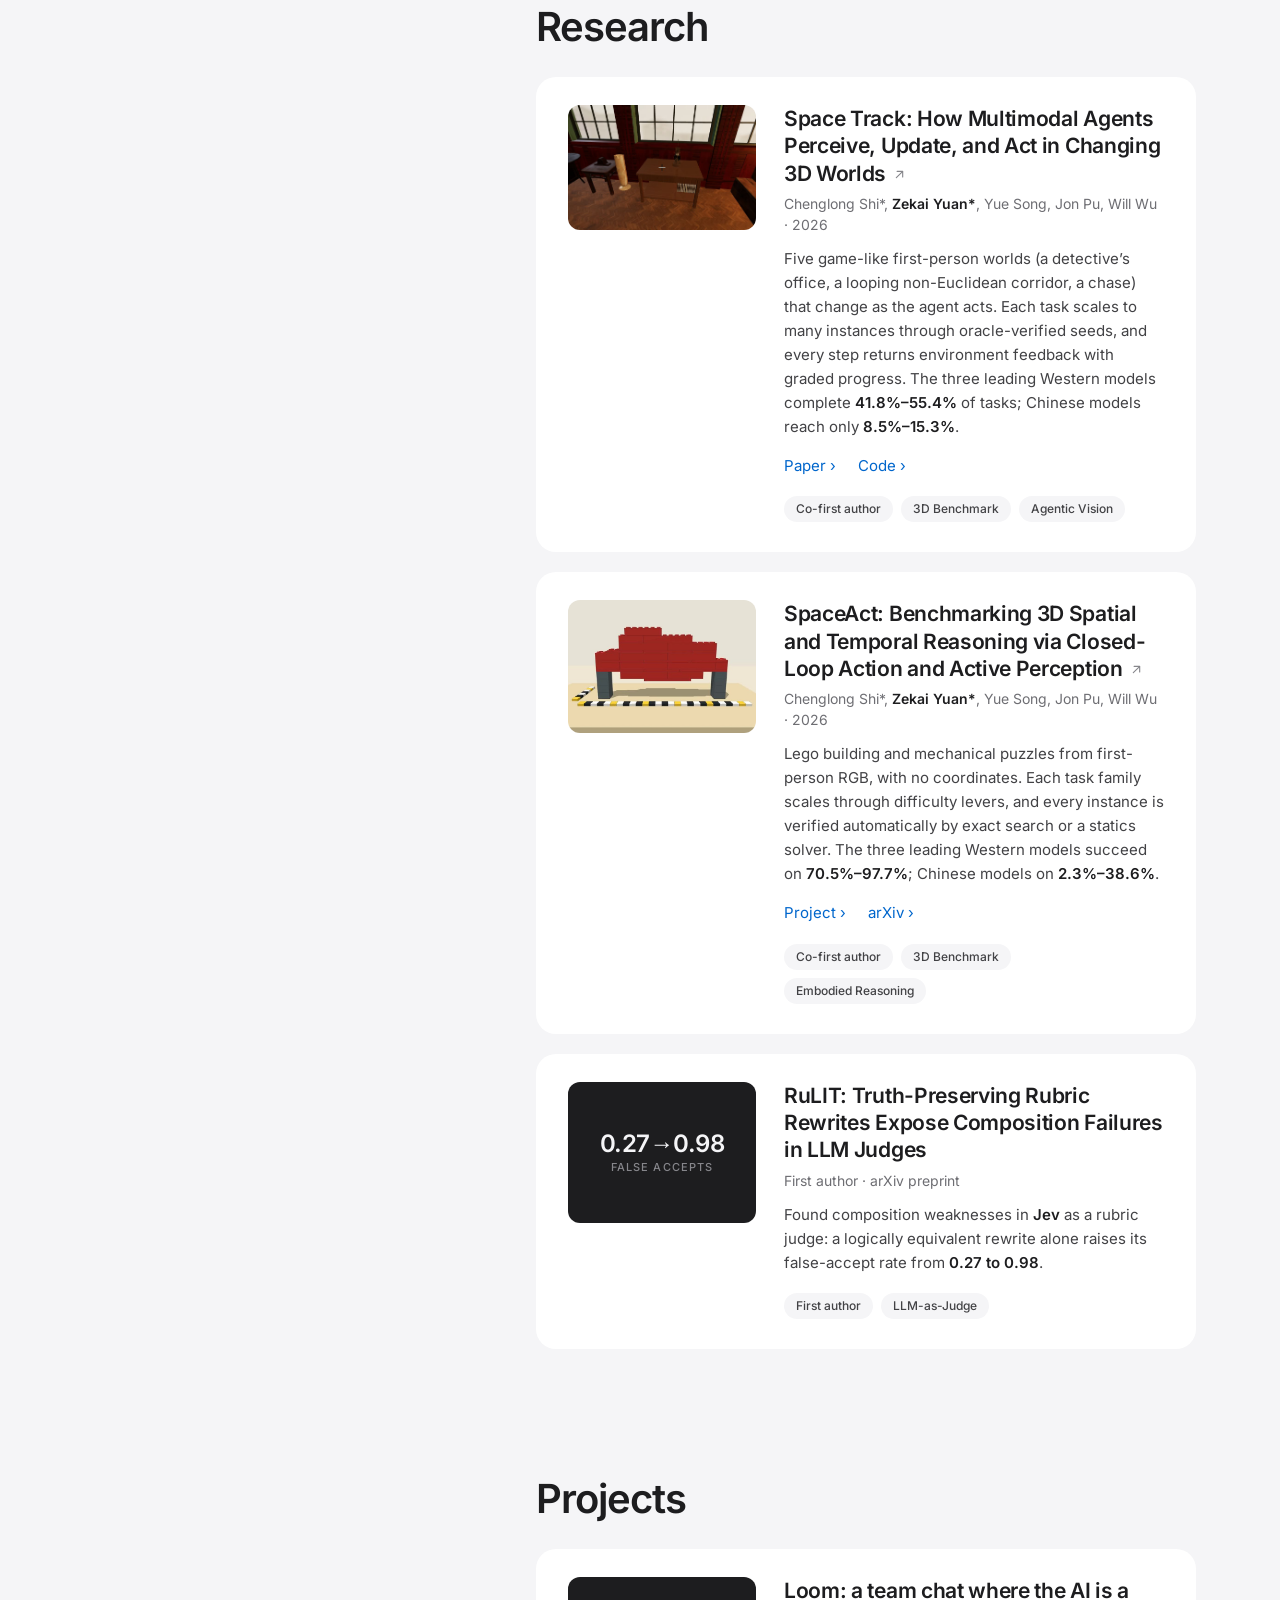
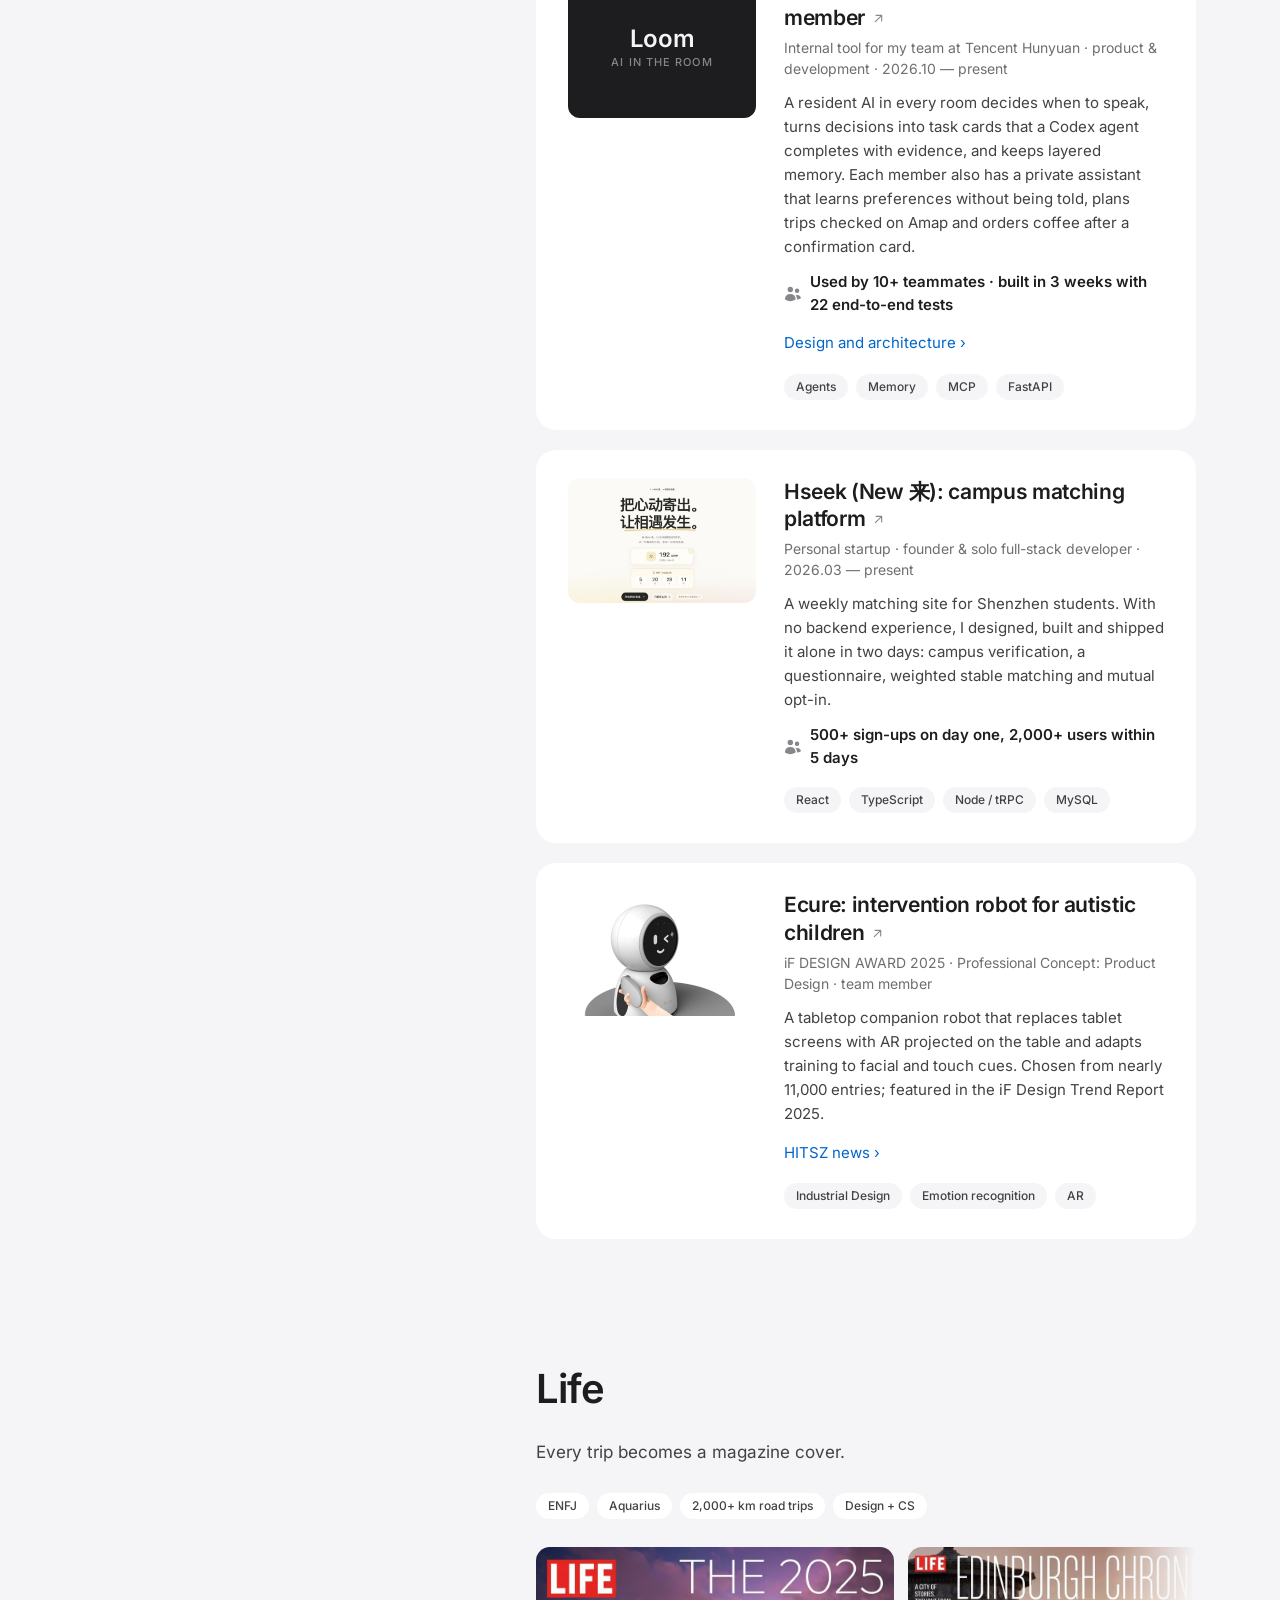
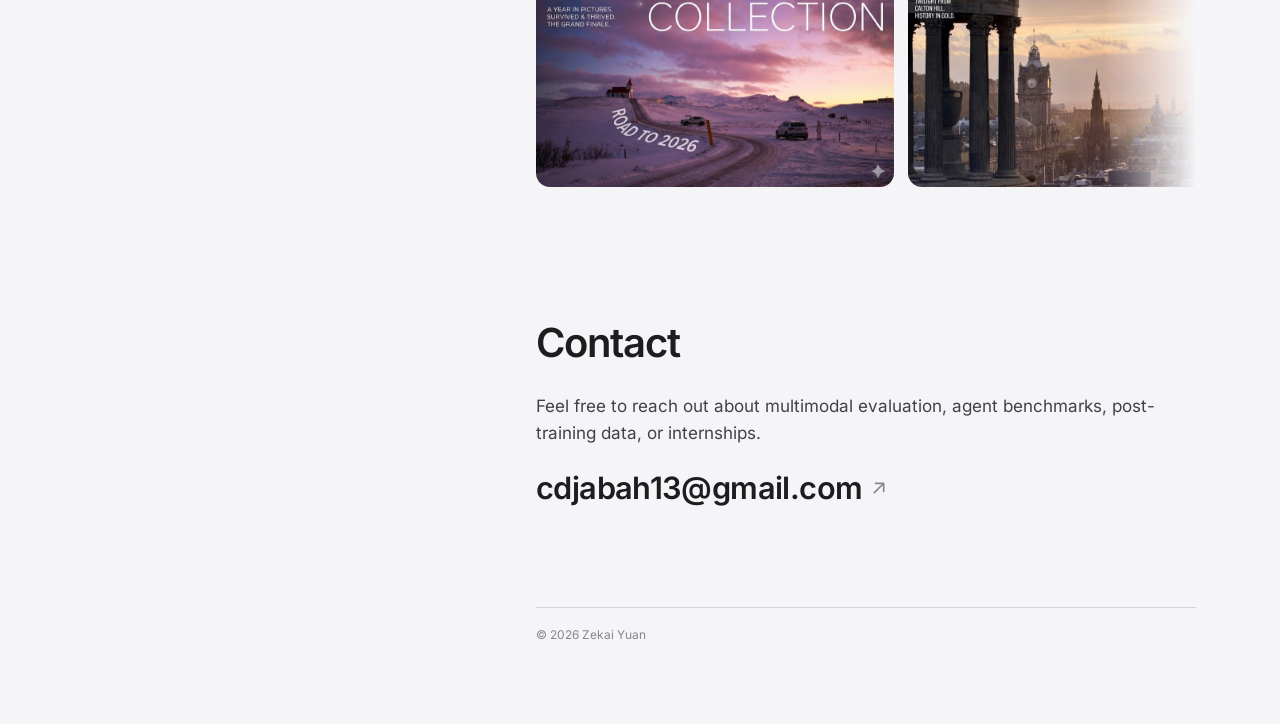
==== commit d69cfb13: "Simplify the home page: no hero or animations, education first, then experience, research and projec" ====
--- a/index.html
+++ b/index.html
@@ -11,7 +11,6 @@
 <meta property="og:url" content="https://zk-yuan.github.io/">
 <meta property="og:image" content="https://zk-yuan.github.io/images/v4/og.jpg">
 <meta name="theme-color" content="#f5f5f7">
-<link rel="preload" href="images/v4/portrait.jpg" as="image">
 <link rel="stylesheet" href="assets/site.css">
 <script>
 (function () {
@@ -22,63 +21,27 @@
     if (!l) l = (navigator.language || '').toLowerCase().indexOf('zh') === 0 ? 'zh' : 'en';
     d.setAttribute('data-lang', l);
     d.lang = l === 'zh' ? 'zh-CN' : 'en';
-    if (sessionStorage.getItem('seen') || matchMedia('(prefers-reduced-motion: reduce)').matches) d.className += ' skip-loader';
-  } catch (e) { d.className += ' skip-loader'; }
+  } catch (e) {}
 })();
 </script>
 </head>
 <body>
 <a class="skip" href="#content"><span class="en">Skip to content</span><span class="zh">跳到正文</span></a>
 
-<div class="loader" aria-hidden="true">
-  <p class="loader-word"><i></i><span><span class="en">Hello</span><span class="zh">你好</span></span></p>
-  <div class="loader-curve"></div>
-</div>
-
-<!-- ============ HERO ============ -->
-<header class="hero" id="top">
-  <nav class="hero-nav" aria-label="Primary">
-    <a class="hero-logo" href="#top" aria-label="Zekai Yuan, back to top"><span>©</span><span class="roll"><span>Zekai Yuan</span><span>苑泽楷</span></span></a>
-    <div class="hero-links">
-      <a href="#about"><span class="en">About</span><span class="zh">关于</span></a>
-      <a href="#experience"><span class="en">Experience</span><span class="zh">经历</span></a>
-      <a href="#projects"><span class="en">Projects</span><span class="zh">作品</span></a>
-      <a href="#contact"><span class="en">Contact</span><span class="zh">联系</span></a>
-      <span class="lang" role="group" aria-label="Language">
-        <button type="button" data-lang-btn="en" aria-pressed="true">EN</button>
-        <button type="button" data-lang-btn="zh" aria-pressed="false">中</button>
-      </span>
-      <a class="hero-cv" href="assets/zekai-yuan-cv.pdf" target="_blank" rel="noopener">CV ↗</a>
-    </div>
-  </nav>
-
-  <div class="hero-figure"><img src="images/v4/portrait.jpg" width="853" height="1024" alt="Portrait of Zekai Yuan in a black sweater against a light grey background" fetchpriority="high"></div>
-
-  <div class="hero-loc">
-    <p><span class="en">Based<br>in Shenzhen,<br>China</span><span class="zh">坐标<br>中国 · 深圳</span></p>
-    <span class="globe" aria-hidden="true">
-      <svg viewBox="0 0 32 32" fill="none" stroke="currentColor" stroke-width="1.3"><circle cx="16" cy="16" r="13"/><path d="M3 16h26M5.2 9.5h21.6M5.2 22.5h21.6"/><ellipse class="mer" cx="16" cy="16" rx="13" ry="13"/><ellipse class="mer" cx="16" cy="16" rx="13" ry="13"/><ellipse class="mer" cx="16" cy="16" rx="13" ry="13"/></svg>
-    </span>
-  </div>
-
-  <div class="hero-name" aria-hidden="true"><div class="hero-track"><span>Zekai Yuan — 苑泽楷 —&nbsp;</span><span>Zekai Yuan — 苑泽楷 —&nbsp;</span></div></div>
-  <h1 class="sr-only">Zekai Yuan 苑泽楷</h1>
-</header>
-
-<!-- ============ RESUME ============ -->
-<div class="page">
+<div class="page" id="top">
   <div class="wrap">
 
     <aside class="side">
       <div>
-        <h2 class="side-name"><a href="#top"><span class="en">Zekai Yuan</span><span class="zh">苑泽楷</span></a></h2>
+        <img class="side-avatar" src="images/v4/avatar.jpg" width="240" height="240" alt="Portrait of Zekai Yuan">
+        <h1 class="side-name"><a href="#top"><span class="en">Zekai Yuan</span><span class="zh">苑泽楷</span></a></h1>
         <p class="side-role"><span class="en">Agentic Vision Evaluation, Tencent Hunyuan</span><span class="zh">腾讯混元 · 基础模型部 · Agentic Vision 方向评测</span></p>
         <p class="side-tag"><span class="en">Interactive 3D benchmarks, automated LLM judges, and failure analysis for multimodal agents.</span><span class="zh">做多模态与智能体评测：交互式三维环境、自动判分链路与失败轨迹归因。</span></p>
         <nav class="side-nav" aria-label="In-page jump links">
           <ul>
-            <li><a href="#about"><span class="ind"></span><span class="txt"><span class="en">About</span><span class="zh">关于</span></span></a></li>
+            <li><a href="#about"><span class="ind"></span><span class="txt"><span class="en">Education</span><span class="zh">教育</span></span></a></li>
+            <li><a href="#experience"><span class="ind"></span><span class="txt"><span class="en">Experience</span><span class="zh">经历</span></span></a></li>
             <li><a href="#research"><span class="ind"></span><span class="txt"><span class="en">Research</span><span class="zh">研究</span></span></a></li>
-            <li><a href="#experience"><span class="ind"></span><span class="txt"><span class="en">Experience</span><span class="zh">经历</span></span></a></li>
             <li><a href="#projects"><span class="ind"></span><span class="txt"><span class="en">Projects</span><span class="zh">作品</span></span></a></li>
             <li><a href="#life"><span class="ind"></span><span class="txt"><span class="en">Life</span><span class="zh">生活</span></span></a></li>
           </ul>
@@ -100,10 +63,9 @@
     <main class="content" id="content">
 
       <!-- About -->
-      <section id="about" class="sec" aria-label="About me">
-        <div class="sec-h"><h2><span class="en">About</span><span class="zh">关于</span></h2></div>
+      <section id="about" class="sec" aria-label="Education">
+        <div class="sec-h"><h2><span class="en">Education</span><span class="zh">教育背景</span></h2></div>
         <div class="edu">
-          <p class="edu-label"><span class="en">Education</span><span class="zh">教育背景</span></p>
           <div class="edu-row">
             <div>
               <h3><span class="en">Harbin Institute of Technology (Shenzhen)</span><span class="zh">哈尔滨工业大学（深圳）</span></h3>
@@ -112,6 +74,40 @@
             <p class="edu-date"><span class="en">Expected Jun 2028</span><span class="zh">预计 2028.06 毕业</span></p>
           </div>
         </div>
+      </section>
+
+      <!-- Experience -->
+      <section id="experience" class="sec" aria-label="Work experience">
+        <div class="sec-h"><h2><span class="en">Experience</span><span class="zh">经历</span></h2></div>
+        <ol class="list">
+          <li>
+            <div class="card">
+              <p class="card-date">2026.08 — <span class="en">Present</span><span class="zh">至今</span></p>
+              <div class="card-body">
+                <h3><a href="tencent.html"><span class="en">Agentic Vision Evaluation · Tencent Hunyuan, Foundation Model Dept.</span><span class="zh">Agentic Vision 方向评测 · 腾讯混元 · 基础模型部</span><svg class="arr" viewBox="0 0 20 20" fill="currentColor" aria-hidden="true"><path fill-rule="evenodd" d="M5.22 14.78a.75.75 0 001.06 0l7.22-7.22v5.69a.75.75 0 001.5 0v-7.5a.75.75 0 00-.75-.75h-7.5a.75.75 0 000 1.5h5.69l-7.22 7.22a.75.75 0 000 1.06z" clip-rule="evenodd"/></svg></a></h3>
+                <ul class="explore">
+                  <li><em class="lbl">EyeBench-HY</em><span class="en">Spatial perception split into <b>12 atomic skills</b> in 5 groups × 3 tiers; parametric generators produce questions with programmatic answers, plus targeted <b>SFT and verifiable-reward RL data</b> for weak skills.</span><span class="zh">把空间感知拆成 <b>5 类 12 种原子能力</b> × 3 档难度，参数化生成器批量出题、程序算真值，按薄弱能力定向生产 <b>SFT 与 RL 可验证奖励数据</b>。</span></li>
+                  <li><em class="lbl">Rubric</em><span class="en">The generator reads seven responses at once and every rule must be <b>grounded in at least one</b>; a judge re-ranks each rule and <b>sends it back</b> on disagreement. 80.2% cell agreement (hand-written: 77.8%); 93.9% machine–human agreement.</span><span class="zh">同时看 7 份作答写 Rubric，每条须<b>在至少一份作答中有依据</b>；裁判逐条重打偏序与对错，<b>不一致即打回</b>。逐格一致率 80.2%（人工 77.8%），机评-人评一致率 93.9%。</span></li>
+                  <li><em><span class="en">Exploring</span><span class="zh">探索中</span></em><span class="en"><b>AI for Biology:</b> figures and appendices from top journals (e.g. PDB structures) become interactive 3D scenes and costly science questions that agents solve by exploring; the pipeline transfers to other fields.</span><span class="zh"><b>AI for Biology：</b>用顶刊论文的图表与附录（如 PDB 结构）渲染三维模型，合成获取成本高的生物科学题，让智能体在空间中探索作答；pipeline 可迁移到其他学科。</span></li>
+                  <li><em class="lbl"><span class="en">Attribution</span><span class="zh">归因算子</span></em><span class="en">Rules give the facts, an LLM gives the diagnosis: 29 rule operators and 14 LLM root-cause types find <b>the turn where the model went wrong</b>, with word-for-word evidence checks and adversarial cross-family review.</span><span class="zh">规则给数、LLM 给话：29 个规则算子 + 14 类 LLM 根因算子定位模型<b>在哪一轮想错</b>，证据逐字核对，异家族模型对抗复核。</span></li>
+                </ul>
+                <ul class="card-links" aria-label="Related links"><li><a href="tencent.html"><span class="en">Images, results and pipelines</span><span class="zh">查看图片、结果与链路结构</span></a></li></ul>
+                <ul class="tags" aria-label="Technologies used"><li>Agentic Vision</li><li>Benchmarks</li><li>Rubrics</li><li>LLM-as-Judge</li><li><span class="en">Trajectory attribution</span><span class="zh">轨迹归因</span></li></ul>
+              </div>
+            </div>
+          </li>
+          <li>
+            <div class="card">
+              <p class="card-date">2026.04 — 2026.08</p>
+              <div class="card-body">
+                <h3><a href="bytedance-detail.html"><span class="en">Agent Evaluation &amp; Product Intern · ByteDance, Volcano Engine</span><span class="zh">Agent 评测/产品实习 · 字节跳动 · 火山引擎</span><svg class="arr" viewBox="0 0 20 20" fill="currentColor" aria-hidden="true"><path fill-rule="evenodd" d="M5.22 14.78a.75.75 0 001.06 0l7.22-7.22v5.69a.75.75 0 001.5 0v-7.5a.75.75 0 00-.75-.75h-7.5a.75.75 0 000 1.5h5.69l-7.22 7.22a.75.75 0 000 1.06z" clip-rule="evenodd"/></svg></a></h3>
+                <p><span class="en">Helped move a phone-assistant agent from a single chain to modules (rewrite → intent → <b>tool routing</b> → MCP / search), weighing <b>conditional routing, state transitions and context compression</b>. Built a LangGraph state-machine evaluator on my own: machine–human agreement <b>60% → 85%</b>, release evaluation <b>a week → a day</b>. A bad-case taxonomy fed training data; after SFT the offline full-score rate rose from <b>66.99% to 78.64%</b>.</span><span class="zh">参与手机助手 Agent 从单链路转向模块化（改写 → 意图 → <b>工具路由</b> → MCP / 搜索），权衡<b>条件路由、状态流转与上下文压缩</b>。基于 LangGraph 独立搭建状态机评测，机评-人评一致率 <b>60% → 85%</b>，评测周期<b>一周 → 一天</b>；Bad Case 分型 → 精标 → 训练数据，配合 SFT 后满分率 <b>66.99% → 78.64%</b>。</span></p>
+                <ul class="tags" aria-label="Technologies used"><li>LangGraph</li><li>LLM-as-Judge</li><li>Agents</li><li>MCP</li></ul>
+              </div>
+            </div>
+          </li>
+        </ol>
+        <a class="more" href="assets/zekai-yuan-cv.pdf" target="_blank" rel="noopener"><span class="u"><span class="en">View Full Résumé</span><span class="zh">查看完整简历</span></span><svg viewBox="0 0 20 20" fill="currentColor" aria-hidden="true"><path fill-rule="evenodd" d="M3 10a.75.75 0 01.75-.75h10.638L10.23 5.29a.75.75 0 111.04-1.08l5.5 5.25a.75.75 0 010 1.08l-5.5 5.25a.75.75 0 11-1.04-1.08l4.158-3.96H3.75A.75.75 0 013 10z" clip-rule="evenodd"/></svg></a>
       </section>
 
       <!-- Research -->
@@ -160,40 +156,6 @@
             </div>
           </li>
         </ul>
-      </section>
-
-      <!-- Experience -->
-      <section id="experience" class="sec" aria-label="Work experience">
-        <div class="sec-h"><h2><span class="en">Experience</span><span class="zh">经历</span></h2></div>
-        <ol class="list">
-          <li>
-            <div class="card">
-              <p class="card-date">2026.08 — <span class="en">Present</span><span class="zh">至今</span></p>
-              <div class="card-body">
-                <h3><a href="tencent.html"><span class="en">Agentic Vision Evaluation · Tencent Hunyuan, Foundation Model Dept.</span><span class="zh">Agentic Vision 方向评测 · 腾讯混元 · 基础模型部</span><svg class="arr" viewBox="0 0 20 20" fill="currentColor" aria-hidden="true"><path fill-rule="evenodd" d="M5.22 14.78a.75.75 0 001.06 0l7.22-7.22v5.69a.75.75 0 001.5 0v-7.5a.75.75 0 00-.75-.75h-7.5a.75.75 0 000 1.5h5.69l-7.22 7.22a.75.75 0 000 1.06z" clip-rule="evenodd"/></svg></a></h3>
-                <ul class="explore">
-                  <li><em class="lbl">EyeBench-HY</em><span class="en">Spatial perception split into <b>12 atomic skills</b> in 5 groups × 3 tiers; parametric generators produce questions with programmatic answers, plus targeted <b>SFT and verifiable-reward RL data</b> for weak skills.</span><span class="zh">把空间感知拆成 <b>5 类 12 种原子能力</b> × 3 档难度，参数化生成器批量出题、程序算真值，按薄弱能力定向生产 <b>SFT 与 RL 可验证奖励数据</b>。</span></li>
-                  <li><em class="lbl">Rubric</em><span class="en">The generator reads seven responses at once and every rule must be <b>grounded in at least one</b>; a judge re-ranks each rule and <b>sends it back</b> on disagreement. 80.2% cell agreement (hand-written: 77.8%); 93.9% machine–human agreement.</span><span class="zh">同时看 7 份作答写 Rubric，每条须<b>在至少一份作答中有依据</b>；裁判逐条重打偏序与对错，<b>不一致即打回</b>。逐格一致率 80.2%（人工 77.8%），机评-人评一致率 93.9%。</span></li>
-                  <li><em><span class="en">Exploring</span><span class="zh">探索中</span></em><span class="en"><b>AI for Biology:</b> figures and appendices from top journals (e.g. PDB structures) become interactive 3D scenes and costly science questions that agents solve by exploring; the pipeline transfers to other fields.</span><span class="zh"><b>AI for Biology：</b>用顶刊论文的图表与附录（如 PDB 结构）渲染三维模型，合成获取成本高的生物科学题，让智能体在空间中探索作答；pipeline 可迁移到其他学科。</span></li>
-                  <li><em class="lbl"><span class="en">Attribution</span><span class="zh">归因算子</span></em><span class="en">Rules give the facts, an LLM gives the diagnosis: 29 rule operators and 14 LLM root-cause types find <b>the turn where the model went wrong</b>, with word-for-word evidence checks and adversarial cross-family review.</span><span class="zh">规则给数、LLM 给话：29 个规则算子 + 14 类 LLM 根因算子定位模型<b>在哪一轮想错</b>，证据逐字核对，异家族模型对抗复核。</span></li>
-                </ul>
-                <ul class="card-links" aria-label="Related links"><li><a href="tencent.html"><span class="en">Images, results and pipelines</span><span class="zh">查看图片、结果与链路结构</span></a></li></ul>
-                <ul class="tags" aria-label="Technologies used"><li>Agentic Vision</li><li>Benchmarks</li><li>Rubrics</li><li>LLM-as-Judge</li><li><span class="en">Trajectory attribution</span><span class="zh">轨迹归因</span></li></ul>
-              </div>
-            </div>
-          </li>
-          <li>
-            <div class="card">
-              <p class="card-date">2026.04 — 2026.08</p>
-              <div class="card-body">
-                <h3><a href="bytedance-detail.html"><span class="en">Agent Evaluation &amp; Product Intern · ByteDance, Volcano Engine</span><span class="zh">Agent 评测/产品实习 · 字节跳动 · 火山引擎</span><svg class="arr" viewBox="0 0 20 20" fill="currentColor" aria-hidden="true"><path fill-rule="evenodd" d="M5.22 14.78a.75.75 0 001.06 0l7.22-7.22v5.69a.75.75 0 001.5 0v-7.5a.75.75 0 00-.75-.75h-7.5a.75.75 0 000 1.5h5.69l-7.22 7.22a.75.75 0 000 1.06z" clip-rule="evenodd"/></svg></a></h3>
-                <p><span class="en">Helped move a phone-assistant agent from a single chain to modules (rewrite → intent → <b>tool routing</b> → MCP / search), weighing <b>conditional routing, state transitions and context compression</b>. Built a LangGraph state-machine evaluator on my own: machine–human agreement <b>60% → 85%</b>, release evaluation <b>a week → a day</b>. A bad-case taxonomy fed training data; after SFT the offline full-score rate rose from <b>66.99% to 78.64%</b>.</span><span class="zh">参与手机助手 Agent 从单链路转向模块化（改写 → 意图 → <b>工具路由</b> → MCP / 搜索），权衡<b>条件路由、状态流转与上下文压缩</b>。基于 LangGraph 独立搭建状态机评测，机评-人评一致率 <b>60% → 85%</b>，评测周期<b>一周 → 一天</b>；Bad Case 分型 → 精标 → 训练数据，配合 SFT 后满分率 <b>66.99% → 78.64%</b>。</span></p>
-                <ul class="tags" aria-label="Technologies used"><li>LangGraph</li><li>LLM-as-Judge</li><li>Agents</li><li>MCP</li></ul>
-              </div>
-            </div>
-          </li>
-        </ol>
-        <a class="more" href="assets/zekai-yuan-cv.pdf" target="_blank" rel="noopener"><span class="u"><span class="en">View Full Résumé</span><span class="zh">查看完整简历</span></span><svg viewBox="0 0 20 20" fill="currentColor" aria-hidden="true"><path fill-rule="evenodd" d="M3 10a.75.75 0 01.75-.75h10.638L10.23 5.29a.75.75 0 111.04-1.08l5.5 5.25a.75.75 0 010 1.08l-5.5 5.25a.75.75 0 11-1.04-1.08l4.158-3.96H3.75A.75.75 0 013 10z" clip-rule="evenodd"/></svg></a>
       </section>
 
       <!-- Projects -->
--- a/assets/site.css
+++ b/assets/site.css
@@ -30,68 +30,18 @@
 .skip:focus { left: 12px; }
 :focus-visible { outline: 2px solid #0071e3; outline-offset: 3px; border-radius: 6px; }
 
-/* ---------- loader ---------- */
-.loader { display: none; }
-.js .loader { position: fixed; inset: 0; z-index: 300; display: flex; align-items: center; justify-content: center; background: #141517; color: #fff; transition: transform 0.9s var(--ease); animation: loader-bail 0.01s 6s forwards; }
-.js.skip-loader .loader { display: none; }
-.loader.done { transform: translateY(-100%); }
-.loader-word { margin: 0; display: flex; align-items: center; gap: 0.45em; font-size: clamp(38px, 5vw, 64px); font-weight: 400; letter-spacing: -0.02em; line-height: 1; opacity: 0; animation: fade-in 0.6s 0.15s forwards; }
-.loader-word i { width: 0.2em; height: 0.2em; border-radius: 50%; background: currentColor; }
-.loader-curve { position: absolute; left: -10%; width: 120%; top: calc(100% - 1px); height: 16vh; background: #141517; border-radius: 0 0 50% 50%; transition: height 0.9s var(--ease); }
-.loader.done .loader-curve { height: 0; }
-@keyframes fade-in { to { opacity: 1; } }
-@keyframes loader-bail { to { visibility: hidden; } }
-
-/* ---------- hero ---------- */
-.hero { position: relative; height: 100vh; height: 100svh; min-height: 560px; overflow: hidden; isolation: isolate; color: var(--ink); background: radial-gradient(ellipse 60% 80% at 47% 56%, #dddddf 0%, #d4d4d6 42%, #c6c6c8 100%); }
-.hero-nav { position: absolute; z-index: 5; top: 0; left: 0; right: 0; display: flex; justify-content: space-between; align-items: center; padding: 26px clamp(20px, 2.6vw, 40px); font-size: 15px; }
-.hero-logo { display: inline-flex; gap: 0.35em; line-height: 1.4; }
-.roll { display: inline-grid; overflow: hidden; height: 1.4em; }
-.roll > span { grid-area: 1 / 1; transition: transform 0.65s var(--out); }
-.roll > span + span { transform: translateY(105%); }
-.hero-logo:hover .roll > span:first-child { transform: translateY(-105%); }
-.hero-logo:hover .roll > span + span { transform: none; }
-.hero-links { display: flex; align-items: center; gap: clamp(18px, 2.4vw, 36px); }
-.hero-links > a { position: relative; }
-.hero-links > a:not(.hero-cv)::after { content: ""; position: absolute; left: 50%; bottom: -12px; width: 5px; height: 5px; margin-left: -2.5px; border-radius: 50%; background: currentColor; transform: scale(0); transition: transform 0.35s var(--out); }
-.hero-links > a:hover::after { transform: scale(1); }
-.hero-cv { padding: 8px 16px; border-radius: 999px; background: var(--ink); color: #fff; transition: background 0.3s; }
-.hero-cv:hover { background: #000; }
-
+/* ---------- language switch ---------- */
 .lang { display: inline-flex; padding: 2px; border-radius: 999px; border: 1px solid rgba(29, 29, 31, 0.2); }
 .lang button { border: 0; background: none; cursor: pointer; padding: 3px 10px; border-radius: 999px; font-size: 12px; font-weight: 500; color: rgba(29, 29, 31, 0.55); transition: color 0.2s, background 0.2s; }
 .lang button:hover { color: var(--ink); }
 .lang button[aria-pressed="true"] { background: var(--ink); color: #fff; }
 
-.hero-figure { position: absolute; z-index: 1; bottom: 0; left: 50%; height: 93%; aspect-ratio: 853 / 1024; transform: translateX(-50%); }
-.hero-figure img { width: 100%; height: 100%; object-fit: cover; -webkit-mask-image: linear-gradient(to right, transparent 0, #000 17%, #000 83%, transparent 100%), linear-gradient(to bottom, transparent 0, #000 7%); -webkit-mask-composite: source-in; mask-image: linear-gradient(to right, transparent 0, #000 17%, #000 83%, transparent 100%), linear-gradient(to bottom, transparent 0, #000 7%); mask-composite: intersect; }
-
-.hero-loc { position: absolute; z-index: 3; left: 0; top: 50%; display: flex; align-items: center; gap: 26px; padding: 14px 14px 14px 30px; border-radius: 0 999px 999px 0; background: var(--ink); color: #fff; font-size: 14.5px; line-height: 1.35; transform: translateY(-50%); }
-.hero-loc p { margin: 0; }
-.globe { display: grid; place-items: center; width: 62px; height: 62px; border-radius: 50%; background: #9c9ea1; color: #fff; }
-.globe svg { width: 32px; height: 32px; }
-.mer { transform-box: fill-box; transform-origin: center; animation: meridian 4.5s linear infinite; }
-.mer:nth-of-type(2) { animation-delay: -1.5s; }
-.mer:nth-of-type(3) { animation-delay: -3s; }
-@keyframes meridian { from { transform: scaleX(1); } to { transform: scaleX(-1); } }
-
-.hero-name { position: absolute; z-index: 2; left: 0; right: 0; bottom: 2.5vh; color: #fff; mix-blend-mode: difference; pointer-events: none; }
-.hero-track { display: flex; width: max-content; will-change: transform; }
-.hero-track span { flex: none; white-space: nowrap; font-size: clamp(92px, 14.5vw, 270px); font-weight: 400; line-height: 1.12; letter-spacing: -0.035em; }
-
-/* entrance */
-.js .hero-figure { opacity: 0; transform: translate(-50%, 5%) scale(1.03); transition: opacity 1.2s var(--out), transform 1.8s var(--out); }
-.js .hero-name { opacity: 0; transform: translateY(35%); transition: opacity 1.2s var(--out) 0.15s, transform 1.6s var(--out) 0.15s; }
-.js .hero-nav, .js .hero-loc { opacity: 0; transition: opacity 1s var(--out) 0.45s; }
-.js .hero.in .hero-figure { opacity: 1; transform: translate(-50%, 0); }
-.js .hero.in .hero-name, .js .hero.in .hero-nav, .js .hero.in .hero-loc { opacity: 1; }
-.js .hero.in .hero-name { transform: none; }
-
 /* ---------- résumé ---------- */
-.page { position: relative; background: linear-gradient(to bottom, #e9e9eb 0, var(--bg) 360px); }
+.page { position: relative; background: var(--bg); }
 .wrap { max-width: 1240px; margin: 0 auto; padding: 0 64px; display: flex; justify-content: space-between; gap: 56px; }
 
-.side { position: sticky; top: 0; align-self: flex-start; width: 36%; height: 100vh; max-height: 100vh; padding: 120px 0 64px; display: flex; flex-direction: column; justify-content: space-between; }
+.side { position: sticky; top: 0; align-self: flex-start; width: 36%; height: 100vh; max-height: 100vh; padding: 96px 0 64px; display: flex; flex-direction: column; justify-content: space-between; }
+.side-avatar { width: 76px; height: 76px; margin: 0 0 20px; border-radius: 50%; object-fit: cover; }
 .side-name { margin: 0; font-size: 48px; font-weight: 600; line-height: 1.05; letter-spacing: -0.03em; color: var(--ink); }
 [data-lang="zh"] .side-name { letter-spacing: 0.02em; }
 .side-role { margin: 14px 0 0; font-size: 19px; font-weight: 500; line-height: 1.4; letter-spacing: -0.01em; color: var(--ink); }
@@ -112,7 +62,7 @@
 .socials a:hover { color: var(--ink); }
 .socials svg { display: block; width: 22px; height: 22px; }
 
-.content { width: 60%; padding: 120px 0 80px; }
+.content { width: 60%; padding: 96px 0 80px; }
 .sec { margin-bottom: 128px; scroll-margin-top: 48px; }
 .sec-last { margin-bottom: 96px; }
 .sec-h h2 { margin: 0 0 28px; font-size: 40px; font-weight: 600; line-height: 1.1; letter-spacing: -0.025em; color: var(--ink); }
@@ -359,11 +309,6 @@
   .bars li { grid-template-columns: 6.5em minmax(0, 1fr) 3.2em; gap: 10px; }
   .panel { padding: 22px 20px 24px; }
 }
-@media (max-width: 820px) {
-  .hero-links > a:not(.hero-cv) { display: none; }
-  .hero-loc { display: none; }
-  .hero-figure { height: 82%; }
-  .hero-track span { font-size: 23vw; }
 }
 @media (max-width: 639px) {
   .wrap { padding: 56px 20px 0; }
@@ -374,11 +319,7 @@
   .card-media .card-body { order: 2; }
   .thumb { aspect-ratio: 16 / 9; }
   .side-name { font-size: 40px; }
-  .hero-nav { padding: 20px; }
   .covers img { height: 200px; }
-}
-@media (max-width: 420px) {
-  .hero-figure { height: 76%; }
 }
 @media (hover: none) {
   .card:hover { transform: none; box-shadow: none; }
@@ -387,10 +328,6 @@
 
 @media (prefers-reduced-motion: reduce) {
   html { scroll-behavior: auto; }
-  .js .hero-figure, .js .hero-name, .js .hero-nav, .js .hero-loc { opacity: 1 !important; transition: none !important; }
-  .js .hero-figure { transform: translateX(-50%) !important; }
-  .js .hero-name { transform: none !important; }
-  .mer { animation: none; }
   .card, .thumb, .covers img { transition: none; }
   .js .bt i { transform: none; transition: none; }
 }
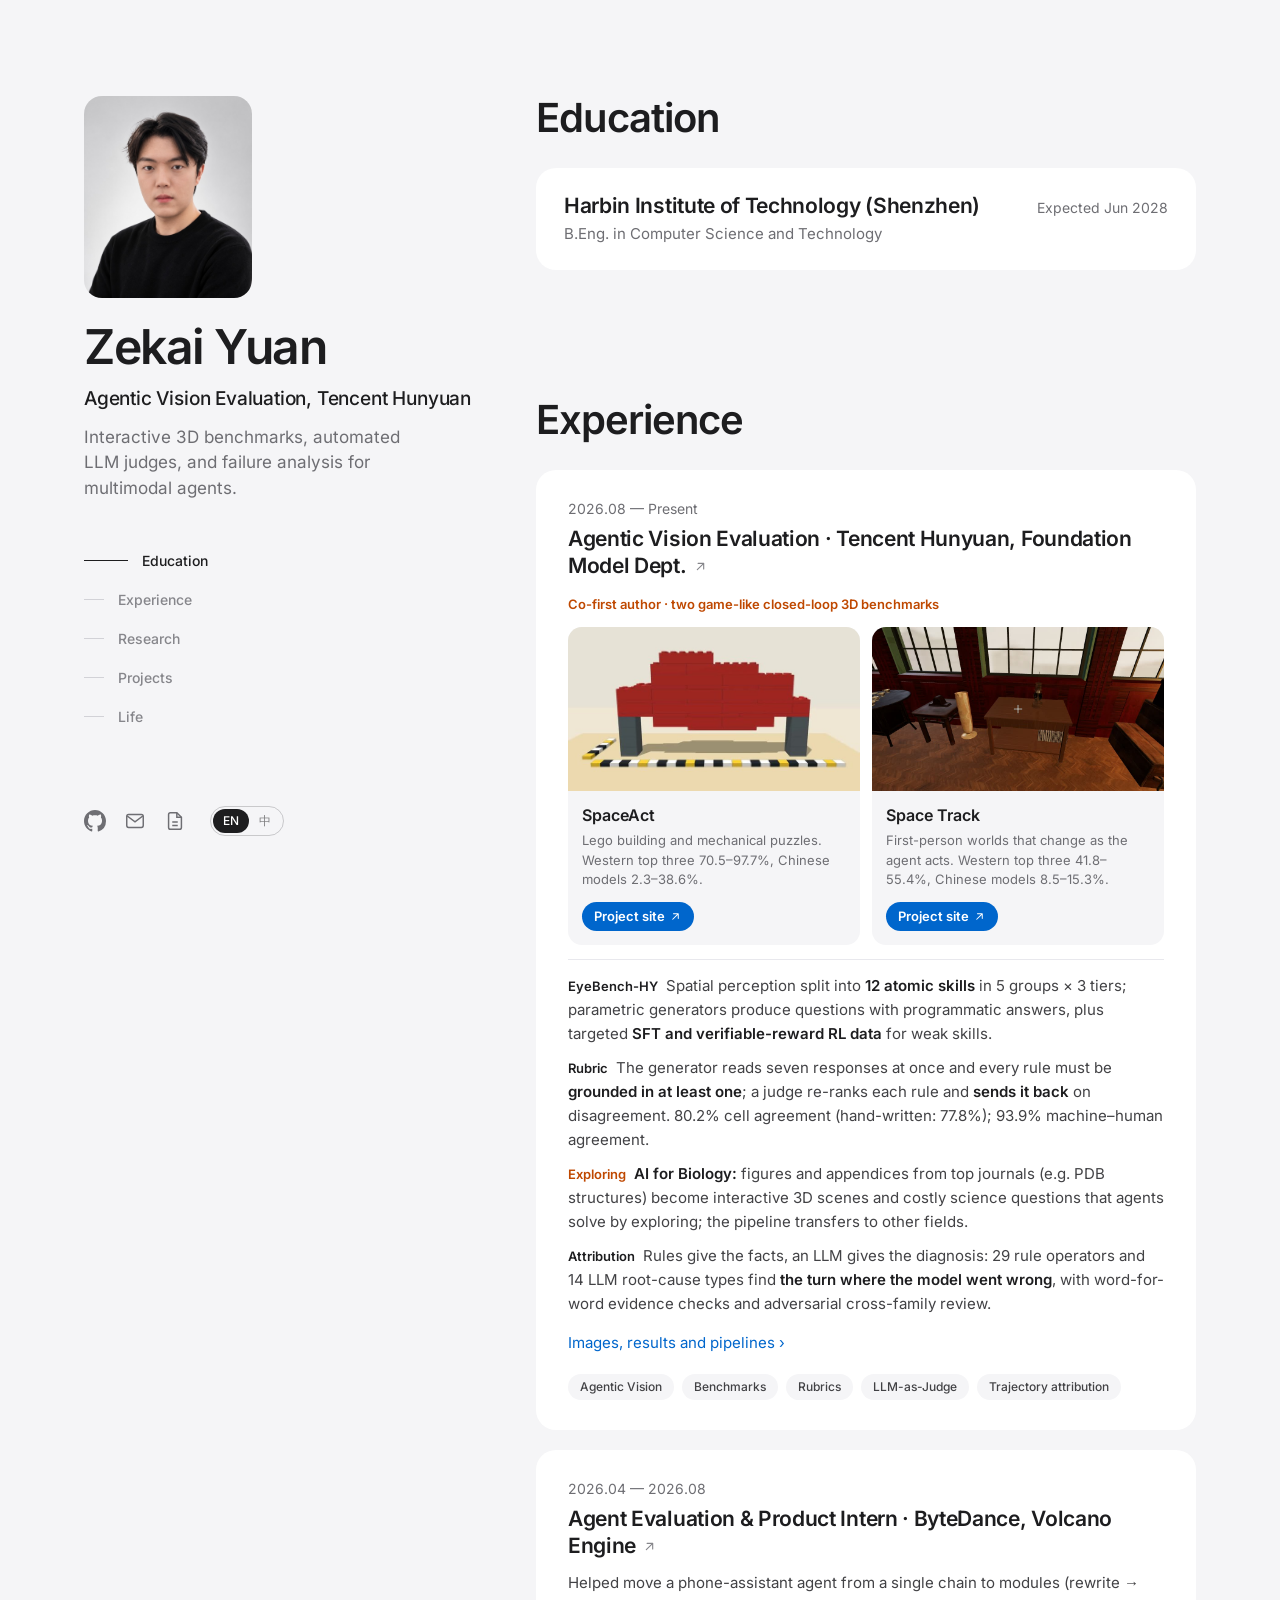
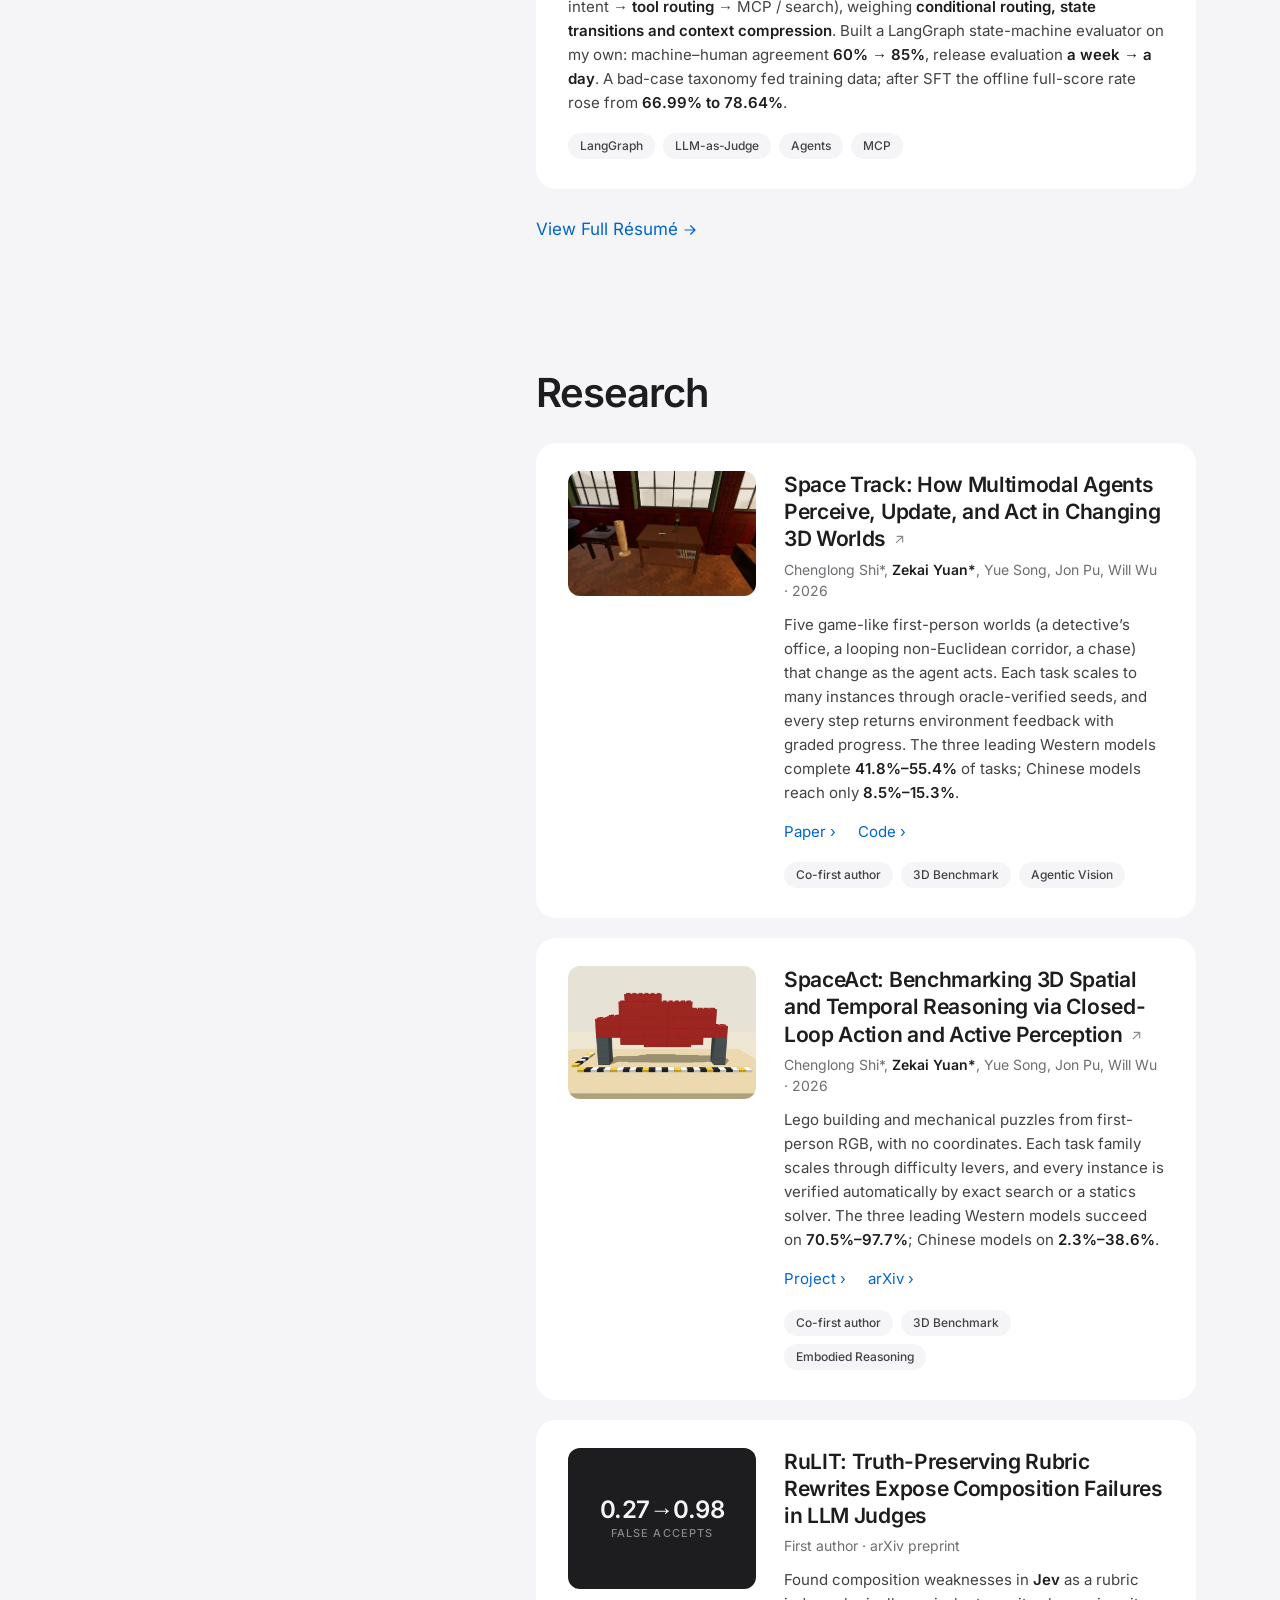
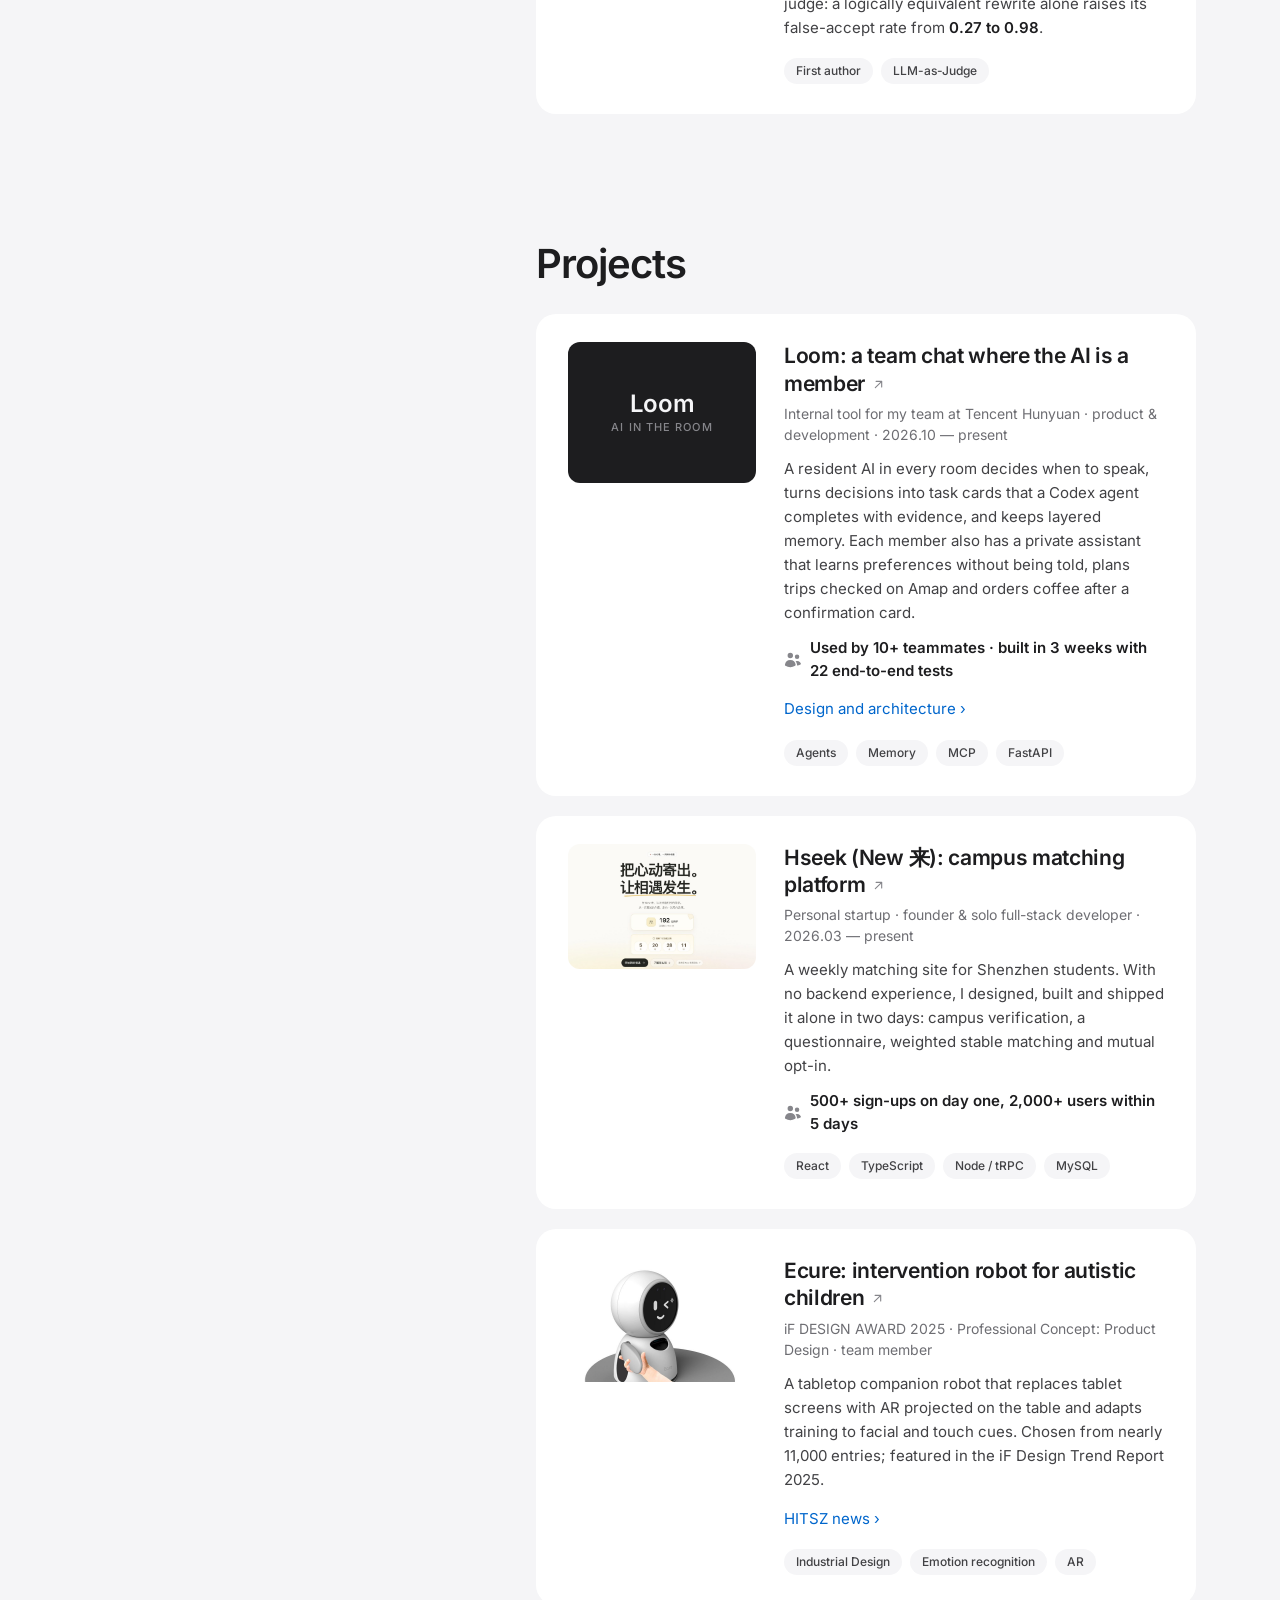
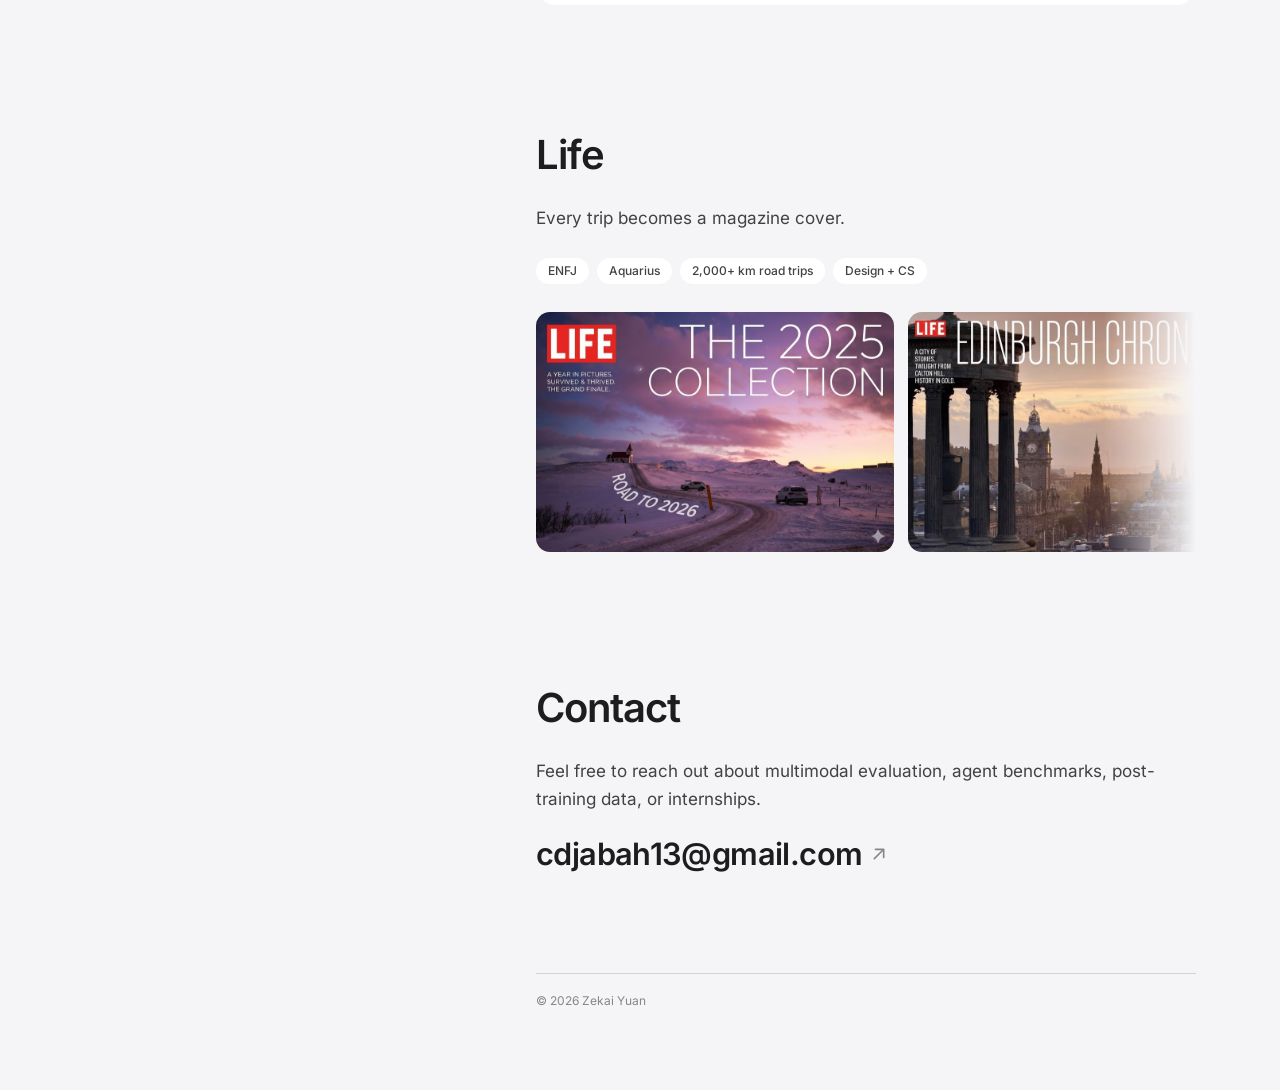
==== commit 8c837f7e: "Half-body portrait in the sidebar; SpaceAct and Space Track tiles with project-site links in the Ten" ====
--- a/index.html
+++ b/index.html
@@ -33,7 +33,7 @@
 
     <aside class="side">
       <div>
-        <img class="side-avatar" src="images/v4/avatar.jpg" width="240" height="240" alt="Portrait of Zekai Yuan">
+        <img class="side-photo" src="images/v4/portrait.jpg" width="853" height="1024" alt="Portrait of Zekai Yuan in a black sweater against a light grey background">
         <h1 class="side-name"><a href="#top"><span class="en">Zekai Yuan</span><span class="zh">苑泽楷</span></a></h1>
         <p class="side-role"><span class="en">Agentic Vision Evaluation, Tencent Hunyuan</span><span class="zh">腾讯混元 · 基础模型部 · Agentic Vision 方向评测</span></p>
         <p class="side-tag"><span class="en">Interactive 3D benchmarks, automated LLM judges, and failure analysis for multimodal agents.</span><span class="zh">做多模态与智能体评测：交互式三维环境、自动判分链路与失败轨迹归因。</span></p>
@@ -85,6 +85,17 @@
               <p class="card-date">2026.08 — <span class="en">Present</span><span class="zh">至今</span></p>
               <div class="card-body">
                 <h3><a href="tencent.html"><span class="en">Agentic Vision Evaluation · Tencent Hunyuan, Foundation Model Dept.</span><span class="zh">Agentic Vision 方向评测 · 腾讯混元 · 基础模型部</span><svg class="arr" viewBox="0 0 20 20" fill="currentColor" aria-hidden="true"><path fill-rule="evenodd" d="M5.22 14.78a.75.75 0 001.06 0l7.22-7.22v5.69a.75.75 0 001.5 0v-7.5a.75.75 0 00-.75-.75h-7.5a.75.75 0 000 1.5h5.69l-7.22 7.22a.75.75 0 000 1.06z" clip-rule="evenodd"/></svg></a></h3>
+                <div class="pj">
+                  <p class="pj-lead"><span class="en">Co-first author · two game-like closed-loop 3D benchmarks</span><span class="zh">共同一作 · 两项游戏化三维空间闭环基准</span></p>
+                  <a href="https://zk-yuan.github.io/spaceact/" target="_blank" rel="noopener">
+                    <img loading="lazy" src="images/v4/spaceact.jpg" width="640" height="427" alt="A red Lego arch being built in SpaceAct">
+                    <span class="pj-body"><b>SpaceAct</b><small><span class="en">Lego building and mechanical puzzles. Western top three 70.5–97.7%, Chinese models 2.3–38.6%.</span><span class="zh">乐高搭建与机械解谜。海外三家 70.5–97.7%，国产模型 2.3–38.6%。</span></small><span class="pj-go"><span class="en">Project site</span><span class="zh">项目网站</span><svg viewBox="0 0 20 20" fill="currentColor" aria-hidden="true"><path fill-rule="evenodd" d="M5.22 14.78a.75.75 0 001.06 0l7.22-7.22v5.69a.75.75 0 001.5 0v-7.5a.75.75 0 00-.75-.75h-7.5a.75.75 0 000 1.5h5.69l-7.22 7.22a.75.75 0 000 1.06z" clip-rule="evenodd"/></svg></span></span>
+                  </a>
+                  <a href="https://zk-yuan.github.io/spacetrack/" target="_blank" rel="noopener">
+                    <img loading="lazy" src="images/v3/spacetrack.jpg" width="960" height="540" alt="First-person view of the detective’s office world in Space Track">
+                    <span class="pj-body"><b>Space Track</b><small><span class="en">First-person worlds that change as the agent acts. Western top three 41.8–55.4%, Chinese models 8.5–15.3%.</span><span class="zh">随行动变化的第一人称世界。海外三家 41.8–55.4%，国产模型 8.5–15.3%。</span></small><span class="pj-go"><span class="en">Project site</span><span class="zh">项目网站</span><svg viewBox="0 0 20 20" fill="currentColor" aria-hidden="true"><path fill-rule="evenodd" d="M5.22 14.78a.75.75 0 001.06 0l7.22-7.22v5.69a.75.75 0 001.5 0v-7.5a.75.75 0 00-.75-.75h-7.5a.75.75 0 000 1.5h5.69l-7.22 7.22a.75.75 0 000 1.06z" clip-rule="evenodd"/></svg></span></span>
+                  </a>
+                </div>
                 <ul class="explore">
                   <li><em class="lbl">EyeBench-HY</em><span class="en">Spatial perception split into <b>12 atomic skills</b> in 5 groups × 3 tiers; parametric generators produce questions with programmatic answers, plus targeted <b>SFT and verifiable-reward RL data</b> for weak skills.</span><span class="zh">把空间感知拆成 <b>5 类 12 种原子能力</b> × 3 档难度，参数化生成器批量出题、程序算真值，按薄弱能力定向生产 <b>SFT 与 RL 可验证奖励数据</b>。</span></li>
                   <li><em class="lbl">Rubric</em><span class="en">The generator reads seven responses at once and every rule must be <b>grounded in at least one</b>; a judge re-ranks each rule and <b>sends it back</b> on disagreement. 80.2% cell agreement (hand-written: 77.8%); 93.9% machine–human agreement.</span><span class="zh">同时看 7 份作答写 Rubric，每条须<b>在至少一份作答中有依据</b>；裁判逐条重打偏序与对错，<b>不一致即打回</b>。逐格一致率 80.2%（人工 77.8%），机评-人评一致率 93.9%。</span></li>
--- a/assets/site.css
+++ b/assets/site.css
@@ -41,14 +41,14 @@
 .wrap { max-width: 1240px; margin: 0 auto; padding: 0 64px; display: flex; justify-content: space-between; gap: 56px; }
 
 .side { position: sticky; top: 0; align-self: flex-start; width: 36%; height: 100vh; max-height: 100vh; padding: 96px 0 64px; display: flex; flex-direction: column; justify-content: space-between; }
-.side-avatar { width: 76px; height: 76px; margin: 0 0 20px; border-radius: 50%; object-fit: cover; }
+.side-photo { width: 168px; height: auto; aspect-ratio: 853 / 1024; margin: 0 0 24px; border-radius: 18px; object-fit: cover; }
 .side-name { margin: 0; font-size: 48px; font-weight: 600; line-height: 1.05; letter-spacing: -0.03em; color: var(--ink); }
 [data-lang="zh"] .side-name { letter-spacing: 0.02em; }
 .side-role { margin: 14px 0 0; font-size: 19px; font-weight: 500; line-height: 1.4; letter-spacing: -0.01em; color: var(--ink); }
 [data-lang="zh"] .side-role { font-size: 18px; letter-spacing: 0; }
 .side-tag { margin: 12px 0 0; max-width: 22rem; font-size: 17px; line-height: 1.5; color: var(--ink-3); }
 [data-lang="zh"] .side-tag { line-height: 1.7; }
-.side-nav { margin-top: 56px; }
+.side-nav { margin-top: 40px; }
 .side-nav ul { list-style: none; margin: 0; padding: 0; width: max-content; }
 .side-nav a { display: flex; align-items: center; padding: 9px 0; }
 .ind { width: 20px; height: 1px; margin-right: 14px; background: var(--line); transition: width 0.4s var(--out), background 0.3s; }
@@ -107,6 +107,16 @@
 .tags li { margin: 8px 8px 0 0; padding: 4px 12px; border-radius: 999px; background: var(--bg); color: var(--ink-2); font-size: 12px; font-weight: 500; line-height: 18px; }
 .sec > .tags li { background: var(--card); }
 
+.pj { position: relative; z-index: 2; display: grid; grid-template-columns: repeat(2, minmax(0, 1fr)); gap: 12px; margin: 16px 0 0; }
+.pj-lead { grid-column: 1 / -1; margin: 0; font-size: 13px; font-weight: 600; color: var(--orange); }
+.pj a { display: flex; flex-direction: column; overflow: hidden; border-radius: 14px; background: var(--bg); transition: transform 0.4s var(--out), box-shadow 0.4s var(--out); }
+.pj a:hover { transform: translateY(-2px); box-shadow: 0 14px 28px -16px rgba(0, 0, 0, 0.25); }
+.pj img { width: 100%; height: auto; aspect-ratio: 16 / 9; object-fit: cover; }
+.pj-body { display: flex; flex: 1; flex-direction: column; align-items: flex-start; padding: 12px 14px 14px; }
+.pj-body b { font-size: 16px; font-weight: 600; color: var(--ink); }
+.pj-body small { margin: 4px 0 12px; font-size: 13px; line-height: 1.5; color: var(--ink-3); }
+.pj-go { display: inline-flex; align-items: center; gap: 4px; margin-top: auto; padding: 5px 12px; border-radius: 999px; background: var(--blue); color: #fff; font-size: 13px; font-weight: 600; }
+.pj-go svg { width: 13px; height: 13px; }
 .explore { list-style: none; margin: 14px 0 0; padding: 14px 0 0; border-top: 1px solid #e8e8ed; }
 .explore li { margin-top: 10px; font-size: 15px; line-height: 1.6; color: var(--ink-2); }
 .explore li:first-child { margin-top: 0; }
@@ -319,7 +329,18 @@
   .card-media .card-body { order: 2; }
   .thumb { aspect-ratio: 16 / 9; }
   .side-name { font-size: 40px; }
+  .side-photo { width: 132px; }
   .covers img { height: 200px; }
+}
+@media (min-width: 1024px) and (max-height: 820px) {
+  .side { padding-top: 64px; padding-bottom: 40px; }
+  .side-photo { width: 120px; margin-bottom: 18px; }
+  .side-nav { margin-top: 24px; }
+  .side-nav a { padding: 7px 0; }
+  .content { padding-top: 64px; }
+}
+@media (max-width: 480px) {
+  .pj { grid-template-columns: 1fr; }
 }
 @media (hover: none) {
   .card:hover { transform: none; box-shadow: none; }
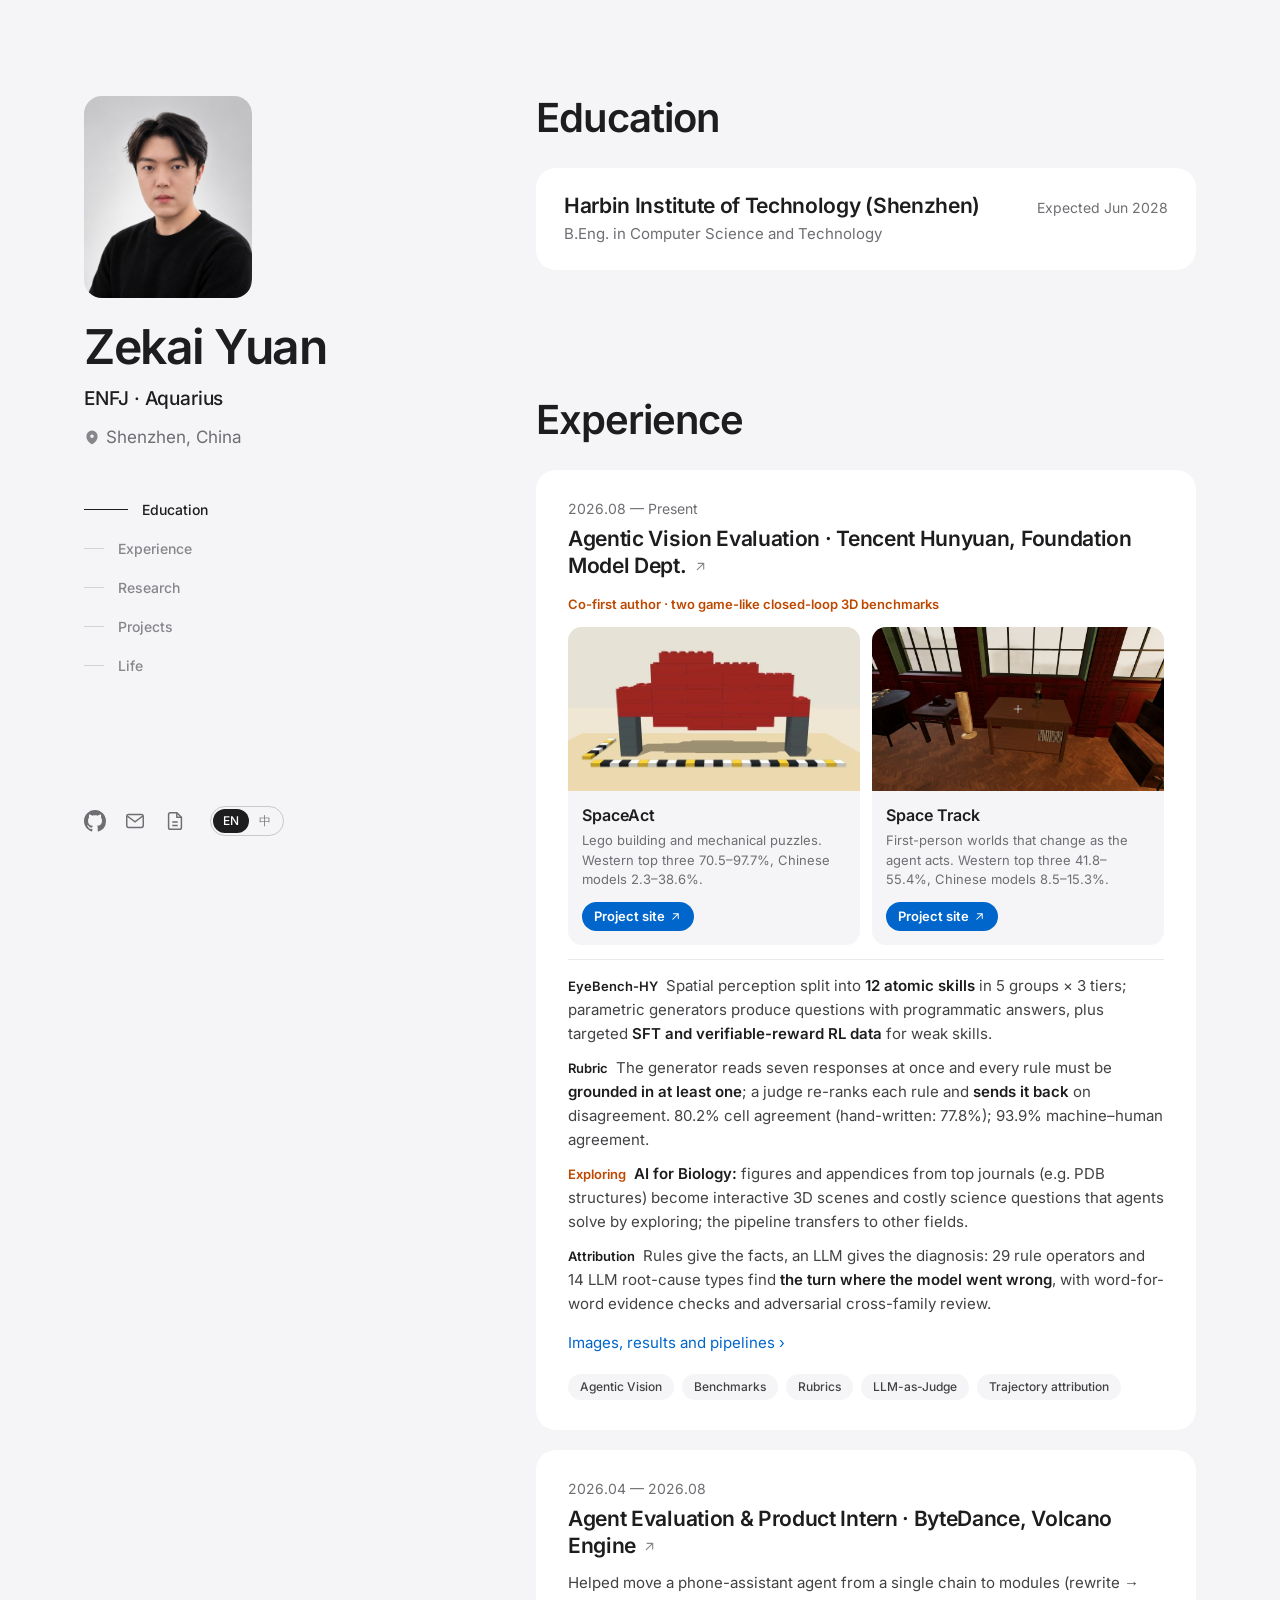
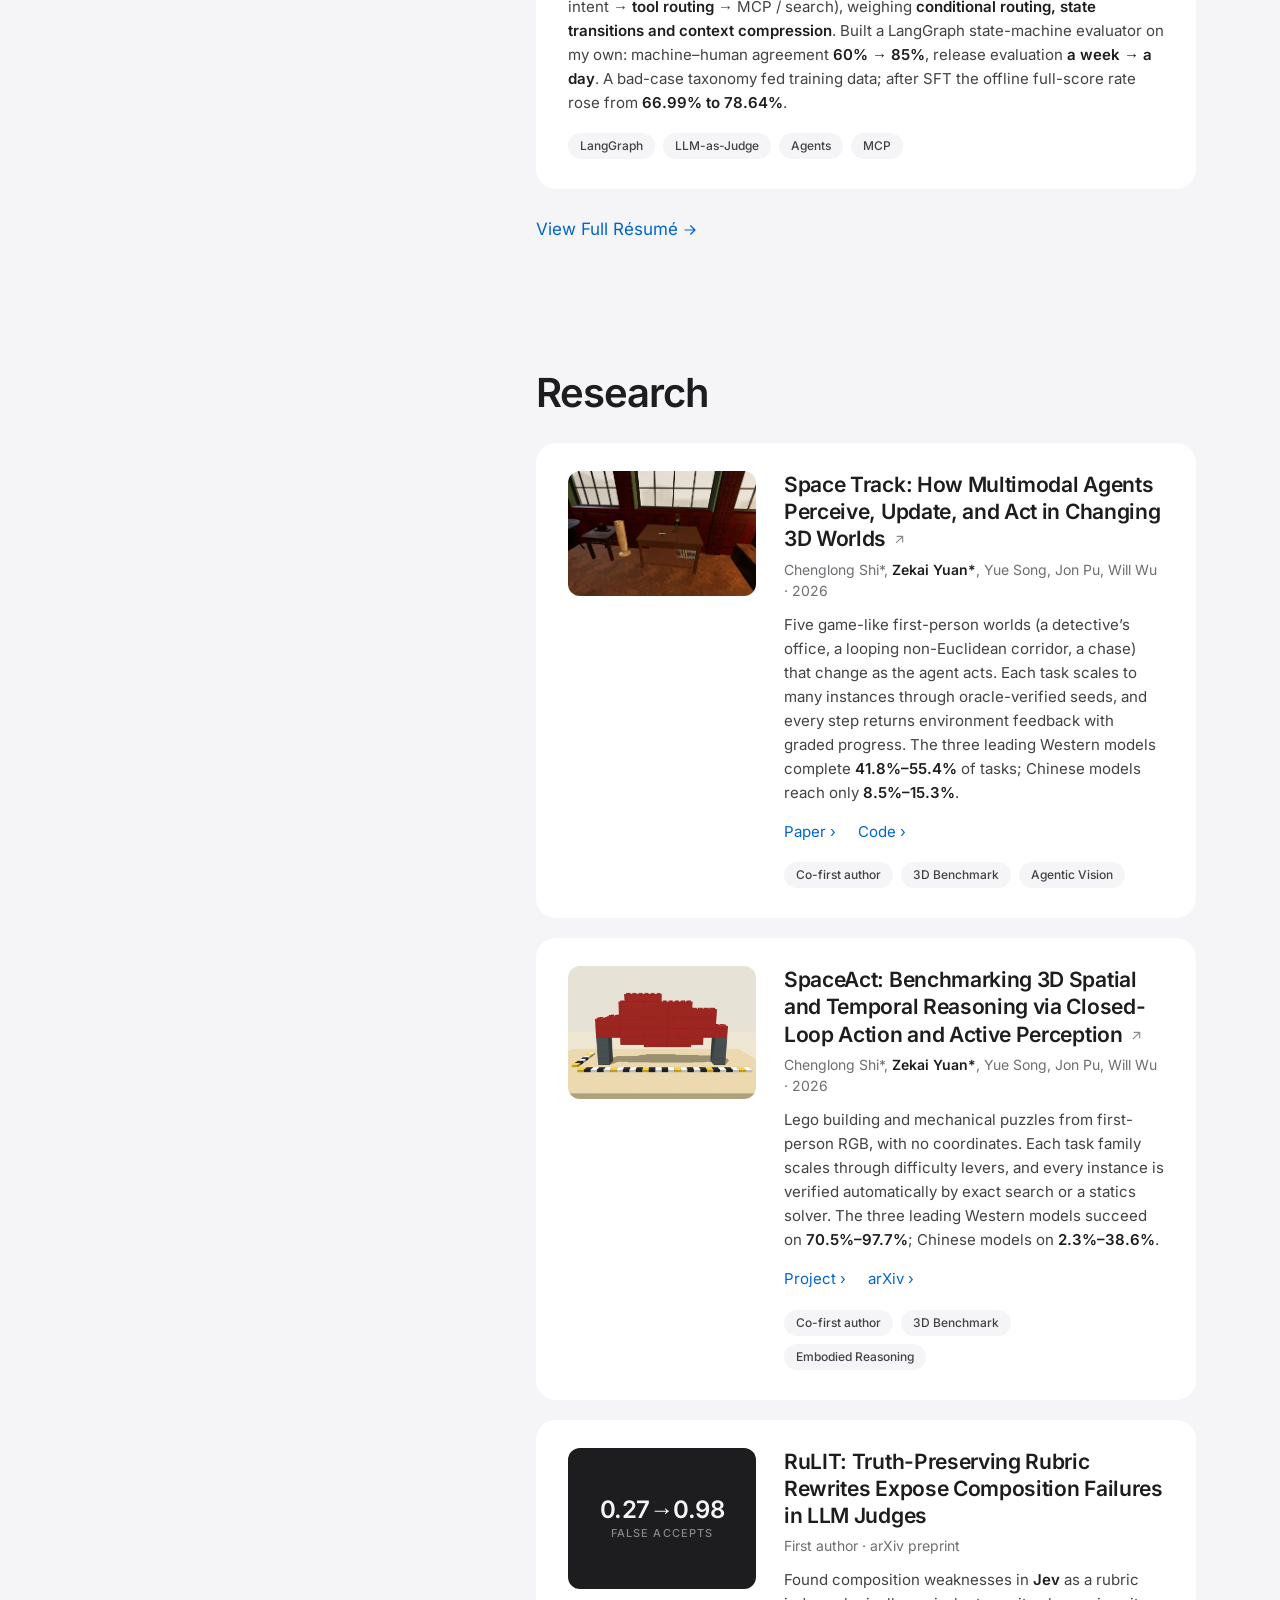
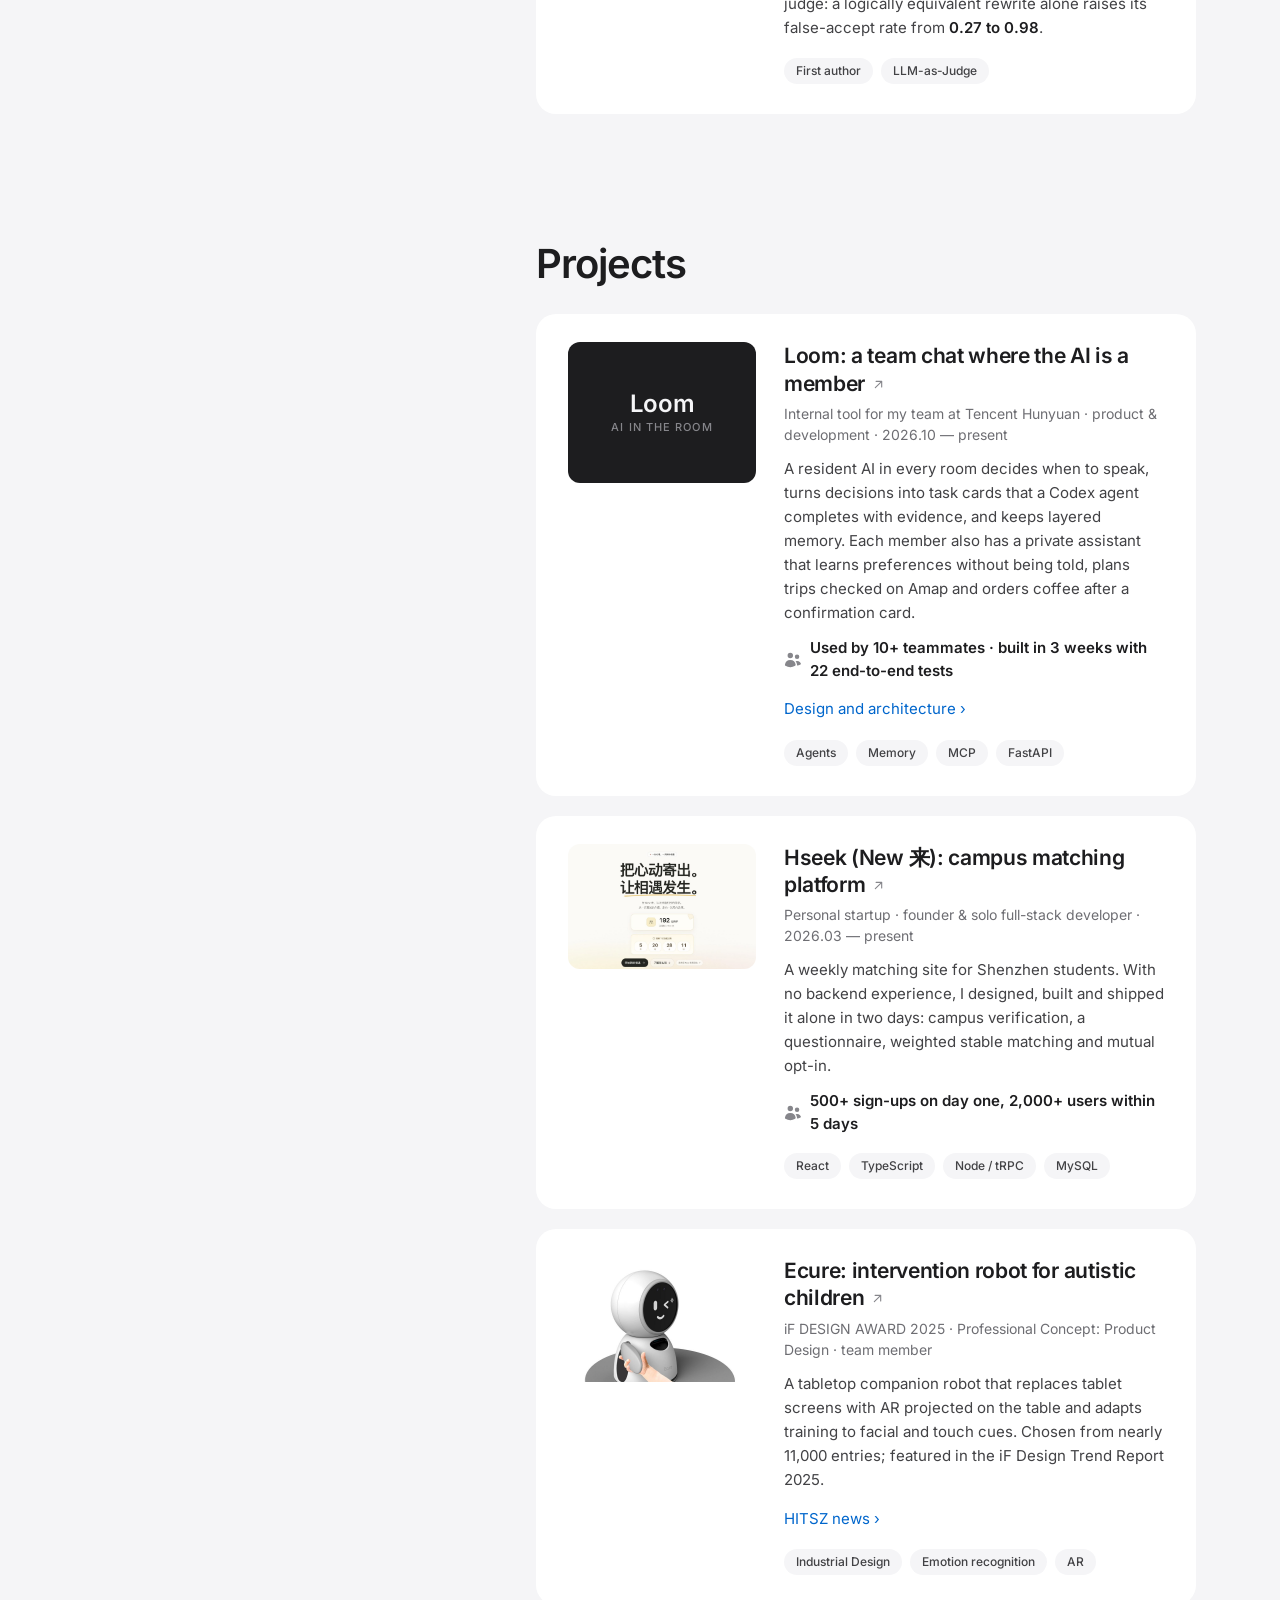
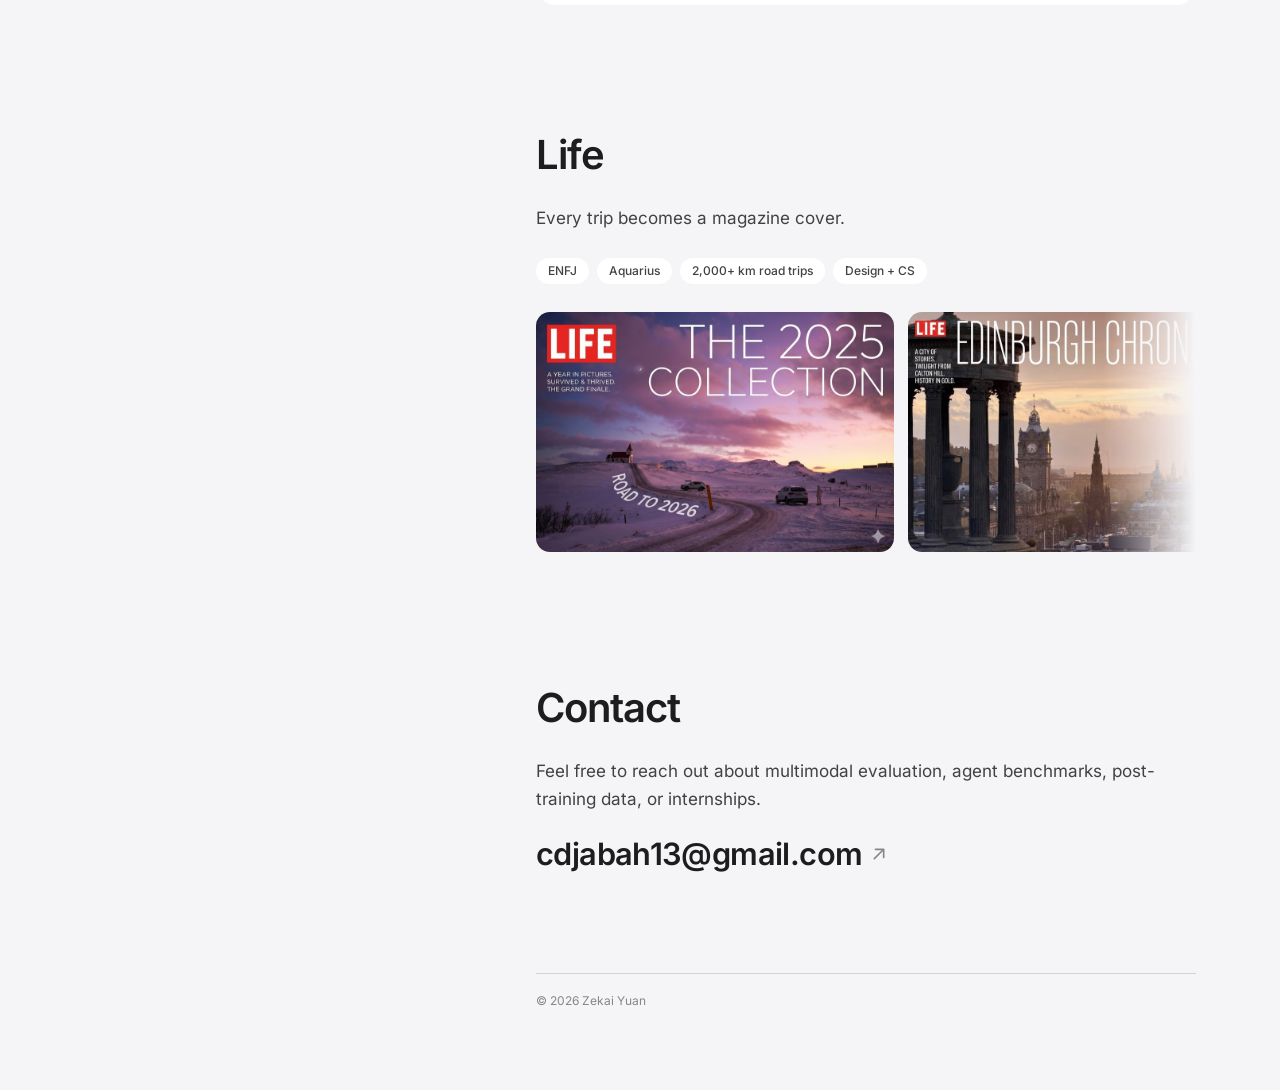
==== commit a818bd7d: "Sidebar: MBTI, sign and location instead of the job title; neutral page descriptions Co-authored-by:" ====
--- a/index.html
+++ b/index.html
@@ -4,9 +4,9 @@
 <meta charset="utf-8">
 <meta name="viewport" content="width=device-width, initial-scale=1, viewport-fit=cover">
 <title>Zekai Yuan · 苑泽楷</title>
-<meta name="description" content="Zekai Yuan (苑泽楷) studies computer science at Harbin Institute of Technology (Shenzhen) and works on multimodal agent evaluation at Tencent’s Foundation Model Dept.: interactive 3D benchmarks, automated LLM judges, and failure analysis for post-training.">
+<meta name="description" content="Zekai Yuan (苑泽楷), based in Shenzhen. Computer science at Harbin Institute of Technology (Shenzhen); builds AI tools and small products, designs, and turns every trip into a magazine cover.">
 <meta property="og:title" content="Zekai Yuan · 苑泽楷">
-<meta property="og:description" content="Multimodal agent evaluation, interactive 3D benchmarks, and automated judges. Tencent Hunyuan Foundation Model Dept. · HIT Shenzhen.">
+<meta property="og:description" content="Based in Shenzhen. Computer science at HIT Shenzhen; AI tools, small products, design and travel.">
 <meta property="og:type" content="website">
 <meta property="og:url" content="https://zk-yuan.github.io/">
 <meta property="og:image" content="https://zk-yuan.github.io/images/v4/og.jpg">
@@ -35,8 +35,8 @@
       <div>
         <img class="side-photo" src="images/v4/portrait.jpg" width="853" height="1024" alt="Portrait of Zekai Yuan in a black sweater against a light grey background">
         <h1 class="side-name"><a href="#top"><span class="en">Zekai Yuan</span><span class="zh">苑泽楷</span></a></h1>
-        <p class="side-role"><span class="en">Agentic Vision Evaluation, Tencent Hunyuan</span><span class="zh">腾讯混元 · 基础模型部 · Agentic Vision 方向评测</span></p>
-        <p class="side-tag"><span class="en">Interactive 3D benchmarks, automated LLM judges, and failure analysis for multimodal agents.</span><span class="zh">做多模态与智能体评测：交互式三维环境、自动判分链路与失败轨迹归因。</span></p>
+        <p class="side-role"><span class="en">ENFJ · Aquarius</span><span class="zh">ENFJ · 水瓶座</span></p>
+        <p class="side-tag side-loc"><svg viewBox="0 0 20 20" fill="currentColor" aria-hidden="true"><path fill-rule="evenodd" d="M9.69 18.933l.003.001C9.89 19.02 10 19 10 19s.11.02.308-.066l.002-.001.006-.003.018-.008a5.741 5.741 0 00.281-.14c.186-.096.446-.24.757-.433.62-.384 1.445-.966 2.274-1.765C15.302 14.988 17 12.493 17 9A7 7 0 103 9c0 3.492 1.698 5.988 3.355 7.584a13.731 13.731 0 002.273 1.765 11.842 11.842 0 00.976.544l.062.029.018.008.006.003zM10 11.25a2.25 2.25 0 100-4.5 2.25 2.25 0 000 4.5z" clip-rule="evenodd"/></svg><span class="en">Shenzhen, China</span><span class="zh">中国 · 深圳</span></p>
         <nav class="side-nav" aria-label="In-page jump links">
           <ul>
             <li><a href="#about"><span class="ind"></span><span class="txt"><span class="en">Education</span><span class="zh">教育</span></span></a></li>
--- a/assets/site.css
+++ b/assets/site.css
@@ -48,6 +48,8 @@
 [data-lang="zh"] .side-role { font-size: 18px; letter-spacing: 0; }
 .side-tag { margin: 12px 0 0; max-width: 22rem; font-size: 17px; line-height: 1.5; color: var(--ink-3); }
 [data-lang="zh"] .side-tag { line-height: 1.7; }
+.side-loc { display: flex; align-items: center; gap: 6px; }
+.side-loc svg { width: 16px; height: 16px; flex: none; color: var(--ink-4); }
 .side-nav { margin-top: 40px; }
 .side-nav ul { list-style: none; margin: 0; padding: 0; width: max-content; }
 .side-nav a { display: flex; align-items: center; padding: 9px 0; }
